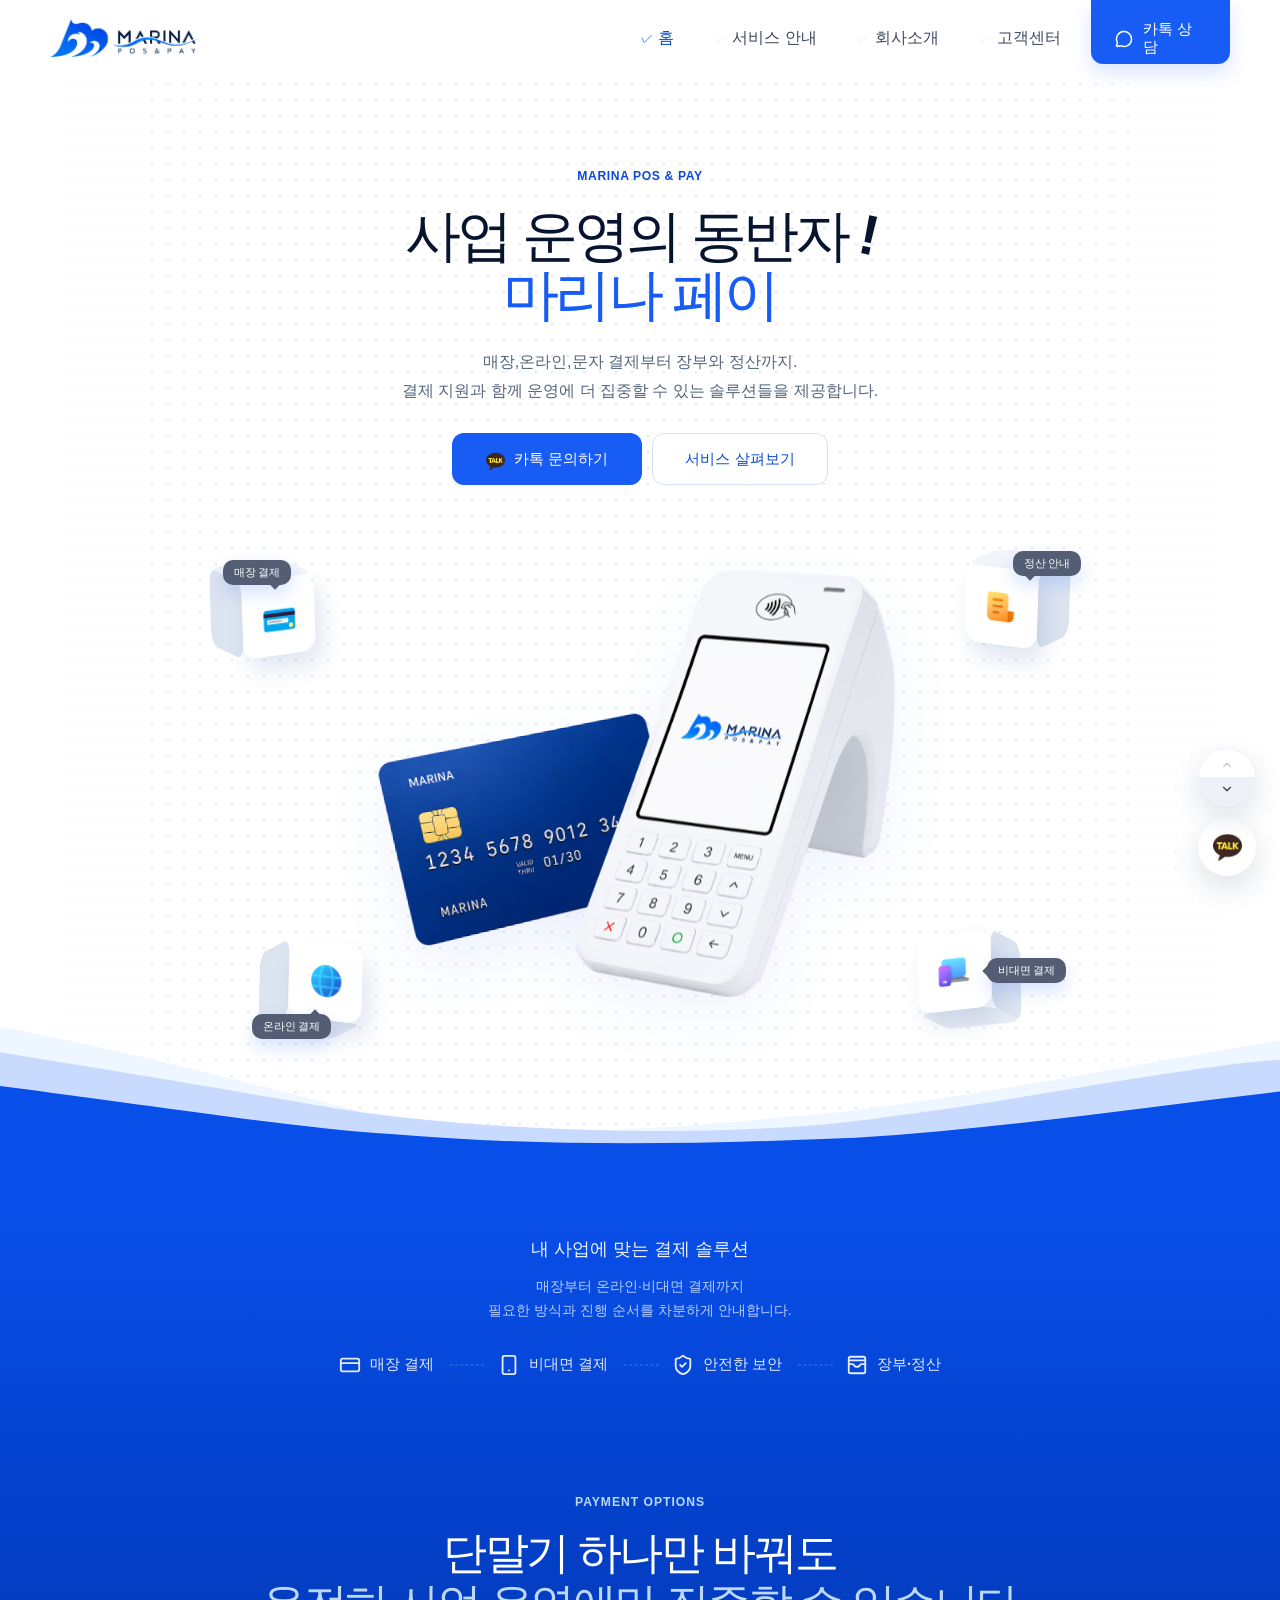
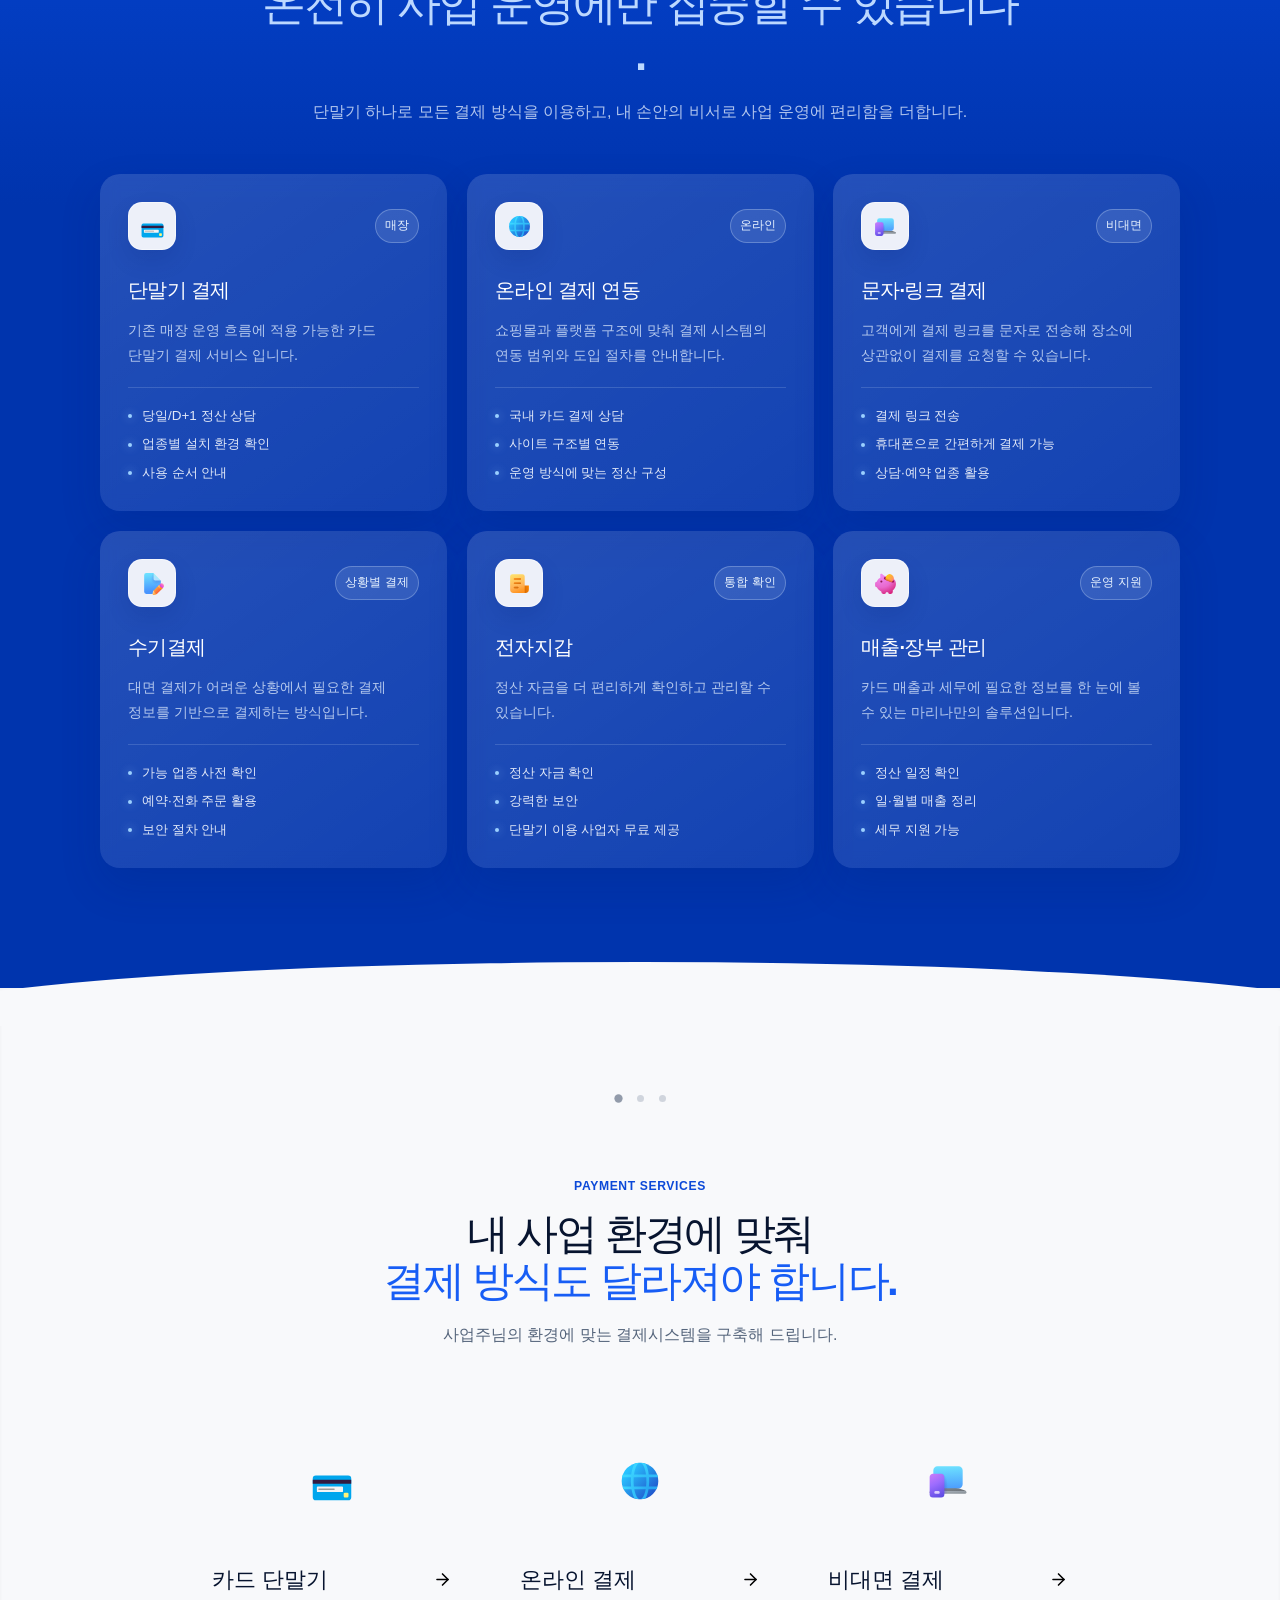
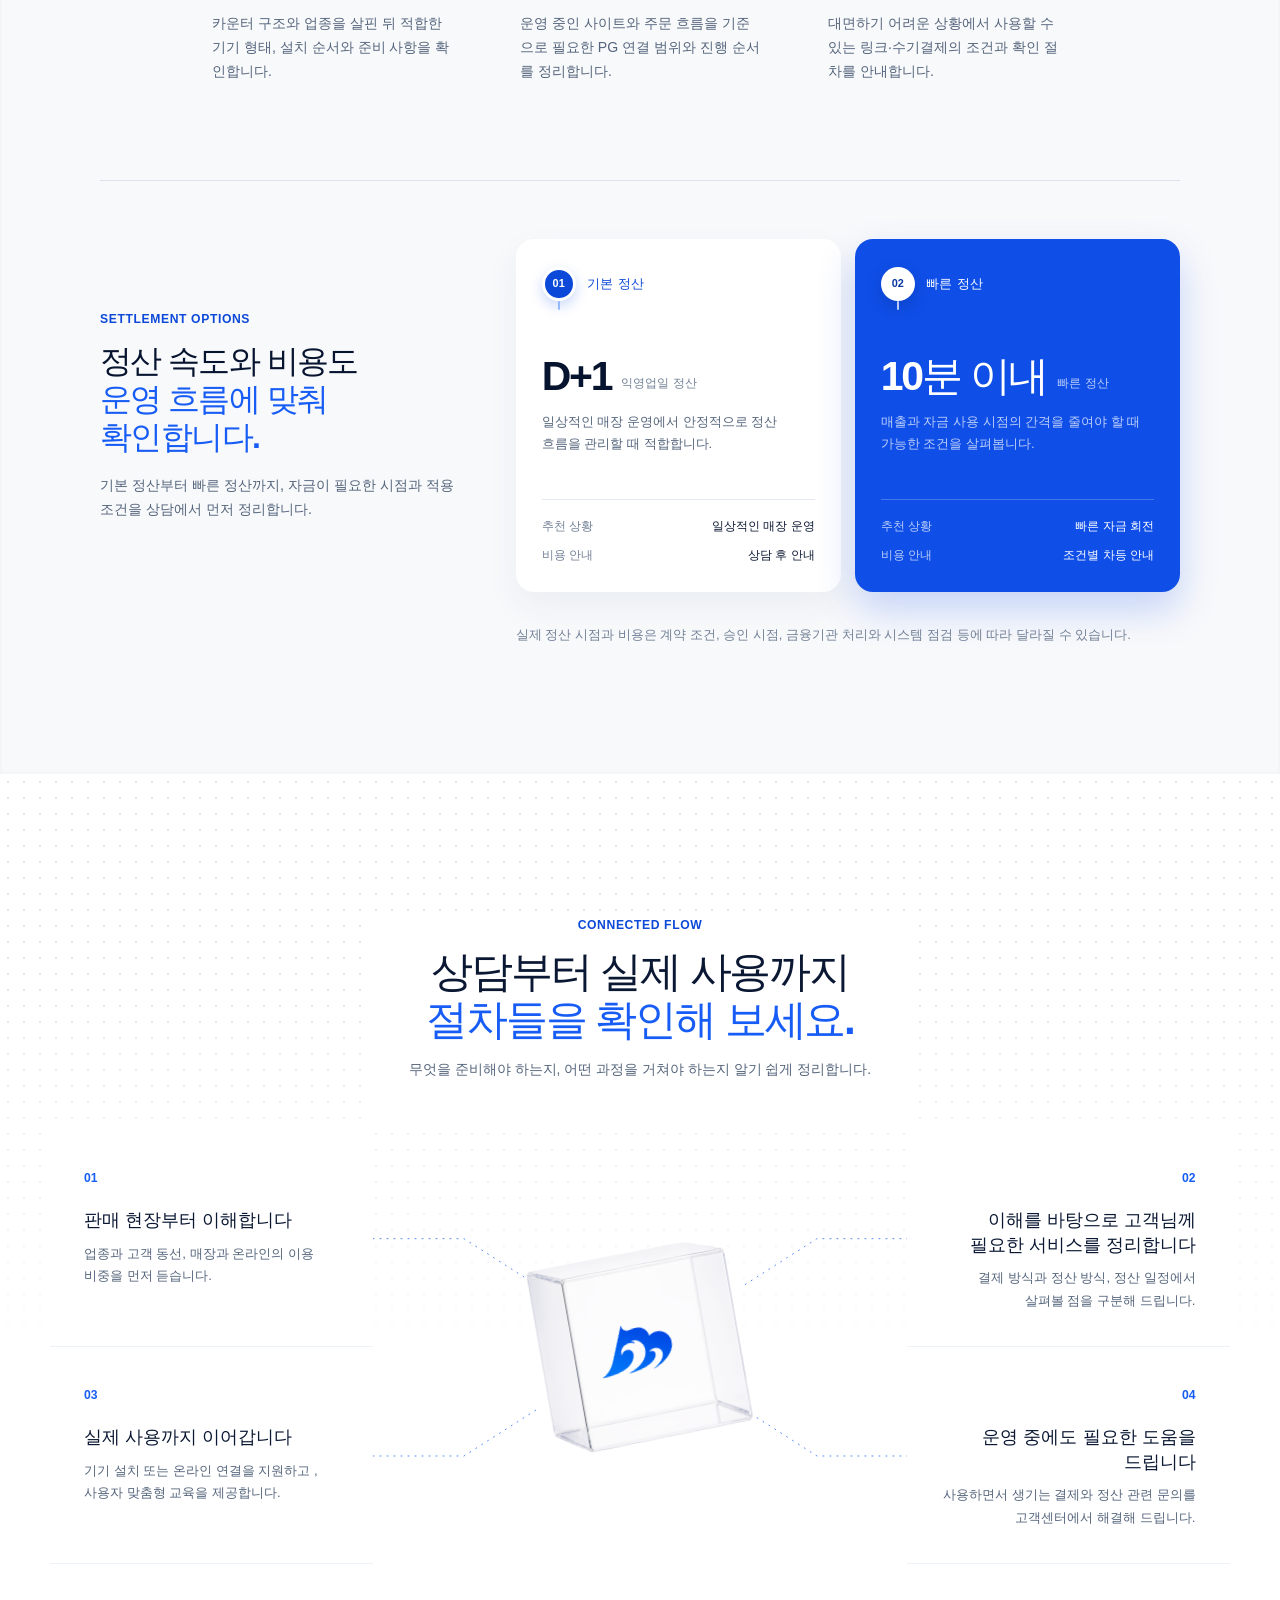
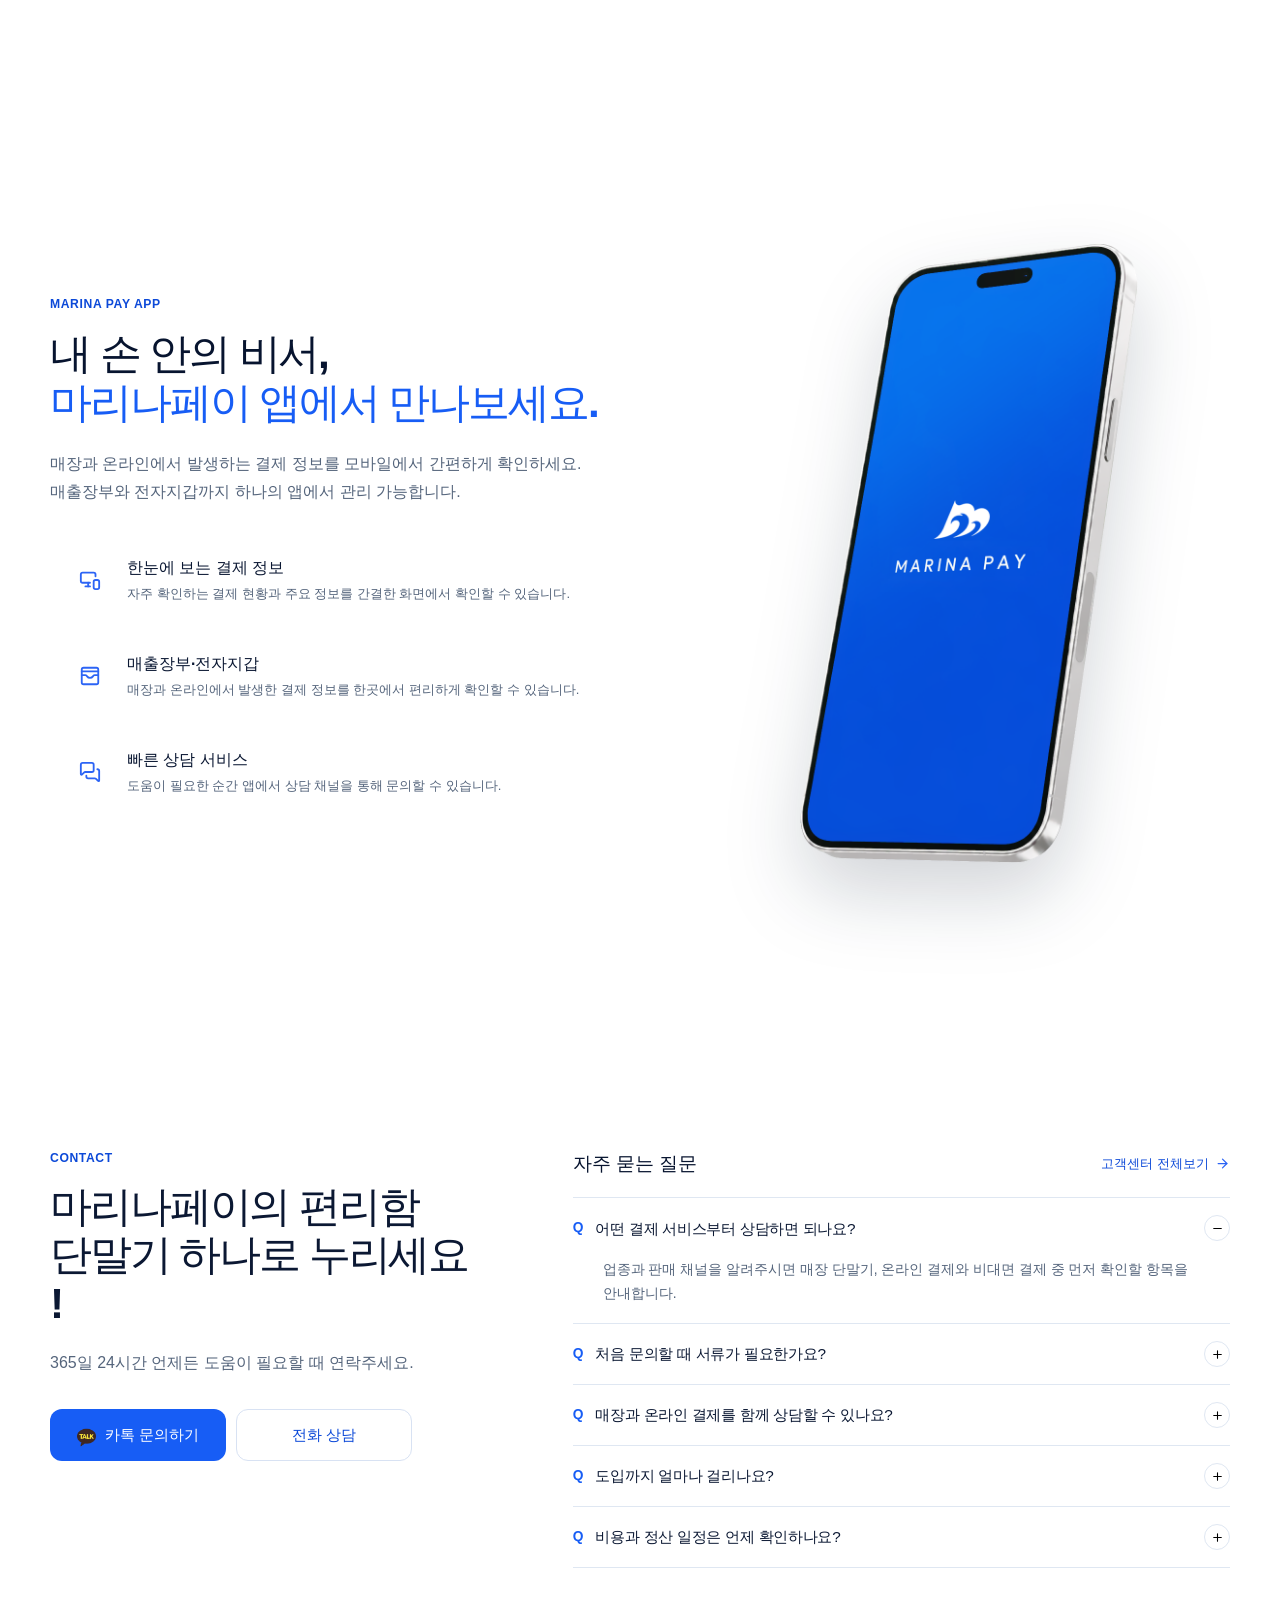
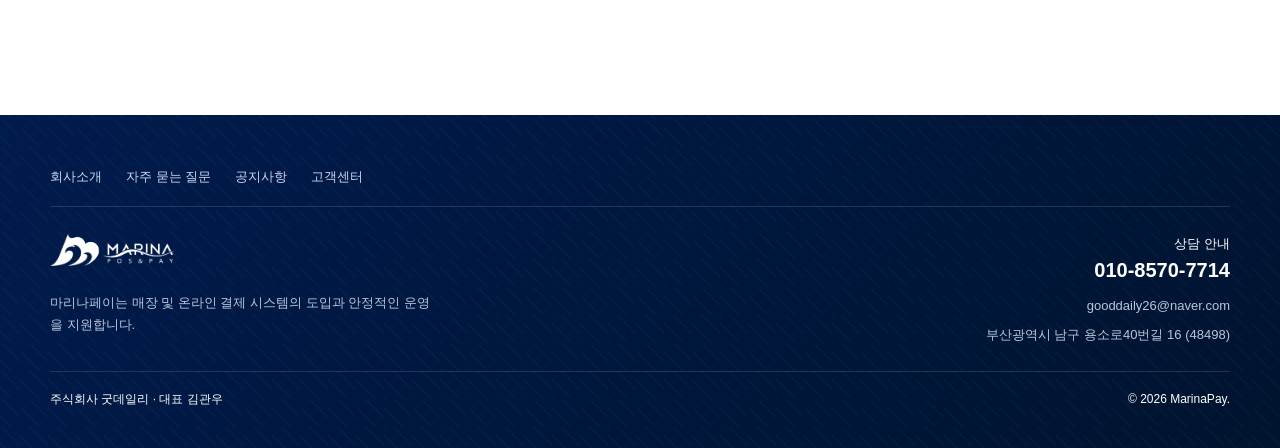
==== templates/index.html @ 28b85464 "마리나페이 사이트 초기 업로드" ====
<!doctype html>
<html lang="ko">
<head>
  <meta charset="UTF-8">
  <meta name="viewport" content="width=device-width, initial-scale=1">
  <title>마리나페이 | 매장·온라인 카드 단말기부터 사업운영 솔루션까지</title>
  <meta name="description" content="매장 단말기부터 온라인·비대면 결제까지, 마리나페이가 사업 형태에 필요한 솔루션을 함께 살펴드립니다.">
  <meta name="robots" content="index, follow, max-image-preview:large">
  <meta name="theme-color" content="#175df5">
  <link rel="canonical" href="https://www.marinapay.co.kr/">
  <link rel="icon" href="/static/images/brand/favicon.ico" sizes="any">
  <link rel="alternate icon" href="/static/images/brand/favicon.ico" sizes="any">
  <link rel="manifest" href="/site.webmanifest">
  <meta property="og:type" content="website">
  <meta property="og:locale" content="ko_KR">
  <meta property="og:site_name" content="마리나페이">
  <meta property="og:title" content="마리나페이 | 매장·온라인 카드 단말기부터 사업운영 솔루션까지">
  <meta property="og:description" content="매장 단말기부터 온라인·비대면 결제까지, 사업에 필요한 결제 환경을 준비하세요.">
  <meta property="og:url" content="https://www.marinapay.co.kr/">
  <meta property="og:image" content="https://www.marinapay.co.kr/static/images/common/og-marinapay.png">
  <meta property="og:image:alt" content="마리나페이 결제 서비스 안내">
  <meta name="twitter:card" content="summary_large_image">
  <meta name="twitter:title" content="마리나페이 | 매장·온라인 카드 단말기부터 사업운영 솔루션까지">
  <meta name="twitter:description" content="매장 단말기부터 온라인·비대면 결제까지, 사업에 필요한 결제 환경을 준비하세요.">
  <meta name="twitter:image" content="https://www.marinapay.co.kr/static/images/common/og-marinapay.png">
  <link rel="stylesheet" href="/static/css/fonts.css">
  <link rel="stylesheet" href="/static/css/style.css">
  <link rel="stylesheet" href="/static/css/animations.css">
  <script type="application/ld+json">
  {
    "@context": "https://schema.org",
    "@type": "Organization",
    "name": "주식회사 굿데일리",
    "alternateName": "MarinaPay",
    "url": "https://www.marinapay.co.kr/",
    "email": "gooddaily26@naver.com",
    "telephone": "010-8570-7714",
    "address": {
      "@type": "PostalAddress",
      "postalCode": "48498",
      "streetAddress": "용소로40번길 16",
      "addressLocality": "남구",
      "addressRegion": "부산광역시",
      "addressCountry": "KR"
    }
  }
  </script>
</head>
<body class="p-home">
  <a class="c-skip-link" href="#mainContent">본문 바로가기</a>
  <header class="c-site-header">
    <div class="l-container c-site-header__inner">
      <a class="c-brand" href="./index.html" aria-label="마리나페이 홈">
        <img class="c-brand__image" src="/static/images/brand/logo.png" alt="MarinaPay">
      </a>
      <button class="c-menu-toggle" type="button" aria-expanded="false" aria-controls="siteNavigation" aria-label="메뉴 열기" data-js="menu-toggle">
        <span class="c-menu-toggle__icon" aria-hidden="true"></span>
      </button>
      <nav class="c-site-nav" id="siteNavigation" aria-label="주요 메뉴" data-js="site-nav">
        <ul class="c-site-nav__list">
          <li><a class="c-site-nav__link" href="./index.html" aria-current="page">홈</a></li>
          <li><a class="c-site-nav__link" href="#services">서비스 안내</a></li>
          <li><a class="c-site-nav__link" href="./about.html">회사소개</a></li>
          <li><a class="c-site-nav__link" href="./support.html">고객센터</a></li>
        </ul>
        <a class="c-button c-button--primary" href="https://open.kakao.com/o/s7h54Yyi" target="_blank" rel="noopener noreferrer">카톡 상담</a>
      </nav>
    </div>
  </header>

  <main id="mainContent">
    <section class="p-home__hero" aria-labelledby="homeHeroTitle">
      <div class="l-container p-home__hero-shell">
        <div class="p-home__hero-copy c-reveal is-visible">
          <p class="p-home__eyebrow">MARINA POS &amp; PAY</p>
          <h1 id="homeHeroTitle">사업 운영의 동반자 <span class="p-home__hero-exclamation">!</span><br><strong class="p-home__hero-liquid-text" data-text="마리나 페이">마리나 페이</strong></h1>
          <p>매장,온라인,문자 결제부터 장부와 정산까지.<br>결제 지원과 함께 운영에 더 집중할 수 있는 솔루션들을 제공합니다. </p>
          <div class="p-home__hero-actions">
            <a class="c-button c-button--primary" href="https://open.kakao.com/o/s7h54Yyi" target="_blank" rel="noopener noreferrer"><img class="p-home__hero-kakao-icon" src="/static/images/common/kakaotalk.png" alt="">카톡 문의하기</a>
            <a class="c-button c-button--secondary" href="#services">서비스 살펴보기</a>
          </div>
        </div>
        <div class="p-home__hero-stage c-reveal is-visible">
          <ul class="p-home__hero-cards" aria-label="마리나페이 안내 범위">
            <li aria-label="매장 결제"><span class="p-home__hero-card-float"><span class="p-home__hero-cube"><img src="/static/images/home/card-payment.svg" alt=""></span><span class="p-home__hero-card-label">매장 결제</span></span></li>
            <li aria-label="온라인 결제"><span class="p-home__hero-card-float"><span class="p-home__hero-cube"><img src="/static/images/home/online-globe.svg" alt=""></span><span class="p-home__hero-card-label">온라인 결제</span></span></li>
            <li aria-label="비대면 결제"><span class="p-home__hero-card-float"><span class="p-home__hero-cube"><img src="/static/images/home/remote-payment.svg" alt=""></span><span class="p-home__hero-card-label">비대면 결제</span></span></li>
            <li aria-label="정산 안내"><span class="p-home__hero-card-float"><span class="p-home__hero-cube"><img src="/static/images/home/receipt.svg" alt=""></span><span class="p-home__hero-card-label">정산 안내</span></span></li>
          </ul>
          <figure class="p-home__hero-product" aria-hidden="true">
            <img class="p-home__hero-product-card" src="/static/images/home/card.png" alt="">
            <img class="p-home__hero-product-pos" src="/static/images/home/payment-terminal.png" alt="">
          </figure>
        </div>
      </div>
    </section>

    <section class="p-home__blue-flow" aria-label="마리나페이 결제 지원 영역">
      <div class="p-home__blue-wave" aria-hidden="true">
        <svg class="p-home__blue-wave-svg" viewBox="0 -32 1440 252" preserveAspectRatio="none">
          <path class="p-home__wave-light" d="M0,-26 C210,36 340,68 430,96 C610,141 770,118 930,96 C1100,74 1260,36 1440,4 L1440,220 L0,220 Z">
            <animate attributeName="d" dur="5.95s" repeatCount="indefinite" values="M0,-26 C210,36 340,68 430,96 C610,141 770,118 930,96 C1100,74 1260,36 1440,4 L1440,220 L0,220 Z;M0,-16 C217,28 353,81 443,104 C630,129 796,105 956,91 C1120,67 1280,28 1440,-4 L1440,220 L0,220 Z;M0,-26 C210,36 340,68 430,96 C610,141 770,118 930,96 C1100,74 1260,36 1440,4 L1440,220 L0,220 Z"></animate>
          </path>
          <path class="p-home__wave-glow" d="M0,8 C240,58 360,86 400,96 C560,126 810,138 990,106 C1160,82 1310,48 1440,16 L1440,220 L0,220 Z">
            <animate attributeName="d" dur="4.9s" repeatCount="indefinite" values="M0,8 C240,58 360,86 400,96 C560,126 810,138 990,106 C1160,82 1310,48 1440,16 L1440,220 L0,220 Z;M0,16 C214,55 302,73 400,91 C560,116 817,128 997,98 C1167,72 1323,32 1440,26 L1440,220 L0,220 Z;M0,8 C240,58 360,86 400,96 C560,126 810,138 990,106 C1160,82 1310,48 1440,16 L1440,220 L0,220 Z"></animate>
          </path>
          <path class="p-home__wave-main" d="M0,68 C170,78 320,106 430,114 C610,132 780,144 950,134 C1115,124 1275,98 1440,78 L1440,220 L0,220 Z">
            <animate attributeName="d" dur="4.2s" repeatCount="indefinite" values="M0,68 C170,78 320,106 430,114 C610,132 780,144 950,134 C1115,124 1275,98 1440,78 L1440,220 L0,220 Z;M0,58 C180,86 330,114 440,122 C623,140 793,134 963,126 C1128,114 1288,85 1440,65 L1440,220 L0,220 Z;M0,68 C170,78 320,106 430,114 C610,132 780,144 950,134 C1115,124 1275,98 1440,78 L1440,220 L0,220 Z"></animate>
          </path>
        </svg>
      </div>
      <div class="p-home__blue-bubbles" aria-hidden="true">
        <span></span><span></span><span></span><span></span><span></span>
        <span></span><span></span><span></span><span></span><span></span>
        <span></span><span></span><span></span><span></span><span></span>
      </div>
      <div class="p-home__blue-cursor-bubbles" aria-hidden="true" data-js="blue-cursor-bubbles"></div>
      <div class="l-container p-home__blue-flow-inner">
        <div class="p-home__hero-trust" aria-label="마리나페이 결제 지원 영역">
          <div class="p-home__hero-trust-copy">
            <strong>내 사업에 맞는 결제 솔루션</strong>
            <p>매장부터 온라인·비대면 결제까지<br>필요한 방식과 진행 순서를 차분하게 안내합니다.</p>
          </div>
          <ul>
            <li><img src="/static/images/home/credit-card.svg" alt=""><span>매장 결제</span></li>
            <li><img src="/static/images/home/smartphone.svg" alt=""><span>비대면 결제</span></li>
            <li><img src="/static/images/home/shield-check.svg" alt=""><span>안전한 보안</span></li>
            <li><img src="/static/images/home/wallet-cards.svg" alt=""><span>장부·정산</span></li>
          </ul>
        </div>
        <div class="p-home__blue-services" aria-labelledby="blueServicesTitle">
          <div class="p-home__blue-services-head c-reveal" data-js="reveal">
            <p class="p-home__blue-services-kicker">Payment options</p>
            <h2 id="blueServicesTitle">단말기 하나만 바꿔도<br><strong>온전히 사업 운영에만 집중할 수 있습니다.</strong></h2>
            <p>단말기 하나로 모든 결제 방식을 이용하고, 내 손안의 비서로 사업 운영에 편리함을 더합니다.</p>
          </div>
          <div class="p-home__blue-service-grid">
            <article class="p-home__blue-service-card c-reveal" data-js="reveal">
              <div class="p-home__blue-service-card-top">
                <span class="p-home__blue-service-icon"><img src="/static/images/home/card-payment.svg" alt=""></span>
                <span class="p-home__blue-service-tag">매장</span>
              </div>
              <h3>단말기 결제</h3>
              <p>기존 매장 운영 흐름에 적용 가능한 카드 단말기 결제 서비스 입니다.</p>
              <ul>
                <li>당일/D+1 정산 상담</li>
                <li>업종별 설치 환경 확인</li>
                <li>사용 순서 안내</li>
              </ul>
            </article>
            <article class="p-home__blue-service-card c-reveal" data-js="reveal">
              <div class="p-home__blue-service-card-top">
                <span class="p-home__blue-service-icon"><img src="/static/images/home/online-globe.svg" alt=""></span>
                <span class="p-home__blue-service-tag">온라인</span>
              </div>
              <h3>온라인 결제 연동</h3>
              <p>쇼핑몰과 플랫폼 구조에 맞춰 결제 시스템의 연동 범위와 도입 절차를 안내합니다.</p>
              <ul>
                <li>국내 카드 결제 상담</li>
                <li>사이트 구조별 연동</li>
                <li>운영 방식에 맞는 정산 구성</li>
              </ul>
            </article>
            <article class="p-home__blue-service-card c-reveal" data-js="reveal">
              <div class="p-home__blue-service-card-top">
                <span class="p-home__blue-service-icon"><img src="/static/images/home/remote-payment.svg" alt=""></span>
                <span class="p-home__blue-service-tag">비대면</span>
              </div>
              <h3>문자·링크 결제</h3>
              <p>고객에게 결제 링크를 문자로 전송해 장소에 상관없이 결제를 요청할 수 있습니다.</p>
              <ul>
                <li>결제 링크 전송</li>
                <li>휴대폰으로 간편하게 결제 가능</li>
                <li>상담·예약 업종 활용</li>
              </ul>
            </article>
            <article class="p-home__blue-service-card c-reveal" data-js="reveal">
              <div class="p-home__blue-service-card-top">
                <span class="p-home__blue-service-icon"><img src="/static/images/home/document-edit.svg" alt=""></span>
                <span class="p-home__blue-service-tag">상황별 결제</span>
              </div>
              <h3>수기결제</h3>
              <p>대면 결제가 어려운 상황에서 필요한 결제 정보를 기반으로 결제하는 방식입니다.</p>
              <ul>
                <li>가능 업종 사전 확인</li>
                <li>예약·전화 주문 활용</li>
                <li>보안 절차 안내</li>
              </ul>
            </article>
            <article class="p-home__blue-service-card c-reveal" data-js="reveal">
              <div class="p-home__blue-service-card-top">
                <span class="p-home__blue-service-icon"><img src="/static/images/home/receipt.svg" alt=""></span>
                <span class="p-home__blue-service-tag">통합 확인</span>
              </div>
              <h3>전자지갑</h3>
              <p>정산 자금을 더 편리하게 확인하고 관리할 수 있습니다.</p>
              <ul>
                <li>정산 자금 확인</li>
                <li>강력한 보안</li>
                <li>단말기 이용 사업자 무료 제공</li>
              </ul>
            </article>
            <article class="p-home__blue-service-card c-reveal" data-js="reveal">
              <div class="p-home__blue-service-card-top">
                <span class="p-home__blue-service-icon"><img src="/static/images/home/savings.svg" alt=""></span>
                <span class="p-home__blue-service-tag">운영 지원</span>
              </div>
              <h3>매출·장부 관리</h3>
              <p>카드 매출과 세무에 필요한 정보를 한 눈에 볼 수 있는 마리나만의 솔루션입니다.</p>
              <ul>
                <li>정산 일정 확인</li>
                <li>일·월별 매출 정리</li>
                <li>세무 지원 가능</li>
              </ul>
            </article>
          </div>
        </div>
      </div>
    </section>

    <section class="p-home__services" id="services" aria-labelledby="servicesTitle">
      <div class="l-container">
        <div class="p-home__service-pager c-reveal" data-js="reveal" data-service-pager role="group" aria-label="서비스 안내 문구 선택">
          <button class="is-active" type="button" aria-label="첫 번째 안내" aria-pressed="true" data-service-slide="0"></button>
          <button type="button" aria-label="두 번째 안내" aria-pressed="false" data-service-slide="1"></button>
          <button type="button" aria-label="세 번째 안내" aria-pressed="false" data-service-slide="2"></button>
        </div>
        <div class="p-home__section-head c-reveal" data-js="reveal" data-service-copy>
          <p class="p-home__eyebrow" data-service-eyebrow>Payment services</p>
          <h2 id="servicesTitle">내 사업 환경에 맞춰<br><strong>결제 방식도 달라져야 합니다.</strong></h2>
          <p data-service-description>사업주님의 환경에 맞는 결제시스템을 구축해 드립니다.</p>
        </div>
        <div class="p-home__service-grid">
          <article class="p-home__service-card c-reveal" data-js="reveal">
            <div class="p-home__service-art p-home__service-art--terminal"><img src="/static/images/home/card-payment.svg" alt=""></div>
            <div class="p-home__service-title"><h3>카드 단말기</h3><img src="/static/images/common/arrow-right.svg" alt=""></div>
            <p>카운터 구조와 업종을 살핀 뒤 적합한 기기 형태, 설치 순서와 준비 사항을 확인합니다.</p>
          </article>
          <article class="p-home__service-card c-reveal" data-js="reveal">
            <div class="p-home__service-art p-home__service-art--online"><img src="/static/images/home/online-globe.svg" alt=""></div>
            <div class="p-home__service-title"><h3>온라인 결제</h3><img src="/static/images/common/arrow-right.svg" alt=""></div>
            <p>운영 중인 사이트와 주문 흐름을 기준으로 필요한 PG 연결 범위와 진행 순서를 정리합니다.</p>
          </article>
          <article class="p-home__service-card c-reveal" data-js="reveal">
            <div class="p-home__service-art p-home__service-art--remote"><img src="/static/images/home/remote-payment.svg" alt=""></div>
            <div class="p-home__service-title"><h3>비대면 결제</h3><img src="/static/images/common/arrow-right.svg" alt=""></div>
            <p>대면하기 어려운 상황에서 사용할 수 있는 링크·수기결제의 조건과 확인 절차를 안내합니다.</p>
          </article>
        </div>
        <div class="p-home__settlement-guide c-reveal" data-js="reveal" aria-labelledby="settlementGuideTitle">
          <div class="p-home__settlement-copy">
            <p class="p-home__eyebrow">Settlement options</p>
            <h3 id="settlementGuideTitle">정산 속도와 비용도<br><strong>운영 흐름에 맞춰 확인합니다.</strong></h3>
            <p>기본 정산부터 빠른 정산까지, 자금이 필요한 시점과 적용 조건을 상담에서 먼저 정리합니다.</p>
          </div>
          <div class="p-home__settlement-options">
            <article class="p-home__settlement-option">
              <div class="p-home__settlement-option-label">
                <b>01</b>
                <span>기본 정산</span>
              </div>
              <div class="p-home__settlement-speed">
                <strong>D+1</strong>
                <small>익영업일 정산</small>
              </div>
              <p>일상적인 매장 운영에서 안정적으로 정산 흐름을 관리할 때 적합합니다.</p>
              <dl>
                <div><dt>추천 상황</dt><dd>일상적인 매장 운영</dd></div>
                <div><dt>비용 안내</dt><dd>상담 후 안내</dd></div>
              </dl>
            </article>
            <article class="p-home__settlement-option p-home__settlement-option--accent">
              <div class="p-home__settlement-option-label">
                <b>02</b>
                <span>빠른 정산</span>
              </div>
              <div class="p-home__settlement-speed">
                <strong>10분 이내</strong>
                <small>빠른 정산</small>
              </div>
              <p>매출과 자금 사용 시점의 간격을 줄여야 할 때 가능한 조건을 살펴봅니다.</p>
              <dl>
                <div><dt>추천 상황</dt><dd>빠른 자금 회전</dd></div>
                <div><dt>비용 안내</dt><dd>조건별 차등 안내</dd></div>
              </dl>
            </article>
          </div>
          <p class="p-home__settlement-note">실제 정산 시점과 비용은 계약 조건, 승인 시점, 금융기관 처리와 시스템 점검 등에 따라 달라질 수 있습니다.</p>
        </div>
      </div>
    </section>

    <section class="p-home__mosaic-section" aria-labelledby="flowTitle">
      <div class="l-container p-home__mosaic">
        <div class="p-home__mosaic-title c-reveal" data-js="reveal">
          <p class="p-home__eyebrow">Connected flow</p>
          <h2 id="flowTitle">상담부터 실제 사용까지<br><strong>절차들을 확인해 보세요.</strong></h2>
          <p>무엇을 준비해야 하는지, 어떤 과정을 거쳐야 하는지 알기 쉽게 정리합니다.</p>
        </div>
        <article class="p-home__mosaic-copy p-home__mosaic-copy--top-left c-reveal" data-js="reveal">
          <span>01</span><h3>판매 현장부터 이해합니다</h3>
          <p>업종과 고객 동선, 매장과 온라인의 이용 비중을 먼저 듣습니다.</p>
        </article>
        <article class="p-home__mosaic-copy p-home__mosaic-copy--top-right c-reveal" data-js="reveal">
          <span> 02</span><h3>이해를 바탕으로 고객님께 필요한 서비스를 정리합니다</h3>
          <p>결제 방식과 정산 방식, 정산 일정에서 살펴볼 점을 구분해 드립니다.</p>
        </article>
        <div class="p-home__mosaic-visual c-reveal" data-js="reveal" aria-hidden="true">
          <svg class="p-home__mosaic-connectors" viewBox="0 0 100 100" preserveAspectRatio="none">
            <path d="M0 25 H17 L31 36"></path>
            <path d="M100 25 H83 L69 36"></path>
            <path d="M0 75 H17 L31 64"></path>
            <path d="M100 75 H83 L69 64"></path>
          </svg>
          <img class="p-home__mosaic-cube" src="/static/images/brand/symbol-crystal-cube.png" alt="">
          <img class="p-home__mosaic-symbol" src="/static/images/brand/symbol.png" alt="">
        </div>
        <article class="p-home__mosaic-copy p-home__mosaic-copy--bottom-left c-reveal" data-js="reveal">
          <span>03</span><h3>실제 사용까지 이어갑니다</h3>
          <p>기기 설치 또는 온라인 연결을 지원하고 , 사용자 맞춤형 교육을 제공합니다.</p>
        </article>
        <article class="p-home__mosaic-copy p-home__mosaic-copy--bottom-right c-reveal" data-js="reveal">
          <span>04</span><h3>운영 중에도 필요한 도움을 드립니다</h3>
          <p>사용하면서 생기는 결제와 정산 관련 문의를 고객센터에서 해결해 드립니다.</p>
        </article>
      </div>
    </section>

    <section class="p-home__app" id="app" aria-labelledby="appTitle">
      <div class="l-container p-home__app-inner">
        <div class="p-home__app-copy c-reveal" data-js="reveal">
          <p class="p-home__eyebrow">Marina Pay app</p>
          <h2 id="appTitle">내 손 안의 비서,<br><strong>마리나페이 앱에서 만나보세요.</strong></h2>
          <p class="p-home__app-lead">매장과 온라인에서 발생하는 결제 정보를 모바일에서 간편하게 확인하세요. <br> 매출장부와 전자지갑까지 하나의 앱에서 관리 가능합니다.</p>
          <ul class="p-home__app-points" aria-label="마리나페이 앱 주요 기능">
            <li><span class="c-icon-box"><img src="/static/images/home/monitor-smartphone.svg" alt=""></span><div><strong>한눈에 보는 결제 정보</strong><p>자주 확인하는 결제 현황과 주요 정보를 간결한 화면에서 확인할 수 있습니다.</p></div></li>
            <li><span class="c-icon-box"><img src="/static/images/home/wallet-cards.svg" alt=""></span><div><strong>매출장부·전자지갑</strong><p>매장과 온라인에서 발생한 결제 정보를 한곳에서 편리하게 확인할 수 있습니다.</p></div></li>
            <li><span class="c-icon-box"><img src="/static/images/home/messages-square.svg" alt=""></span><div><strong>빠른 상담 서비스</strong><p>도움이 필요한 순간 앱에서 상담 채널을 통해 문의할 수 있습니다.</p></div></li>
          </ul>
        </div>
        <figure class="p-home__app-visual c-reveal" data-js="reveal">
          <img src="/static/images/home/phone-marinapay.png" alt="은은한 그라데이션 화면에 MARINA PAY 문구가 표시된 실버 스마트폰">
        </figure>
      </div>
    </section>

    <section class="p-home__closing" aria-labelledby="closingTitle">
      <div class="l-container p-home__closing-inner">
        <div class="p-home__closing-copy c-reveal" data-js="reveal">
          <p class="p-home__eyebrow">CONTACT</p>
          <h2 id="closingTitle">마리나페이의 편리함<br>단말기 하나로 누리세요!</h2>
          <p>365일 24시간 언제든 도움이 필요할 때 연락주세요.</p>
          <div class="p-home__closing-actions">
            <a class="c-button c-button--primary" href="https://open.kakao.com/o/s7h54Yyi" target="_blank" rel="noopener noreferrer"><img class="c-button__kakao-icon" src="/static/images/common/kakaotalk.png" alt="">카톡 문의하기</a>
            <a class="c-button c-button--secondary" href="tel:010-8570-7714">전화 상담</a>
          </div>
        </div>
        <div class="p-home__closing-faq c-reveal" data-js="reveal" aria-labelledby="closingFaqTitle">
          <div class="p-home__closing-faq-head">
            <h3 id="closingFaqTitle">자주 묻는 질문</h3>
            <a href="./support.html#faq">고객센터 전체보기 <img src="/static/images/common/arrow-right.svg" alt=""></a>
          </div>
          <ul class="c-faq-list">
            <li class="c-faq-item">
              <h4><button class="c-faq-question" type="button" aria-expanded="true" aria-controls="homeClosingFaq1" data-js="faq-button"><span class="c-faq-question__mark">Q</span><span class="c-faq-question__text">어떤 결제 서비스부터 상담하면 되나요?</span><span class="c-faq-question__icon" aria-hidden="true"></span></button></h4>
              <div class="c-faq-answer" id="homeClosingFaq1"><p>업종과 판매 채널을 알려주시면 매장 단말기, 온라인 결제와 비대면 결제 중 먼저 확인할 항목을 안내합니다.</p></div>
            </li>
            <li class="c-faq-item">
              <h4><button class="c-faq-question" type="button" aria-expanded="false" aria-controls="homeClosingFaq2" data-js="faq-button"><span class="c-faq-question__mark">Q</span><span class="c-faq-question__text">처음 문의할 때 서류가 필요한가요?</span><span class="c-faq-question__icon" aria-hidden="true"></span></button></h4>
              <div class="c-faq-answer" id="homeClosingFaq2" hidden><p>첫 상담은 업종과 판매 방식만 알려주셔도 됩니다. 필요한 서류는 서비스와 진행 단계가 정해진 뒤 안내합니다.</p></div>
            </li>
            <li class="c-faq-item">
              <h4><button class="c-faq-question" type="button" aria-expanded="false" aria-controls="homeClosingFaq3" data-js="faq-button"><span class="c-faq-question__mark">Q</span><span class="c-faq-question__text">매장과 온라인 결제를 함께 상담할 수 있나요?</span><span class="c-faq-question__icon" aria-hidden="true"></span></button></h4>
              <div class="c-faq-answer" id="homeClosingFaq3" hidden><p>두 판매 채널을 함께 운영한다면 한 번의 상담에서 각각 필요한 범위와 진행 순서를 확인할 수 있습니다.</p></div>
            </li>
            <li class="c-faq-item">
              <h4><button class="c-faq-question" type="button" aria-expanded="false" aria-controls="homeClosingFaq4" data-js="faq-button"><span class="c-faq-question__mark">Q</span><span class="c-faq-question__text">도입까지 얼마나 걸리나요?</span><span class="c-faq-question__icon" aria-hidden="true"></span></button></h4>
              <div class="c-faq-answer" id="homeClosingFaq4" hidden><p>서류 준비와 심사, 단말기 설치 또는 온라인 연동 범위에 따라 달라집니다. 상담 후 예상 일정을 안내합니다.</p></div>
            </li>
            <li class="c-faq-item">
              <h4><button class="c-faq-question" type="button" aria-expanded="false" aria-controls="homeClosingFaq5" data-js="faq-button"><span class="c-faq-question__mark">Q</span><span class="c-faq-question__text">비용과 정산 일정은 언제 확인하나요?</span><span class="c-faq-question__icon" aria-hidden="true"></span></button></h4>
              <div class="c-faq-answer" id="homeClosingFaq5" hidden><p>업종과 이용 조건을 확인한 뒤 적용 가능한 비용 항목과 정산 일정을 계약 전에 안내합니다.</p></div>
            </li>
          </ul>
        </div>
      </div>
    </section>
  </main>

  <footer class="c-site-footer">
    <div class="l-container c-site-footer__top">
      <nav class="c-site-footer__nav" aria-label="푸터 주요 링크"><ul class="c-site-footer__links"><li><a href="./about.html">회사소개</a></li><li><a href="./support.html#faq">자주 묻는 질문</a></li><li><a href="./support.html#notice">공지사항</a></li><li><a href="./support.html">고객센터</a></li></ul></nav>
      <div class="c-site-footer__brand"><a class="c-brand" href="./index.html" aria-label="마리나페이 홈"><img class="c-brand__image" src="/static/images/brand/logo.png" alt="MarinaPay"></a><p class="c-site-footer__summary">마리나페이는 매장 및 온라인 결제 시스템의 도입과 안정적인 운영을 지원합니다.</p></div>
      <div class="c-site-footer__contact-block"><h2 class="c-site-footer__heading">상담 안내</h2><address class="c-site-footer__contact"><strong><a href="tel:01085707714">010-8570-7714</a></strong><a href="mailto:gooddaily26@naver.com">gooddaily26@naver.com</a><span>부산광역시 남구 용소로40번길 16 (48498)</span></address></div>
    </div>
    <div class="l-container c-site-footer__bottom"><p>주식회사 굿데일리 · 대표 김관우</p><p>© <span data-js="year">2026</span> MarinaPay.</p></div>
  </footer>
  <script type="module" src="/static/js/common.js"></script>
</body>
</html>
---- static/css/fonts.css ----
@font-face {
  font-family:'Paperlogy';
  src:local('Paperlogy 3 Light'),local('Paperlogy-Light');
  font-weight:300;
  font-style:normal;
  font-display:swap
}
@font-face {
  font-family:'Paperlogy';
  src:local('Paperlogy 4 Regular'),local('Paperlogy-Regular');
  font-weight:400;
  font-style:normal;
  font-display:swap
}
@font-face {
  font-family:'Paperlogy';
  src:local('Paperlogy 5 Medium'),local('Paperlogy-Medium');
  font-weight:500;
  font-style:normal;
  font-display:swap
}
@font-face {
  font-family:'Paperlogy';
  src:local('Paperlogy 6 SemiBold'),local('Paperlogy-SemiBold');
  font-weight:600;
  font-style:normal;
  font-display:swap
}
@font-face {
  font-family:'Pretendard';
  src:local('Pretendard Light');
  font-weight:300;
  font-style:normal;
  font-display:swap
}
@font-face {
  font-family:'Pretendard';
  src:local('Pretendard Regular');
  font-weight:400;
  font-style:normal;
  font-display:swap
}
@font-face {
  font-family:'Pretendard';
  src:local('Pretendard Medium');
  font-weight:500;
  font-style:normal;
  font-display:swap
}
@font-face {
  font-family:'Pretendard';
  src:local('Pretendard SemiBold');
  font-weight:600;
  font-style:normal;
  font-display:swap
}
:root {
  --font-body:'Pretendard',-apple-system,BlinkMacSystemFont,'Segoe UI',sans-serif;
  --font-display:'Paperlogy','Pretendard',-apple-system,BlinkMacSystemFont,'Segoe UI',sans-serif
}
---- static/css/style.css ----
:root {
  color-scheme:light;
  --color-brand-50:#f1f6ff;
  --color-brand-100:#e1ebff;
  --color-brand-200:#c4d8ff;
  --color-brand-300:#94b9ff;
  --color-brand-400:#5790ff;
  --color-brand-500:#175df5;
  --color-brand-600:#0c49d8;
  --color-brand-700:#09379f;
  --color-brand-800:#0b2d76;
  --color-brand-900:#0d285f;
  --color-ink-950:#07142f;
  --color-ink-900:#0b1833;
  --color-ink-800:#1a2b48;
  --color-ink-700:#34445f;
  --color-ink-600:#55657c;
  --color-ink-500:#718096;
  --color-ink-400:#95a2b5;
  --color-surface:#ffffff;
  --color-surface-soft:#f8faff;
  --color-surface-muted:#f1f5fb;
  --color-page:#fff;
  --color-line:#dfe7f2;
  --color-line-soft:#edf2f8;
  --color-positive:#15936f;
  --color-warning:#b7791f;
  --space-1:0.25rem;
  --space-2:0.5rem;
  --space-3:0.75rem;
  --space-4:1rem;
  --space-5:1.25rem;
  --space-6:1.5rem;
  --space-7:1.75rem;
  --space-8:2rem;
  --space-10:2.5rem;
  --space-12:3rem;
  --space-14:3.5rem;
  --space-16:4rem;
  --space-20:5rem;
  --space-24:6rem;
  --space-28:7rem;
  --space-32:8rem;
  --radius-sm:0.75rem;
  --radius-md:1rem;
  --radius-lg:1.5rem;
  --radius-xl:2rem;
  --radius-pill:999px;
  --shadow-float:0 18px 54px rgba(22,58,116,0.09);
  --shadow-nav:0 10px 30px rgba(22,58,116,0.06);
  --container:1180px;
  --transition-fast:160ms ease;
  --transition-base:240ms ease
}
:root {
  --gradient-brand:linear-gradient(135deg,#0f4fe8 0%,#2b73ff 58%,#64a4ff 100%);
  --gradient-soft:linear-gradient(180deg,#f7faff 0%,#eef4ff 100%);
  --header-height:76px
}
*,*::before,*::after {
  box-sizing:border-box
}
html {
  scroll-behavior:smooth;
  text-size-adjust:100%
}
body,h1,h2,h3,h4,p,ul,ol,dl,dd,figure,blockquote {
  margin:0
}
ul,ol {
  padding:0;
  list-style:none
}
body {
  min-width:320px;
  min-height:100vh;
  background:#fff;
  color:var(--color-ink-900);
  font-family:var(--font-body);
  font-size:1rem;
  font-weight:400;
  line-height:1.65;
  -webkit-font-smoothing:antialiased;
  text-rendering:optimizeLegibility;
  font-synthesis:none
}
strong,b {
  font-weight:600
}
img,picture,svg,canvas {
  display:block;
  max-width:100%
}
button,input,textarea,select {
  font:inherit
}
button,a {
  -webkit-tap-highlight-color:transparent
}
button {
  border:0;
  background:none
}
a {
  color:inherit;
  text-decoration:none
}
address {
  font-style:normal
}
[hidden] {
  display:none
}
::selection {
  background:var(--color-brand-200);
  color:var(--color-ink-950)
}
:focus-visible {
  outline:3px solid rgba(23,93,245,0.32);
  outline-offset:3px
}
.l-container {
  width:min(calc(100% - 40px),var(--container));
  margin-inline:auto
}
.l-section {
  padding-block:var(--space-24)
}
.l-section--footer-gap {
  padding-bottom:calc(var(--space-24) * 2)
}
.l-section--compact {
  padding-block:var(--space-16)
}
.l-section--white {
  background:var(--color-surface)
}
.l-section--soft {
  background:#fff
}
.l-grid {
  display:grid;
  gap:var(--space-6)
}
.l-grid--2 {
  grid-template-columns:repeat(2,minmax(0,1fr))
}
.l-grid--3 {
  grid-template-columns:repeat(3,minmax(0,1fr))
}
.l-grid--4 {
  grid-template-columns:repeat(4,minmax(0,1fr))
}
.l-stack > * + * {
  margin-top:var(--space-5)
}
.l-stack--small > * + * {
  margin-top:var(--space-3)
}
.l-cluster {
  display:flex;
  flex-wrap:wrap;
  align-items:center;
  gap:var(--space-3)
}
.l-split {
  display:flex;
  align-items:center;
  justify-content:space-between;
  gap:var(--space-6)
}
@media (max-width:960px) {
  .l-section {
    padding-block:var(--space-20)
  }
  .l-section--footer-gap {
    padding-bottom:calc(var(--space-20) * 2)
  }
  .l-grid--3,.l-grid--4 {
    grid-template-columns:repeat(2,minmax(0,1fr))
  }
}
@media (max-width:720px) {
  .l-container {
    width:min(calc(100% - 40px),var(--container))
  }
  .l-section,.l-section--compact {
    padding-block:var(--space-16)
  }
  .l-section--footer-gap {
    padding-bottom:calc(var(--space-16) * 2)
  }
  .l-grid--2,.l-grid--3,.l-grid--4 {
    grid-template-columns:1fr
  }
  .l-split {
    align-items:flex-start;
    flex-direction:column
  }
}
.c-skip-link {
  position:fixed;
  top:12px;
  left:12px;
  z-index:1000;
  transform:translateY(-160%);
  padding:10px 16px;
  border-radius:var(--radius-sm);
  background:var(--color-ink-950);
  color:#fff;
  font-weight:600;
  transition:transform var(--transition-fast)
}
.c-skip-link:focus {
  transform:translateY(0)
}
.c-site-header {
  position:sticky;
  top:0;
  z-index:100;
  height:var(--header-height);
  background:#fff
}
.c-site-header__inner {
  display:flex;
  align-items:center;
  justify-content:space-between;
  min-height:100%;
  gap:var(--space-6)
}
.c-brand {
  display:inline-flex;
  align-items:center;
  gap:10px;
  min-width:max-content
}
.c-brand__image {
  width:148px;
  height:auto
}
.c-brand__mark {
  width:34px;
  height:34px
}
.c-brand__wordmark {
  display:flex;
  align-items:baseline;
  gap:4px;
  color:var(--color-ink-950);
  font-family:var(--font-display);
  font-size:1.02rem;
  letter-spacing:-0.02em
}
.c-brand__wordmark strong {
  font-weight:600
}
.c-brand__wordmark em {
  color:var(--color-brand-500);
  font-style:normal;
  font-weight:500
}
.c-site-nav {
  display:flex;
  align-self:stretch;
  align-items:center;
  gap:20px;
  border:0;
  background:#fff;
  color:#3f4961;
  font-family:var(--font-display);
  font-size:16px;
  font-weight:500
}
.c-site-nav > .c-button--primary {
  align-self:flex-start;
  min-height:64px;
  padding-top:12px;
  border-radius:0 0 12px 12px;
  box-shadow:0 9px 20px rgba(23,93,245,.16)
}
.c-site-nav > .c-button--primary::before {
  width:18px;
  height:18px;
  flex:0 0 19px;
  background:#fff;
  content:'';
  -webkit-mask:url('../images/support/message-circle.svg') center/contain no-repeat;
  mask:url('../images/support/message-circle.svg') center/contain no-repeat;
  transform:translateY(1px)
}
.c-site-nav__list {
  display:flex;
  align-items:center;
  gap:20px
}
.c-site-nav__link {
  position:relative;
  display:inline-flex;
  align-items:center;
  gap:5px;
  padding:10px;
  color:#3f4961;
  font-family:var(--font-display);
  font-size:16px;
  font-weight:500;
  white-space:nowrap;
  transition:color var(--transition-fast)
}
.c-site-nav__link::before {
  display:inline-grid;
  width:13px;
  height:13px;
  flex:0 0 13px;
  color:#8e98aa;
  content:'✓';
  font-family:Arial,sans-serif;
  font-size:12px;
  font-weight:700;
  line-height:1;
  opacity:.2;
  place-items:center;
  transition:
    color var(--transition-fast),
    opacity var(--transition-fast)
}
.c-site-nav__link:hover,.c-site-nav__link[aria-current='page'] {
  color:var(--color-brand-600)
}
.c-site-nav__link:hover::before,
.c-site-nav__link[aria-current='page']::before {
  color:var(--color-brand-500);
  opacity:1;
}
.c-menu-toggle {
  display:none;
  width:44px;
  height:44px;
  align-items:center;
  justify-content:center;
  color:var(--color-ink-900);
  cursor:pointer
}
.c-menu-toggle__icon {
  display:block;
  width:20px;
  height:20px;
  background:url('../images/common/menu.svg') center / contain no-repeat
}
.c-menu-toggle[aria-expanded='true'] .c-menu-toggle__icon {
  background-image:url('../images/common/x.svg')
}
.c-button {
  display:inline-flex;
  min-height:52px;
  align-items:center;
  justify-content:center;
  gap:9px;
  padding:0 24px;
  border:0;
  border-radius:12px;
  font-family:var(--font-display);
  font-size:0.95rem;
  font-weight:500;
  line-height:1.2;
  cursor:pointer;
  transition:
    opacity .18s ease,
    border-color .18s ease,
    box-shadow .18s ease,
    background .18s ease,
    color .18s ease,
    filter .18s ease
}
.c-button:hover {
  filter:brightness(.97)
}
.c-button--primary {
  background:var(--color-brand-500);
  color:#fff
}
.c-button--primary:hover {
  background:var(--color-brand-600);
  box-shadow:0 8px 20px rgba(23,93,245,.18)
}
.c-button--secondary {
  border:1px solid #d8e2f3;
  background:#fff;
  color:var(--color-brand-600)
}
.c-button--secondary:hover {
  border-color:var(--color-brand-300);
  background:var(--color-brand-50);
  box-shadow:0 8px 20px rgba(23,93,245,.08)
}
.p-home__hero-actions .c-button--primary,
.c-cta-panel .c-button--primary {
  min-width:190px
}
.p-home__hero-actions .c-button--secondary,
.p-home__closing-actions .c-button,
.c-cta-panel .c-button--secondary {
  min-width:176px
}
.c-button--ghost {
  min-height:42px;
  padding-inline:16px;
  background:var(--color-brand-50);
  color:var(--color-brand-600)
}
.c-button__icon {
  width:17px;
  height:17px;
  flex:0 0 auto
}
.c-button__kakao-icon {
  width:19px;
  height:19px;
  flex:0 0 19px;
  object-fit:contain;
  transform:translateY(2px)
}
.c-inline-icon {
  display:inline-block;
  width:16px;
  height:16px;
  flex:0 0 auto;
  filter:brightness(0) saturate(100%) invert(31%) sepia(98%) saturate(3190%) hue-rotate(218deg) brightness(98%) contrast(96%);
  vertical-align:-.18em
}
.c-eyebrow {
  display:inline-flex;
  align-items:center;
  gap:8px;
  color:var(--color-brand-600);
  font-size:0.82rem;
  font-weight:600;
  letter-spacing:0.08em;
  line-height:1.3;
  text-transform:uppercase
}
.c-eyebrow::before {
  width:7px;
  height:7px;
  border-radius:50%;
  background:var(--color-brand-500);
  box-shadow:0 0 0 5px var(--color-brand-100);
  content:''
}
.c-section-head {
  max-width:720px;
  margin-bottom:var(--space-12)
}
.c-section-head--center {
  margin-inline:auto;
  text-align:center
}
.c-section-head--center .c-eyebrow {
  justify-content:center
}
.c-section-title {
  margin-top:var(--space-4);
  color:var(--color-ink-950);
  font-family:var(--font-display);
  font-size:clamp(1.55rem,2.8vw,2.1rem);
  font-weight:600;
  letter-spacing:-0.045em;
  line-height:1.15;
  word-break:keep-all
}
.c-section-title strong {
  color:var(--color-brand-500);
  font-weight:600
}
.c-section-copy {
  margin-top:var(--space-5);
  color:var(--color-ink-600);
  font-size:1.03rem;
  line-height:1.78;
  word-break:keep-all
}
.c-card {
    border-radius: var(--radius-lg);
    background: #f8f9fd;
}
.c-card--soft {
  border-color:var(--color-line-soft);
  background:var(--color-surface-soft)
}
.c-icon-box {
  display:inline-flex;
  width:48px;
  height:48px;
  align-items:center;
  justify-content:center;
  border-radius:15px;
  background:var(--color-brand-50);
  color:var(--color-brand-600)
}
.c-icon-box img {
  width:24px;
  height:24px;
  filter:brightness(0) saturate(100%) invert(31%) sepia(98%) saturate(3190%) hue-rotate(218deg) brightness(98%) contrast(96%)
}
.c-chip {
  display:inline-flex;
  min-height:34px;
  align-items:center;
  gap:7px;
  padding:7px 12px;
  border:1px solid var(--color-line);
  border-radius:var(--radius-pill);
  background:rgba(255,255,255,0.86);
  color:var(--color-ink-700);
  font-size:0.84rem;
  font-weight:500
}
.c-chip__dot {
  width:7px;
  height:7px;
  border-radius:50%;
  background:var(--color-positive)
}
.c-breadcrumb {
  display:flex;
  flex-wrap:wrap;
  align-items:center;
  gap:8px;
  color:var(--color-ink-500);
  font-size:0.84rem
}
.c-breadcrumb li:not(:last-child)::after {
  margin-left:8px;
  color:var(--color-ink-400);
  content:'/'
}
.c-breadcrumb a:hover {
  color:var(--color-brand-600)
}
.c-page-hero {
  position:relative;
  overflow:hidden;
  padding-block:var(--space-20) var(--space-24);
  background:#f8f9fb;
  box-shadow:
    inset 0 2px 4px rgba(7,20,47,.025),
    inset 0 -2px 4px rgba(7,20,47,.025)
}
.c-page-hero::before,.c-page-hero::after {
  position:absolute;
  display:none;
  border-radius:50%;
  content:'';
  pointer-events:none
}
.c-page-hero::before {
  top:-260px;
  right:-160px;
  width:620px;
  height:620px;
  border:96px solid rgba(23,93,245,0.07)
}
.c-page-hero::after {
  bottom:-260px;
  left:-190px;
  width:480px;
  height:480px;
  background:rgba(196,216,255,0.34)
}
.c-page-hero__inner {
  position:relative;
  z-index:1
}
.c-page-hero__title {
  max-width:820px;
  margin-top:var(--space-7);
  color:var(--color-ink-950);
  font-family:var(--font-display);
  font-size:clamp(1.85rem,3.5vw,2.65rem);
  font-weight:600;
  letter-spacing:-.065em;
  line-height:1.05;
  word-break:keep-all
}
.c-page-hero__title strong {
  color:var(--color-brand-500);
  font-weight:600
}
.c-page-hero__copy {
  max-width:660px;
  margin-top:var(--space-6);
  color:var(--color-ink-600);
  font-size:1.08rem;
  line-height:1.8;
  word-break:keep-all
}
.c-step-list {
  counter-reset:steps
}
.c-step-card {
  position:relative;
  min-height:230px;
  padding:var(--space-8);
  overflow:hidden
}
.c-step-card::after {
  position:absolute;
  right:20px;
  bottom:-16px;
  color:var(--color-brand-50);
  font-family:var(--font-display);
  font-size:6.4rem;
  font-weight:600;
  line-height:1;
  counter-increment:steps;
  content:'0' counter(steps)
}
.c-step-card > * {
  position:relative;
  z-index:1
}
.c-step-card h3 {
  margin-top:var(--space-6);
  font-family:var(--font-display);
  font-size:1.25rem;
  font-weight:600;
  letter-spacing:-0.025em
}
.c-step-card p {
  margin-top:var(--space-3);
  color:var(--color-ink-600);
  font-size:0.95rem;
  line-height:1.75
}
.c-data-table-wrap {
  width:100%;
  overflow-x:auto;
  border:0;
  border-radius:0;
  background:transparent
}
.c-data-table {
  width:100%;
  min-width:720px;
  border-collapse:separate;
  border-spacing:0 10px;
  color:var(--color-ink-700);
  font-size:0.94rem
}
.c-data-table caption {
  position:absolute;
  width:1px;
  height:1px;
  margin:-1px;
  overflow:hidden;
  clip:rect(0 0 0 0);
  white-space:nowrap
}
.c-data-table th,.c-data-table td {
  padding:19px 22px;
  border-top:1px solid #e8edf5;
  border-bottom:1px solid #e8edf5;
  background:#fff;
  text-align:left;
  vertical-align:middle;
  transition:
    background-color .2s ease,
    border-color .2s ease,
    transform .2s ease
}
.c-data-table thead th {
  padding:0 22px 7px;
  border:0;
  background:transparent;
  color:var(--color-ink-500);
  font-size:.72rem;
  font-weight:600;
  letter-spacing:.08em;
  text-transform:uppercase;
  white-space:nowrap
}
.c-data-table tbody th {
  border-left:1px solid #e8edf5;
  border-radius:15px 0 0 15px;
  color:var(--color-ink-900);
  font-weight:600;
  white-space:nowrap
}
.c-data-table tbody th::before {
  display:inline-block;
  width:8px;
  height:8px;
  margin-right:11px;
  border-radius:50%;
  background:var(--color-brand-500);
  box-shadow:0 0 0 5px var(--color-brand-50);
  content:'';
  vertical-align:1px
}
.c-data-table tbody td:last-child {
  border-right:1px solid #e8edf5;
  border-radius:0 15px 15px 0
}
.c-data-table tbody tr:hover th,
.c-data-table tbody tr:hover td {
  border-color:#cfddf5;
  background:#fbfdff;
  transform:translateY(-2px)
}
.c-faq-list {
  border-top:1px solid var(--color-line)
}
.c-faq-item {
  border-bottom:1px solid var(--color-line)
}
.c-faq-question {
  display:grid;
  width:100%;
  grid-template-columns:auto 1fr auto;
  align-items:center;
  gap:var(--space-4);
  padding:24px 2px;
  color:var(--color-ink-900);
  text-align:left;
  cursor:pointer
}
.c-faq-question__mark {
  color:var(--color-brand-500);
  font-family:var(--font-display);
  font-size:1rem;
  font-weight:600
}
.c-faq-question__text {
  font-family:var(--font-display);
  font-size:1.08rem;
  font-weight:500;
  letter-spacing:-0.018em
}
.c-faq-question__icon {
  width:30px;
  height:30px;
  border:1px solid var(--color-line);
  border-radius:50%;
  background:url('../images/common/plus.svg') center / 13px 13px no-repeat
}
.c-faq-question[aria-expanded='true'] .c-faq-question__icon {
  background-image:url('../images/common/minus.svg')
}
.c-faq-answer {
  display:grid;
  grid-template-rows:0fr;
  overflow:hidden;
  padding:0 44px 0 43px;
  color:var(--color-ink-600);
  line-height:1.8;
  transition:
    grid-template-rows .4s ease-in-out,
    padding-bottom .4s ease-in-out
}
.c-faq-answer > * {
  min-height:0;
  overflow:hidden
}
.c-faq-answer.is-open {
  grid-template-rows:1fr;
  padding-bottom:24px
}
@media (prefers-reduced-motion:reduce) {
  .c-faq-answer {
    transition:none
  }
}
.c-cta-panel {
  position:relative;
  overflow:hidden;
  padding:clamp(38px,6vw,72px);
  border-radius:var(--radius-xl);
  background:var(--color-ink-950);
  color:#fff
}
.c-cta-panel::before {
  position:absolute;
  top:-230px;
  right:-150px;
  width:500px;
  height:500px;
  border:90px solid rgba(87,144,255,0.16);
  border-radius:50%;
  content:''
}
.c-cta-panel__content {
  position:relative;
  z-index:1;
  display:flex;
  align-items:flex-end;
  justify-content:space-between;
  gap:var(--space-10)
}
.c-cta-panel h2 {
  max-width:700px;
  font-family:var(--font-display);
  font-size:clamp(1.85rem,3.5vw,2.65rem);
  font-weight:600;
  letter-spacing:-0.05em;
  line-height:1.15;
  word-break:keep-all
}
.c-cta-panel p {
  max-width:640px;
  margin-top:var(--space-5);
  color:#b9c6dc;
  line-height:1.75
}
.c-cta-panel .c-button--secondary {
  border-color:#d8e2f3;
  background:#fff;
  color:var(--color-brand-600)
}
.c-site-footer {
  position:relative;
  overflow:hidden;
  border-top:0;
  background:linear-gradient(135deg,#001b4d 0%,#00142f 100%);
  color:#d8e3f5
}
.c-site-footer::before {
  position:absolute;
  inset:-80px;
  background-image:repeating-linear-gradient(
    45deg,
    rgba(255,255,255,.085) 0 1.5px,
    transparent 1.5px 13px
  );
  background-size:28px 28px;
  content:'';
  opacity:.34;
  pointer-events:none;
  transform:translate3d(-40px,0,0)
}
.c-site-footer > * {
  position:relative;
  z-index:1
}
.c-site-footer__top {
  position:relative;
  display:grid;
  grid-template:
    'links links' auto
    'brand contact' auto
    / minmax(0,1fr) 340px;
  column-gap:48px;
  width:min(var(--container),calc(100% - 60px));
  padding-block:34px 0
}
.c-site-footer__top::after {
  position:absolute;
  right:0;
  bottom:0;
  left:0;
  height:1px;
  background:rgba(255,255,255,.13);
  content:''
}
.c-site-footer__nav {
  grid-area:links;
  display:flex;
  min-height:58px;
  align-items:center;
  border-bottom:1px solid rgba(255,255,255,.14)
}
.c-site-footer__brand {
  grid-area:brand;
  padding:26px 0
}
.c-site-footer__contact-block {
  grid-area:contact;
  justify-self:end;
  width:340px;
  padding:26px 0;
  text-align:right
}
.c-site-footer .c-brand {
  width:max-content;
  margin-bottom:24px
}
.c-site-footer .c-brand__image {
  width:auto;
  max-width:125px;
  height:35px;
  object-fit:contain;
  filter:brightness(0) invert(1)
}
.c-site-footer__summary {
  max-width:390px;
  color:#b8c6dd;
  font-size:13px;
  font-weight:300;
  line-height:1.75
}
.c-site-footer__heading {
  flex:0 0 auto;
  margin:0;
  color:#fff;
  font-size:13px;
  font-weight:600
}
.c-site-footer__links {
  display:flex;
  flex-wrap:wrap;
  align-items:center;
  gap:10px 24px;
  color:#c9d7ee;
  font-size:13px;
  font-weight:400
}
.c-site-footer__links a:hover {
  color:#fff
}
.c-site-footer__contact {
  display:grid;
  gap:8px;
  color:#b8c6dd;
  font-size:13px;
  font-style:normal;
  font-weight:300;
  line-height:1.65
}
.c-site-footer__contact strong {
  color:#fff;
  font-family:var(--font-display);
  font-size:20px;
  font-weight:600
}
.c-site-footer__bottom {
  display:flex;
  align-items:center;
  justify-content:space-between;
  gap:24px;
  width:min(var(--container),calc(100% - 60px));
  padding-block:18px 38px;
  border-top:0;
  color:#fff;
  font-size:12px;
  font-weight:200
}
.c-floating-actions {
  position:fixed;
  right:24px;
  bottom:24px;
  z-index:90;
  display:flex;
  align-items:flex-end;
  flex-direction:column;
  gap:12px
}
.c-floating-action {
  width:58px;
  height:58px;
  display:grid;
  border:0;
  border-radius:999px;
  background:#fff;
  box-shadow:0 12px 30px rgba(18,44,88,.14);
  cursor:pointer;
  place-items:center
}
.c-floating-scroll {
  position:relative;
  width:58px;
  height:58px;
  overflow:hidden;
  border:1px solid rgba(23,93,245,.08);
  border-radius:50%;
  background:#fff;
  box-shadow:0 12px 30px rgba(18,44,88,.14)
}
.c-floating-scroll__button {
  position:absolute;
  left:0;
  display:grid;
  width:100%;
  height:50%;
  padding:0;
  border:0;
  background:#fff;
  color:var(--color-ink-800);
  cursor:pointer;
  place-items:center;
  transition:
    background-color .18s ease,
    opacity .18s ease
}
.c-floating-scroll__button--top {
  top:0;
  background:#fff;
}
.c-floating-scroll__button--bottom {
  bottom:0;
  background:#edf1f7;
}
.c-floating-scroll__button img {
  width:14px;
  height:14px;
  opacity:.78
}
.c-floating-scroll__button--top img {
  margin-top:4px;
  transform:rotate(-90deg)
}
.c-floating-scroll__button--bottom img {
  margin-bottom:4px;
  transform:rotate(90deg)
}
.c-floating-scroll__button:hover:not(:disabled) {
  background:#eaf1ff
}
.c-floating-scroll__button:disabled {
  cursor:default;
  opacity:.28
}
.c-floating-action--support img {
  width:29px;
  height:29px
}
@media (max-width:960px) {
  .c-site-nav {
    position:fixed;
    top:var(--header-height);
    right:14px;
    left:14px;
    display:flex;
    max-height:0;
    align-items:stretch;
    flex-direction:column;
    gap:var(--space-4);
    padding:0 var(--space-5);
    overflow:hidden;
    border:0;
    border-radius:var(--radius-lg);
    background:#fff;
    box-shadow:var(--shadow-nav);
    opacity:0;
    pointer-events:none;
    transform:translateY(-10px);
    transform-origin:50% 0;
    visibility:hidden;
    transition:
      max-height .48s cubic-bezier(.22,1,.36,1),
      padding .48s cubic-bezier(.22,1,.36,1),
      opacity .24s ease,
      transform .48s cubic-bezier(.22,1,.36,1),
      visibility 0s linear .48s
  }
  .c-site-nav > .c-button--primary {
    align-self:stretch;
    min-height:52px;
    padding-top:0;
    border-radius:12px;
    box-shadow:none
  }
  .c-site-nav.is-open {
    max-height:420px;
    padding:var(--space-5);
    opacity:1;
    pointer-events:auto;
    transform:none;
    visibility:visible;
    transition-delay:0s
  }
  .c-site-nav__list {
    align-items:stretch;
    flex-direction:column;
    gap:2px
  }
  .c-site-nav__link {
    display:flex;
    align-items:center;
    gap:5px;
    padding:12px 10px
  }
  .c-menu-toggle {
    display:inline-flex
  }
  .c-site-footer__top {
    grid-template:
      'links links' auto
      'brand contact' auto
      / minmax(0,1fr) minmax(260px,340px)
  }
  .c-cta-panel__content {
    align-items:flex-start;
    flex-direction:column
  }
}
@media (max-width:720px) {
  :root {
    --header-height:68px
  }
  html,
  body {
    width:100%;
    max-width:100%;
    overflow-x:hidden
  }
  .c-site-header {
    position:fixed;
    top:0;
    right:0;
    left:0;
    width:100%;
    max-width:100%
  }
  .c-site-header + main {
    padding-top:var(--header-height)
  }
  .c-floating-actions {
    right:14px;
    right:calc(14px + env(safe-area-inset-right,0px));
    bottom:14px;
    bottom:calc(14px + env(safe-area-inset-bottom,0px));
    left:auto;
    width:52px;
    max-width:52px;
    gap:9px;
    transform:none
  }
  .c-floating-scroll {
    width:52px;
    height:52px
  }
  .c-floating-action--support {
    width:52px;
    height:52px
  }
  .c-site-footer__top {
    grid-template:
      'links' auto
      'brand' auto
      'contact' auto
      / minmax(0,1fr);
    width:min(var(--container),calc(100% - 40px));
    padding-top:24px
  }
  .c-site-footer__nav {
    min-height:auto;
    align-items:flex-start;
    padding:18px 0
  }
  .c-site-footer__brand {
    padding:26px 0 20px
  }
  .c-site-footer__contact-block {
    justify-self:stretch;
    width:auto;
    padding:20px 0 26px;
    text-align:left
  }
  .c-site-footer__links {
    gap:9px 16px
  }
  .c-site-footer__bottom {
    align-items:flex-start;
    flex-direction:column;
    gap:7px;
    width:min(var(--container),calc(100% - 40px));
    padding-block:16px 28px
  }
  .c-brand__mark {
    width:31px;
    height:31px
  }
  .c-section-head {
    margin-bottom:var(--space-8)
  }
  .c-section-title {
    font-size:clamp(1.48rem,6.8vw,1.85rem)
  }
  .c-section-copy {
    font-size:0.98rem
  }
  .c-page-hero {
    padding-block:var(--space-14) var(--space-16)
  }
  .c-page-hero__title {
    font-size:clamp(1.7rem,7.2vw,2.1rem)
  }
  .c-page-hero__copy {
    font-size:1rem
  }
  .p-about .c-page-hero,
  .p-support .c-page-hero {
    display:none
  }
  .c-step-card {
    min-height:200px;
    padding:var(--space-6)
  }
  .c-faq-question {
    grid-template-columns:auto 1fr auto;
    gap:var(--space-3);
    padding-block:20px
  }
  .c-faq-question__text {
    font-size:1rem
  }
  .c-faq-answer {
    padding:0 0 0 31px
  }
  .c-faq-answer.is-open {
    padding-bottom:20px
  }
  .c-cta-panel {
    border-radius:var(--radius-lg)
  }
  .c-site-footer__top {
    grid-template-columns:1fr
  }
  .c-site-footer__bottom {
    align-items:flex-start;
    flex-direction:column
  }
}
@media (max-width:720px) {
  .c-brand__image {
    width:132px
  }
}
.u-visually-hidden {
  position:absolute;
  width:1px;
  height:1px;
  padding:0;
  margin:-1px;
  overflow:hidden;
  clip:rect(0 0 0 0);
  white-space:nowrap;
  border:0
}
.p-home {
  width:100%;
  max-width:100%;
  overflow-x:hidden;
  background:#fff
}
.p-home__hero,.p-home__mosaic-section {
  background-color:#fff
}
.p-home__hero {
  padding-block:clamp(72px,8vw,118px) 44px
}
.p-home__hero-shell {
  display:grid;
  grid-template-columns:minmax(0,.88fr) minmax(420px,1.12fr);
  gap:clamp(54px,8vw,112px);
  align-items:center
}
.p-home__hero-copy {
  max-width:570px;
  padding-left:clamp(0px,2vw,28px)
}
.p-home__eyebrow {
  color:var(--color-brand-600);
  font-size:.76rem;
  font-weight:600;
  letter-spacing:.05em;
  text-transform:uppercase
}
.p-home__hero h1 {
  margin-top:20px;
  color:var(--color-ink-950);
  font-family:var(--font-display);
  font-size:clamp(2.2rem,4.4vw,3.55rem);
  font-weight:600;
  letter-spacing:-.065em;
  line-height:1.05;
  word-break:keep-all
}
.p-home__hero h1 strong {
  color:var(--color-brand-500)
}
.p-home__hero-exclamation {
    display: inline-block;
    font-weight: 700;
    transform: translateY(-.02em) rotate(12deg);
    transform-origin: 50% 50%;
}
.p-home__hero h1 .p-home__hero-liquid-text {
  position:relative;
  display:inline-block;
  width:max-content;
  max-width:100%;
  color:#5f8ff8
}
.p-home__hero-liquid-text::after {
  position:absolute;
  inset:0;
  color:var(--color-brand-500);
  content:attr(data-text);
  pointer-events:none;
  white-space:nowrap
}
.p-home__hero-copy > p:not(.p-home__eyebrow) {
  max-width:510px;
  margin-top:24px;
  color:var(--color-ink-600);
  line-height:1.8;
  word-break:keep-all
}
.p-home__hero-actions {
  display:flex;
  flex-wrap:wrap;
  gap:10px;
  margin-top:28px
}
.p-home__hero-visual {
  position:relative;
  aspect-ratio:1.12 / 1;
  margin:0
}
.p-home__hero-visual::after {
  position:absolute;
  right:6%;
  bottom:1%;
  left:6%;
  height:25%;
  border-radius:50%;
  background:var(--color-brand-100);
  filter:blur(28px);
  content:"";
  opacity:.72
}
.p-home__hero-visual img {
  position:relative;
  z-index:1;
  width:100%;
  height:100%;
  border-radius:42% 42% 22% 22% / 34% 34% 18% 18%;
  object-fit:cover;
  object-position:center;
  box-shadow:0 28px 70px rgba(22,58,116,.1)
}
.p-home__partners {
  grid-column:1 / -1;
  display:grid;
  grid-template-columns:150px 1fr;
  gap:28px;
  align-items:center;
  margin-top:28px;
  padding-block:24px
}
.p-home__partners p {
  color:var(--color-ink-600);
  font-size:.75rem;
  line-height:1.45
}
.p-home__partners ul {
  display:grid;
  grid-template-columns:repeat(5,minmax(0,1fr));
  gap:20px
}
.p-home__partners li {
  color:var(--color-ink-400);
  font-family:var(--font-display);
  font-size:.88rem;
  font-weight:500;
  text-align:center
}
.p-home__services {
  padding:100px 0 clamp(82px,10vw,132px);
  background:#f8f9fb;
  box-shadow:
    inset 0 2px 4px rgba(7,20,47,.025),
    inset 0 -2px 4px rgba(7,20,47,.025)
}
.p-home__service-pager {
  display:flex;
  margin:0 auto 66px;
  align-items:center;
  justify-content:center;
}
.p-home__service-pager button {
  display:grid;
  width:22px;
  height:22px;
  padding:0;
  cursor:pointer;
  place-items:center
}
.p-home__service-pager button::before {
  width:7px;
  height:7px;
  border-radius:50%;
  background:#d0d5dd;
  content:'';
  transition:
    background .22s ease,
    transform .22s ease
}
.p-home__service-pager button:hover::before,
.p-home__service-pager button.is-active::before {
  background:#929baa;
  transform:scale(1.18)
}
.p-home__section-head {
  display:flex;
  min-height:196px;
  max-width:700px;
  margin:0 auto 52px;
  align-items:center;
  flex-direction:column;
  text-align:center
}
.p-home__section-head h2 {
  margin-top:14px;
  color:var(--color-ink-950);
  font-family:var(--font-display);
  font-size:clamp(1.85rem,3.5vw,2.65rem);
  font-weight:600;
  letter-spacing:-.055em;
  line-height:1.13;
  word-break:keep-all
}
.p-home__section-head h2 strong {
  color:var(--color-brand-500)
}
.p-home__section-head > p:last-child {
  margin-top:17px;
  color:var(--color-ink-600)
}
.p-home__service-grid {
  display:grid;
  grid-template-columns:repeat(3,minmax(0,1fr));
  gap:24px;
  max-width:900px;
  margin-inline:auto
}
.p-home__service-card {
  min-width:0
}
.p-home__service-art {
  display:grid;
  width:min(100%,114px);
  aspect-ratio:1;
  margin-inline:auto;
  place-items:center;
  border-radius:13px;
}
.p-home__service-art > img {
  width:44px;
  height:44px
}
.p-home__service-title {
  display:flex;
  align-items:center;
  justify-content:space-between;
  gap:20px;
  padding:24px 22px 0
}
.p-home__service-title h3 {
  color:var(--color-ink-950);
  font-family:var(--font-display);
  font-size:1.35rem;
  font-weight:600
}
.p-home__service-title > img {
  width:19px;
  height:19px
}
.p-home__service-card > p {
  padding:15px 22px 0;
  color:var(--color-ink-600);
  font-size:.88rem;
  line-height:1.7
}
.p-home__mosaic-section {
  position:relative;
  padding-block:clamp(90px,11vw,150px)
}
.p-home__mosaic-section::before {
  position:absolute;
  inset:0;
  background-image:radial-gradient(circle,#dfe7f2 1px,transparent 1.15px);
  background-size:16px 16px;
  content:'';
  -webkit-mask-image:linear-gradient(180deg,#000 0,#000 20%,transparent 72%);
  mask-image:linear-gradient(180deg,#000 0,#000 20%,transparent 72%);
  pointer-events:none
}
.p-home__mosaic {
  position:relative;
  z-index:1;
  display:grid;
  grid-template-columns:minmax(0,.82fr) minmax(330px,1.36fr) minmax(0,.82fr);
  grid-template-areas:". title ." "top-left visual top-right" "bottom-left visual bottom-right";
  gap:0;
  align-items:stretch
}
.p-home__mosaic-copy {
  min-height:205px;
  padding:34px;
  border-bottom:1px solid var(--color-line-soft);
  background:rgba(255,255,255,.9)
}
.p-home__mosaic-copy span {
  color:var(--color-brand-500);
  font-family:var(--font-display);
  font-size:.76rem;
  font-weight:600
}
.p-home__mosaic-copy h3 {
  margin-top:18px;
  font-family:var(--font-display);
  font-size:1.13rem;
  line-height:1.35;
  word-break:keep-all
}
.p-home__mosaic-copy p {
  margin-top:10px;
  color:var(--color-ink-600);
  font-size:.83rem;
  line-height:1.7;
  word-break:keep-all
}
.p-home__mosaic-copy--top-left {
  grid-area:top-left
}
.p-home__mosaic-copy--top-right {
  grid-area:top-right;
  text-align:right
}
.p-home__mosaic-copy--bottom-left {
  grid-area:bottom-left
}
.p-home__mosaic-copy--bottom-right {
  grid-area:bottom-right;
  text-align:right
}
.p-home__mosaic-visual {
  position:relative;
  grid-area:visual;
  display:grid;
  min-height:410px;
  place-items:center;
  overflow:hidden
}
.p-home__mosaic-connectors {
  position:absolute;
  inset:0;
  z-index:0;
  width:100%;
  height:100%;
  overflow:visible;
  pointer-events:none
}
.p-home__mosaic-connectors path {
  fill:none;
  stroke:rgba(23,93,245,.72);
  stroke-width:1;
  stroke-dasharray:1 6;
  stroke-linecap:round;
  stroke-linejoin:miter;
  vector-effect:non-scaling-stroke
}
.p-home__mosaic-visual img {
  position:relative;
  grid-area:1 / 1;
  height:auto
}
.p-home__mosaic-cube {
  z-index:1;
  width:min(54%,200px);
  transform:rotate(-10deg);
}
.p-home__mosaic-symbol {
  z-index:2;
  width:min(22%,80px);
  mix-blend-mode:multiply;
  transform:translate(-8%,calc(-22% + 12px)) perspective(600px) rotateY(3deg) rotate(-10deg)
}
.p-home__mosaic-title {
  grid-area:title;
  padding:0 28px 48px;
  background:#fff;
  text-align:center
}
.p-home__mosaic-title h2 {
  margin-top:13px;
  font-family:var(--font-display);
  font-size:clamp(1.85rem,3.5vw,2.65rem);
  font-weight:600;
  letter-spacing:-.05em;
  line-height:1.15
}
.p-home__mosaic-title h2 strong {
  color:var(--color-brand-500)
}
.p-home__mosaic-title > p:last-child {
  margin-top:14px;
  color:var(--color-ink-600);
  font-size:.86rem
}
.p-home__app {
  padding-block:clamp(84px,10vw,138px);
  overflow:hidden;
  background:#fff
}
.p-home__app-inner {
  position:relative;
  display:grid;
  min-height:640px;
  grid-template-columns:minmax(0,1.08fr) minmax(360px,.92fr);
  gap:clamp(23px,3.5vw,47px);
  align-items:center;
  padding-block:0
}
.p-home__app-copy {
  position:relative;
  z-index:2;
  max-width:620px
}
.p-home__app-copy h2 {
  margin-top:16px;
  color:var(--color-ink-950);
  font-family:var(--font-display);
  font-size:clamp(1.85rem,3.5vw,2.65rem);
  font-weight:600;
  letter-spacing:-.05em;
  line-height:1.15;
  word-break:keep-all
}
.p-home__app-copy h2 strong {
  color:var(--color-brand-500)
}
.p-home__app-lead {
  margin-top:22px;
  color:var(--color-ink-600);
  line-height:1.8;
  word-break:keep-all
}
.p-home__app-points {
  display:grid;
  gap:14px;
  margin-top:32px
}
.p-home__app-points li {
  display:grid;
  grid-template-columns:auto 1fr;
  gap:15px;
  align-items:center;
  padding:15px 17px;
  border:1px solid rgba(255,255,255,.82);
  border-radius:18px;
  background:rgba(255,255,255,.66);
  backdrop-filter:blur(16px);
  -webkit-backdrop-filter:blur(16px)
}
.p-home__app-points .c-icon-box {
  width:44px;
  height:44px;
  border-radius:14px;
  background:#fff
}
.p-home__app-points .c-icon-box img {
  width:22px;
  height:22px
}
.p-home__app-points strong {
  color:var(--color-ink-900);
  font-family:var(--font-display);
  font-size:.98rem
}
.p-home__app-points p {
  margin-top:3px;
  color:var(--color-ink-600);
  font-size:.82rem;
  line-height:1.55;
  word-break:keep-all
}
.p-home__app-visual {
  position:relative;
  z-index:1;
  display:grid;
  min-height:590px;
  margin:0;
  place-items:center
}
.p-home__app-visual img {
  position:relative;
  z-index:1;
  width:min(34vw,420px);
  max-height:620px;
  object-fit:contain;
  filter:drop-shadow(0 34px 38px rgba(7,20,47,.18))
}
.p-home__closing {
  padding-block:clamp(72px,8vw,110px);
  background:#fff
}
.p-home__closing-inner {
  display:grid;
  grid-template-columns:minmax(0,.78fr) minmax(0,1.22fr);
  gap:clamp(54px,8vw,104px);
  align-items:start;
  padding:44px 0
}
.p-home__closing h2 {
  margin-top:15px;
  font-family:var(--font-display);
  font-size:clamp(1.85rem,3.5vw,2.65rem);
  font-weight:600;
  letter-spacing:-.05em;
  line-height:1.15
}
.p-home__closing-actions {
  display:flex;
  flex-wrap:wrap;
  gap:10px;
  margin-top:32px
}
.p-home__closing-copy > p:not(.p-home__eyebrow) {
  max-width:520px;
  margin-top:20px;
  color:var(--color-ink-600);
  line-height:1.75;
  word-break:keep-all
}
.p-home__closing-faq-head {
  display:flex;
  align-items:center;
  justify-content:space-between;
  gap:20px;
  margin-bottom:18px
}
.p-home__closing-faq-head h3 {
  color:var(--color-ink-950);
  font-family:var(--font-display);
  font-size:1.2rem;
  font-weight:600
}
.p-home__closing-faq-head a {
  display:inline-flex;
  align-items:center;
  gap:6px;
  color:var(--color-brand-600);
  font-size:.82rem;
  font-weight:600
}
.p-home__closing-faq-head img {
  width:15px;
  height:15px;
  filter:brightness(0) saturate(100%) invert(31%) sepia(98%) saturate(3190%) hue-rotate(218deg) brightness(98%) contrast(96%)
}
.p-home__closing-faq .c-faq-question {
  gap:12px;
  padding:17px 0
}
.p-home__closing-faq .c-faq-question__mark {
  font-size:.86rem
}
.p-home__closing-faq .c-faq-question__text {
  font-size:.96rem
}
.p-home__closing-faq .c-faq-question__icon {
  width:26px;
  height:26px
}
.p-home__closing-faq .c-faq-answer {
  padding:0 38px 0 30px;
  font-size:.86rem;
  line-height:1.7
}
.p-home__settlement-guide {
  display:grid;
  grid-template-columns:minmax(240px,.72fr) minmax(0,1.28fr);
  gap:32px 42px;
  max-width:1080px;
  margin:96px auto 0;
  padding:58px 0 0;
  border-top:1px solid #dce3ee;
}
.p-home__settlement-copy {
  align-self:center
}
.p-home__settlement-copy h3 {
  margin-top:14px;
  color:var(--color-ink-950);
  font-family:var(--font-display);
  font-size:clamp(1.55rem,2.5vw,2rem);
  font-weight:600;
  letter-spacing:-.05em;
  line-height:1.18;
  word-break:keep-all
}
.p-home__settlement-copy h3 strong {
  color:var(--color-brand-500)
}
.p-home__settlement-copy > p:last-child {
  margin-top:16px;
  color:var(--color-ink-600);
  font-size:.9rem;
  line-height:1.7;
  word-break:keep-all
}
.p-home__settlement-options {
  display:grid;
  grid-template-columns:repeat(2,minmax(0,1fr));
  gap:14px
}
.p-home__settlement-option {
  min-width:0;
  padding:26px;
  border-radius:18px;
  background:#fff;
  box-shadow:0 14px 34px rgba(25,51,96,.06);
  font-family:var(--font-display)
}
.p-home__settlement-option--accent {
  border-color:#0f4fe8;
  background:#0f4fe8;
  box-shadow:0 18px 38px rgba(15,79,232,.22)
}
.p-home__settlement-option-label {
  display:inline-flex;
  min-height:38px;
  align-items:center;
  gap:11px;
  color:var(--color-brand-600);
  font-size:.8rem;
  font-weight:600;
  letter-spacing:.04em
}
.p-home__settlement-option-label b {
  position:relative;
  display:grid;
  width:34px;
  height:34px;
  border:3px solid #fff;
  border-radius:50%;
  background:var(--color-brand-600);
  box-shadow:0 5px 13px rgba(15,79,232,.22);
  color:#fff;
  font-size:.68rem;
  font-weight:700;
  letter-spacing:0;
  line-height:1;
  place-items:center
}
.p-home__settlement-option-label b::after {
  position:absolute;
  top:31px;
  left:50%;
  width:2px;
  height:9px;
  border-radius:2px;
  background:var(--color-brand-300);
  content:'';
  transform:translateX(-50%)
}
.p-home__settlement-speed {
  display:flex;
  min-height:74px;
  margin-top:20px;
  align-items:flex-end;
  gap:10px
}
.p-home__settlement-speed strong {
  color:var(--color-ink-950);
  font-family:var(--font-display);
  font-size:clamp(2rem,3.2vw,2.65rem);
  font-weight:700;
  letter-spacing:-.055em;
  line-height:1
}
.p-home__settlement-speed small {
  padding-bottom:4px;
  color:var(--color-ink-500);
  font-size:.76rem;
  font-weight:600;
  white-space:nowrap
}
.p-home__settlement-option > p {
  min-height:70px;
  margin-top:14px;
  color:var(--color-ink-600);
  font-size:.82rem;
  line-height:1.65;
  word-break:keep-all
}
.p-home__settlement-option dl {
  display:grid;
  gap:9px;
  margin-top:18px;
  padding-top:16px;
  border-top:1px solid rgba(113,137,178,.18)
}
.p-home__settlement-option dl div {
  display:flex;
  align-items:center;
  justify-content:space-between;
  gap:14px;
  font-size:.78rem
}
.p-home__settlement-option dt {
  color:var(--color-ink-500)
}
.p-home__settlement-option dd {
  color:var(--color-ink-900);
  font-weight:600;
  text-align:right
}
.p-home__settlement-option--accent .p-home__settlement-option-label,
.p-home__settlement-option--accent .p-home__settlement-speed strong {
  color:#fff
}
.p-home__settlement-option--accent .p-home__settlement-option-label b {
  border-color:rgba(255,255,255,.45);
  background:#fff;
  box-shadow:0 6px 16px rgba(0,24,90,.24);
  color:var(--color-brand-700)
}
.p-home__settlement-option--accent .p-home__settlement-option-label b::after {
  background:rgba(255,255,255,.7)
}
.p-home__settlement-option--accent .p-home__settlement-speed small,
.p-home__settlement-option--accent > p,
.p-home__settlement-option--accent dt {
  color:rgba(255,255,255,.72)
}
.p-home__settlement-option--accent dd {
  color:#fff
}
.p-home__settlement-option--accent dl {
  border-top-color:rgba(255,255,255,.22)
}
.p-home__settlement-note {
  grid-column:2;
  color:var(--color-ink-500);
  font-size:.82rem;
  line-height:1.65
}
.p-home__closing-faq .c-faq-answer.is-open {
  padding-bottom:18px
}
@media (max-width:960px) {
  .p-home__hero-shell {
    grid-template-columns:1fr
  }
  .p-home__hero-copy {
    max-width:700px;
    padding-left:0;
    text-align:center;
    margin-inline:auto
  }
  .p-home__hero-copy > p:not(.p-home__eyebrow) {
    margin-inline:auto
  }
  .p-home__hero-actions {
    justify-content:center
  }
  .p-home__hero-visual {
    width:min(100%,650px);
    margin-inline:auto
  }
  .p-home__service-grid {
    grid-template-columns:1fr;
    max-width:360px;
    margin-inline:auto;
    gap:44px
  }
  .p-home__settlement-guide {
    grid-template-columns:1fr;
    max-width:760px
  }
  .p-home__settlement-note {
    grid-column:auto
  }
  .p-home__mosaic {
    grid-template-columns:repeat(2,minmax(0,1fr));
    grid-template-areas:"title title" "visual visual" "top-left top-right" "bottom-left bottom-right"
  }
  .p-home__mosaic-copy--top-right,.p-home__mosaic-copy--bottom-right {
    text-align:left
  }
  .p-home__mosaic-connectors {
    display:none
  }
  .p-home__app-inner {
    grid-template-columns:1fr;
    padding:0
  }
  .p-home__app-copy {
    max-width:700px
  }
  .p-home__app-visual {
    min-height:570px
  }
  .p-home__app-visual img {
    width:min(58vw,410px)
  }
  .p-home__closing-inner {
    grid-template-columns:1fr;
    gap:58px
  }
}
@media (max-width:720px) {
  .p-home__hero {
    padding-block:58px 30px
  }
  .p-home__hero-copy,.p-home__section-head,.p-home__mosaic-title,.p-home__closing-inner > div {
    min-width:0
  }
  .p-home__hero h1 {
    font-size:clamp(1.95rem,8vw,2.45rem);
    word-break:normal
  }
  .p-home__hero h1 strong {
    display:block
  }
  .p-home__section-head h2,.p-home__mosaic-title h2 {
    font-size:clamp(1.7rem,7.6vw,2.1rem);
    word-break:normal
  }
  .p-home__closing-inner h2 {
    font-size:clamp(1.7rem,7.6vw,2.1rem);
    word-break:normal
  }
  .p-home__hero-actions {
    align-items:stretch;
    flex-direction:column
  }
  .p-home__partners {
    grid-template-columns:1fr;
    text-align:center
  }
  .p-home__partners p br {
    display:none
  }
  .p-home__partners ul {
    grid-template-columns:repeat(2,minmax(0,1fr));
    gap:14px
  }
  .p-home__service-pager {
    margin-bottom:26px
  }
  .p-home__services {
    padding:64px 0 56px
  }
  .p-home__section-head {
    min-height:0;
    margin-bottom:30px
  }
  .p-home__service-grid {
    max-width:440px;
    gap:12px
  }
  .p-home__service-card {
    display:grid;
    grid-template:
      'art title' auto
      'art copy' auto
      / 64px minmax(0,1fr);
    gap:5px 16px;
    align-items:center;
    padding:16px;
    border:1px solid var(--color-line-soft);
    border-radius:17px;
    background:#fff
  }
  .p-home__service-art {
    grid-area:art;
    width:64px;
    margin:0;
    border-radius:11px
  }
  .p-home__service-art > img {
    width:32px;
    height:32px
  }
  .p-home__service-title {
    grid-area:title;
    gap:10px;
    padding:0
  }
  .p-home__service-title h3 {
    font-size:1.05rem
  }
  .p-home__service-title > img {
    width:16px;
    height:16px
  }
  .p-home__service-card > p {
    grid-area:copy;
    padding:0;
    font-size:.8rem;
    line-height:1.52
  }
  .p-home__settlement-guide {
    grid-template-columns:1fr;
    gap:24px;
    margin-top:56px;
    padding:40px 0 0
  }
  .p-home__settlement-options {
    grid-template-columns:1fr;
    gap:10px
  }
  .p-home__settlement-option {
    padding:20px
  }
  .p-home__settlement-speed {
    min-height:62px
  }
  .p-home__settlement-option > p {
    min-height:0
  }
  .p-home__settlement-note {
    grid-column:auto
  }
  .p-home__mosaic {
    grid-template-columns:1fr;
    grid-template-areas:"title" "visual" "top-left" "top-right" "bottom-left" "bottom-right"
  }
  .p-home__mosaic-copy {
    min-height:auto;
    padding:28px 20px
  }
  .p-home__mosaic-copy--top-right {
    border-bottom:0
  }
  .p-home__mosaic-copy--bottom-left {
    border-top:1px solid var(--color-line-soft)
  }
  .p-home__mosaic-visual {
    min-height:340px
  }
  .p-home__mosaic-title {
    padding:0 12px 38px
  }
  .p-home__app {
    padding-block:68px
  }
  .p-home__app-inner {
    width:min(calc(100% - 40px),var(--container));
    gap:34px;
    padding:0
  }
  .p-home__app-copy h2 {
    font-size:clamp(1.7rem,7.6vw,2.1rem);
    word-break:normal
  }
  .p-home__app-lead {
    font-size:.94rem;
    word-break:normal
  }
  .p-home__app-points li {
    align-items:start;
    padding:14px
  }
  .p-home__app-points p {
    word-break:normal
  }
  .p-home__app-visual {
    min-height:470px
  }
  .p-home__app-visual img {
    width:min(78vw,350px);
    max-height:490px
  }
  .p-home__closing-inner {
    align-items:flex-start;
    gap:48px;
    padding:20px 0
  }
  .p-home__closing-actions {
    align-items:stretch;
    flex-direction:column
  }
  .p-home__closing-actions .c-button {
    width:100%
  }
  .p-home__closing-faq-head {
    align-items:flex-start;
    flex-direction:column;
    gap:8px
  }
  .p-home__closing-faq .c-faq-question__text {
    font-size:.9rem
  }
  .p-home__closing-faq .c-faq-answer {
    padding-left:0
  }
}
.p-about__intro {
  display:grid;
  gap:clamp(42px,6vw,74px)
}
.p-about__intro-heading {
  max-width:760px;
  margin-inline:0;
  text-align:left
}
.p-about__intro-heading .c-eyebrow {
  justify-content:flex-start
}
.p-about .c-section-head--center {
  margin-inline:0;
  text-align:left
}
.p-about .c-section-head--center .c-eyebrow {
  justify-content:flex-start
}
.p-about__intro-heading > p:last-child {
  margin-top:var(--space-5);
  color:var(--color-ink-600);
  font-size:1.02rem;
  line-height:1.8;
  word-break:keep-all
}
.p-about__intro-grid {
  display:grid;
  grid-template-columns:repeat(3,minmax(0,1fr));
  border-block:1px solid var(--color-line)
}
.p-about__intro-point {
  min-height:260px;
  padding:clamp(26px,4vw,42px);
  border-right:1px solid var(--color-line)
}
.p-about__intro-point:last-child {
  border-right:0
}
.p-about__intro-point span {
  display:inline-grid;
  width:34px;
  height:34px;
  border-radius:50%;
  background:var(--color-brand-50);
  color:var(--color-brand-600);
  font-family:var(--font-display);
  font-size:.76rem;
  font-weight:700;
  place-items:center
}
.p-about__intro-point h3 {
  margin-top:clamp(34px,5vw,58px);
  color:var(--color-ink-950);
  font-family:var(--font-display);
  font-size:1.24rem;
  font-weight:600;
  letter-spacing:-.03em
}
.p-about__intro-point p {
  margin-top:var(--space-4);
  color:var(--color-ink-600);
  font-size:.92rem;
  line-height:1.75;
  word-break:keep-all
}
.p-about__value-card {
  min-height:310px;
  padding:var(--space-8)
}
.p-about__value-number {
  color:var(--color-brand-500);
  font-family:var(--font-display);
  font-size:0.86rem;
  font-weight:600;
  letter-spacing:0.12em
}
.p-about__value-card h3 {
  margin-top:var(--space-12);
  font-family:var(--font-display);
  font-size:1.4rem;
  font-weight:600;
  letter-spacing:-0.03em
}
.p-about__value-card p {
  margin-top:var(--space-4);
  color:var(--color-ink-600);
  line-height:1.8
}
.p-about__flow {
  display:grid;
  grid-template-columns:repeat(4,minmax(0,1fr));
  gap:0;
  border:1px solid var(--color-line);
  border-radius:var(--radius-xl);
  overflow:hidden;
  background:var(--color-surface)
}
.p-about__flow-item {
  position:relative;
  min-height:270px;
  padding:var(--space-7);
  border-right:1px solid var(--color-line)
}
.p-about__flow-item:last-child {
  border-right:0
}
.p-about__flow-item::after {
  position:absolute;
  top:50%;
  right:-13px;
  z-index:2;
  display:grid;
  width:26px;
  height:26px;
  place-items:center;
  border:1px solid var(--color-line);
  border-radius:50%;
  background:#fff;
  background:#fff url('../images/common/chevron-right.svg') center / 14px 14px no-repeat;
  content:'';
  transform:translateY(-50%)
}
.p-about__flow-item:last-child::after {
  display:none
}
.p-about__flow-label {
  color:var(--color-brand-600);
  font-size:0.8rem;
  font-weight:600;
  letter-spacing:0.08em
}
.p-about__flow-item h3 {
  margin-top:var(--space-8);
  font-family:var(--font-display);
  font-size:1.25rem;
  font-weight:600;
  letter-spacing:-0.025em
}
.p-about__flow-item p {
  margin-top:var(--space-3);
  color:var(--color-ink-600);
  font-size:0.92rem;
  line-height:1.75
}
.p-about__info-grid {
  display:grid;
  grid-template-columns:minmax(0,0.8fr) minmax(0,1.2fr);
  gap:var(--space-10);
  align-items:start
}
.p-about__info-card {
  padding:var(--space-8)
}
.p-about__info-card .c-section-title {
  font-size:clamp(1.55rem,2.6vw,2rem);
  line-height:1.2
}
.p-about__info-card h3 {
  font-family:var(--font-display);
  font-size:1.25rem;
  font-weight:600
}
.p-about__info-list {
  display:grid;
  gap:var(--space-5);
  margin-top:var(--space-6)
}
.p-about__info-list div {
  display:grid;
  grid-template-columns:110px 1fr;
  gap:var(--space-5);
  padding-bottom:var(--space-4);
  border-bottom:1px solid var(--color-line-soft)
}
.p-about__info-list div:last-child {
  padding-bottom:0;
  border-bottom:0
}
.p-about__info-list dt {
  color:var(--color-ink-500);
  font-size:0.88rem
}
.p-about__info-list dd {
  min-width:0;
  color:var(--color-ink-900);
  font-weight:500;
  overflow-wrap:anywhere
}
.p-about__promise {
  display:flex;
  min-height:100%;
  align-items:flex-start;
  flex-direction:column;
  padding:var(--space-10);
  background:var(--color-ink-950);
  color:#fff
}
.p-about__promise .c-eyebrow {
  color:#9bbcff
}
.p-about__promise .c-eyebrow::before {
  background:#75a5ff;
  box-shadow:0 0 0 5px rgba(117,165,255,0.14)
}
.p-about__promise h3 {
  margin-top:var(--space-6);
  font-family:var(--font-display);
  font-size:clamp(1.55rem,2.6vw,2rem);
  font-weight:600;
  letter-spacing:-0.045em;
  line-height:1.25;
  word-break:keep-all
}
.p-about__promise p {
  margin-top:var(--space-5);
  color:#bac7dc;
  line-height:1.8
}
.p-about__promise .c-button {
  margin-top:auto;
  align-self:flex-start
}
@media (max-width:960px) {
  .p-about__info-grid {
    grid-template-columns:1fr
  }
  .p-about__flow {
    grid-template-columns:repeat(2,minmax(0,1fr))
  }
  .p-about__flow-item:nth-child(2) {
    border-right:0
  }
  .p-about__flow-item:nth-child(-n + 2) {
    border-bottom:1px solid var(--color-line)
  }
  .p-about__flow-item:nth-child(2)::after,.p-about__flow-item:nth-child(4)::after {
    display:none
  }
}
@media (max-width:720px) {
  .p-about .l-section,
  .p-support .l-section {
    padding-block:var(--space-16)
  }
  .p-about .l-section--footer-gap,
  .p-support .l-section--footer-gap {
    padding-bottom:calc(var(--space-16) * 2)
  }
  .p-about .c-section-head,
  .p-support .c-section-head {
    max-width:none;
    margin-bottom:var(--space-8)
  }
  .p-about__intro {
    gap:var(--space-8)
  }
  .p-about__intro-grid {
    grid-template-columns:1fr;
    gap:12px;
    border-block:0
  }
  .p-about__intro-point {
    min-height:auto;
    padding:22px;
    border:1px solid var(--color-line-soft);
    border-radius:16px;
    background:#fff
  }
  .p-about__intro-point:last-child {
    border:1px solid var(--color-line-soft)
  }
  .p-about__intro-point h3 {
    margin-top:var(--space-5)
  }
  .p-about__value-card {
    min-height:0;
    padding:22px
  }
  .p-about__value-card h3 {
    margin-top:var(--space-6)
  }
  .p-about__flow {
    grid-template-columns:1fr
  }
  .p-about__flow-item {
    min-height:auto;
    padding:22px;
    border-right:0;
    border-bottom:1px solid var(--color-line)
  }
  .p-about__flow-item:last-child {
    border-bottom:0
  }
  .p-about__flow-item::after {
    display:none
  }
  .p-about__flow-item h3 {
    margin-top:var(--space-5)
  }
  .p-about__info-grid {
    gap:16px
  }
  .p-about__info-card,.p-about__promise {
    padding:22px
  }
  .p-about__info-list div {
    grid-template-columns:82px minmax(0,1fr);
    gap:12px
  }
}
.p-support__contact-section {
  padding:96px 0 112px;
  background:#fff
}
.p-support__contact-shell {
  display:grid;
  grid-template-columns:minmax(220px,.58fr) minmax(0,1.42fr);
  gap:clamp(48px,7vw,94px);
  align-items:start
}
.p-support__contact-head {
  padding-top:10px
}
.p-support__contact-head h2 {
  margin-top:16px;
  color:var(--color-ink-950);
  font-family:var(--font-display);
  font-size:clamp(1.55rem,2.8vw,2.1rem);
  font-weight:600;
  letter-spacing:-.055em;
  line-height:1.14;
  word-break:keep-all
}
.p-support__contact-head h2 strong {
  color:var(--color-brand-500);
  font-weight:600
}
.p-support__contact-head > p:last-child {
  max-width:330px;
  margin-top:20px;
  color:var(--color-ink-600);
  font-size:.94rem;
  line-height:1.75;
  word-break:keep-all
}
.p-support__contact-grid {
  grid-template-columns:repeat(2,minmax(0,1fr));
  gap:16px;
  margin:0
}
.p-support__contact-card {
  position:relative;
  display:flex;
  min-height:280px;
  overflow:hidden;
  flex-direction:column;
  padding:26px;
  border-radius:24px;
  box-shadow:0 18px 44px rgba(22,58,116,.07);
  font-family:var(--font-display)
}
.p-support__contact-card--kakao {
  border-color:#0f4fe8;
  background:#0f4fe8;
  box-shadow:0 22px 48px rgba(15,79,232,.2);
  color:#fff
}
.p-support__contact-card-top {
  display:flex;
  align-items:center;
  justify-content:space-between;
  gap:16px
}
.p-support__contact-card .c-icon-box {
  width:52px;
  height:52px;
  border-radius:16px;
  background:#eaf1ff
}
.p-support__contact-card--kakao .c-icon-box {
  border:1px solid rgba(255,255,255,.22);
  background:rgba(255,255,255,.14)
}
.p-support__contact-card--kakao .c-icon-box img {
  width:29px;
  height:29px;
  filter:none
}
.p-support__contact-tag {
  display:inline-flex;
  min-height:30px;
  align-items:center;
  padding:6px 10px;
  border:1px solid #d9e3f2;
  border-radius:999px;
  background:#fff;
  color:var(--color-ink-600);
  font-size:.72rem;
  font-weight:600
}
.p-support__contact-card--kakao .p-support__contact-tag {
  border-color:rgba(255,255,255,.24);
  background:rgba(255,255,255,.12);
  color:rgba(255,255,255,.86)
}
.p-support__contact-card-copy {
  margin-top:24px
}
.p-support__contact-card-copy > span {
  color:var(--color-brand-600);
  font-size:.78rem;
  font-weight:600;
  letter-spacing:.04em
}
.p-support__contact-card-copy h3 {
  margin-top:10px;
  color:var(--color-ink-950);
  font-size:1.35rem;
  font-weight:600;
  letter-spacing:-.045em;
  line-height:1.28;
  word-break:keep-all
}
.p-support__contact-card-copy p {
  margin-top:14px;
  color:var(--color-ink-600);
  font-family:var(--font-body);
  font-size:.86rem;
  line-height:1.7;
  word-break:keep-all
}
.p-support__contact-card--kakao .p-support__contact-card-copy > span,
.p-support__contact-card--kakao .p-support__contact-card-copy h3 {
  color:#fff
}
.p-support__contact-card--kakao .p-support__contact-card-copy p {
  color:rgba(255,255,255,.72)
}
.p-support__contact-card a {
  display:flex;
  min-height:48px;
  margin-top:auto;
  align-items:center;
  justify-content:space-between;
  gap:16px;
  padding:12px 15px;
  border:1px solid #d7e1ef;
  border-radius:14px;
  background:#fff;
  color:var(--color-brand-700);
  font-size:.86rem;
  font-weight:600;
  transition:transform var(--transition-fast),box-shadow var(--transition-fast)
}
.p-support__contact-card a:hover {
  transform:translateY(-2px);
  box-shadow:0 10px 22px rgba(22,58,116,.1)
}
.p-support__contact-card--kakao a {
  border-color:#fff;
  background:#fff;
  color:var(--color-brand-700)
}
@media (max-width:960px) {
  .p-support__contact-shell {
    grid-template-columns:1fr;
    gap:42px
  }
  .p-support__contact-head {
    max-width:620px;
    padding-top:0
  }
  .p-support__contact-head > p:last-child {
    max-width:520px
  }
}
.p-support__faq-layout {
  display:grid;
  grid-template-columns:230px minmax(0,1fr);
  gap:clamp(36px,6vw,80px);
  align-items:start
}
.p-support__filter {
  position:sticky;
  top:calc(var(--header-height) + 28px);
  display:grid;
  gap:8px
}
.p-support__filter-button {
  width:100%;
  padding:12px 15px;
  border-radius:var(--radius-sm);
  color:var(--color-ink-600);
  font-size:0.92rem;
  font-weight:500;
  text-align:left;
  cursor:pointer;
  transition:background var(--transition-fast),color var(--transition-fast),border-color var(--transition-fast)
}
.p-support__filter-button:hover {
  background:var(--color-surface-muted);
  color:var(--color-ink-900)
}
.p-support__filter-button[aria-pressed='true'] {
  border-color:var(--color-brand-100);
  background:var(--color-brand-50);
  color:var(--color-brand-700);
  font-weight:600
}
.p-support__hours-table tbody th {
  width:180px
}
.p-support__table-status {
  display:inline-flex;
  min-height:30px;
  align-items:center;
  padding:6px 11px;
  border-radius:999px;
  background:#eef4ff;
  color:var(--color-brand-700);
  font-size:.78rem;
  font-weight:600;
  white-space:nowrap
}
.p-support__notice-list {
  display:grid;
  gap:0;
  border-top:1px solid var(--color-line)
}
.p-support__notice-item {
  display:grid;
  grid-template-columns:92px minmax(0,1fr) 120px;
  align-items:center;
  gap:var(--space-6);
  padding:22px 4px;
  border-bottom:1px solid var(--color-line)
}
.p-support__notice-badge {
  display:inline-flex;
  width:max-content;
  min-width:58px;
  justify-content:center;
  padding:6px 10px;
  border-radius:var(--radius-pill);
  background:var(--color-brand-50);
  color:var(--color-brand-700);
  font-size:0.76rem;
  font-weight:600
}
.p-support__notice-item h3 {
  font-family:var(--font-display);
  font-size:1rem;
  font-weight:500
}
.p-support__notice-item p {
  margin-top:5px;
  color:var(--color-ink-500);
  font-size:0.86rem
}
.p-support__notice-date {
  color:var(--color-ink-500);
  font-size:0.84rem;
  text-align:right
}
.p-support__empty-message {
  padding:var(--space-8);
  border:1px dashed var(--color-line);
  border-radius:var(--radius-lg);
  color:var(--color-ink-500);
  text-align:center
}
@media (max-width:900px) {
  .p-support__faq-layout {
    grid-template-columns:1fr
  }
  .p-support__filter {
    position:static;
    display:flex;
    overflow-x:auto;
    padding-bottom:5px
  }
  .p-support__filter-button {
    width:auto;
    min-width:max-content;
    text-align:center
  }
}
@media (max-width:720px) {
  .p-support__contact-section {
    padding:64px 0 76px
  }
  .p-support__contact-shell {
    gap:34px
  }
  .p-support__contact-grid {
    grid-template-columns:1fr;
    gap:14px
  }
  .p-support__contact-card {
    min-height:260px;
    padding:22px
  }
  .p-support__contact-card-copy {
    margin-top:22px
  }
  .p-support__faq-layout {
    gap:24px
  }
  .p-support__filter {
    gap:6px;
    margin-inline:-2px;
    padding-inline:2px
  }
  .p-support .c-cta-panel .l-cluster {
    width:100%;
    align-items:stretch;
    flex-direction:column
  }
  .p-support .c-cta-panel .c-button {
    width:100%
  }
  .c-data-table {
    min-width:0;
    border-spacing:0
  }
  .c-data-table thead {
    position:absolute;
    width:1px;
    height:1px;
    overflow:hidden;
    clip:rect(0 0 0 0)
  }
  .c-data-table tbody {
    display:grid;
    gap:12px
  }
  .c-data-table tbody tr {
    display:grid;
    grid-template-columns:1fr 1fr;
    padding:18px;
    border:1px solid #e8edf5;
    border-radius:15px;
    background:#fff
  }
  .c-data-table tbody th,
  .c-data-table tbody td,
  .c-data-table tbody td:last-child {
    padding:7px 0;
    border:0;
    border-radius:0;
    background:transparent
  }
  .c-data-table tbody th {
    grid-column:1 / -1;
    padding-top:0;
    padding-bottom:13px
  }
  .c-data-table tbody td:last-child {
    text-align:right
  }
  .c-data-table tbody tr:hover th,
  .c-data-table tbody tr:hover td {
    border-color:transparent;
    background:transparent;
    transform:none
  }
  .p-support__notice-item {
    grid-template-columns:64px minmax(0,1fr);
    gap:var(--space-3);
    padding-block:18px
  }
  .p-support__notice-date {
    grid-column:2;
    text-align:left
  }
}
.p-home__hero {
  position:relative;
  padding-block:clamp(68px,7vw,90px) clamp(82px,10vw,100px);
  background-color:#fff;
  overflow:hidden
}
.p-home__hero::before {
  position:absolute;
  inset:0;
  background-image:radial-gradient(circle,#dfe7f2 1px,transparent 1.15px);
  background-size:16px 16px;
  content:'';
  -webkit-mask-image:linear-gradient(90deg,transparent 0,#000 18%,#000 82%,transparent 100%);
  mask-image:linear-gradient(90deg,transparent 0,#000 18%,#000 82%,transparent 100%);
  pointer-events:none
}
.p-home__hero-shell {
  position:relative;
  z-index:1;
  display:block
}
.p-home__hero-copy {
  max-width:940px;
  margin-inline:auto;
  padding-left:0;
  text-align:center
}
.p-home__hero h1 {
  max-width:940px;
  margin-inline:auto
}
.p-home__hero-copy>p:not(.p-home__eyebrow) {
  max-width:690px;
  margin-inline:auto
}
.p-home__hero-actions {
  justify-content:center
}
.p-home__hero-kakao-icon {
  width:19px;
  height:19px;
  flex:0 0 auto;
  object-fit:contain;
  transform:translateY(2px)
}
.p-home__hero-stage {
  position:relative;
  min-height:630px;
}
.p-home__hero-cards {
  position:absolute;
  inset:0;
  z-index:3;
  margin:0
}
.p-home__hero-cards li {
  --cube-depth:79px;
  --cube-radius:15px;
  position:absolute;
  display:flex;
  width:79px;
  aspect-ratio:1;
  flex-direction:column;
  align-items:center;
  justify-content:center;
  padding:0;
  border-radius:0;
  background:transparent;
  box-shadow:none;
  perspective:680px;
  text-align:center
}
.p-home__hero-cards li:nth-child(1) {
  top:92px;
  left:16%
}
.p-home__hero-cards li:nth-child(2) {
  bottom:94px;
  left:20%
}
.p-home__hero-cards li:nth-child(3) {
  right:20%;
  bottom:104px
}
.p-home__hero-cards li:nth-child(4) {
  top:82px;
  right:16%
}
.p-home__hero-cards img {
  width:38.4px;
  height:38.4px
}
.p-home__hero-card-float {
  position:relative;
  display:flex;
  width:100%;
  height:100%;
  align-items:center;
  justify-content:center
}
.p-home__hero-cube {
  position:relative;
  z-index:1;
  display:grid;
  width:100%;
  height:100%;
  border-radius:var(--cube-radius);
  background:#fff;
  box-shadow:8px 14px 24px rgba(24,64,144,.13);
  place-items:center;
  transform:
    rotateX(var(--cube-rotate-x))
    rotateY(var(--cube-rotate-y))
    rotateZ(var(--cube-rotate-z));
  transform-style:preserve-3d;
  transition:transform .45s cubic-bezier(.22,1,.36,1)
}
.p-home__hero-cube::before,
.p-home__hero-cube::after {
  position:absolute;
  border-radius:var(--cube-radius);
  content:'';
  pointer-events:none
}
.p-home__hero-cube::before {
  top:0;
  left:0;
  width:100%;
  height:var(--cube-depth);
  background:#f2f5fa;
  transform:rotateX(-90deg);
  transform-origin:top
}
.p-home__hero-cards li:nth-child(2) .p-home__hero-cube::before,
.p-home__hero-cards li:nth-child(3) .p-home__hero-cube::before {
  top:auto;
  bottom:0;
  background:#e7ecf4;
  transform:rotateX(90deg);
  transform-origin:bottom
}
.p-home__hero-cube::after {
  top:0;
  width:var(--cube-depth);
  height:100%;
  background:#dce4f0;
  transform-style:preserve-3d
}
.p-home__hero-cards li:nth-child(1) {
  --cube-rotate-x:-12deg;
  --cube-rotate-y:24deg;
  --cube-rotate-z:-2deg;
  --cube-float-lift:-7.5px;
  --cube-float-settle:3px;
  --cube-float-mid:-3px;
  --cube-float-duration:7.8s;
  --cube-float-delay:1.1s
}
.p-home__hero-cards li:nth-child(2) {
  --cube-rotate-x:12deg;
  --cube-rotate-y:22deg;
  --cube-rotate-z:1.5deg;
  --cube-float-lift:-6px;
  --cube-float-settle:3.75px;
  --cube-float-mid:-1.5px;
  --cube-float-duration:9.1s;
  --cube-float-delay:1.8s
}
.p-home__hero-cards li:nth-child(3) {
  --cube-rotate-x:12deg;
  --cube-rotate-y:-22deg;
  --cube-rotate-z:-1.5deg;
  --cube-float-lift:-9px;
  --cube-float-settle:2.25px;
  --cube-float-mid:-3.75px;
  --cube-float-duration:8.4s;
  --cube-float-delay:1.4s
}
.p-home__hero-cards li:nth-child(4) {
  --cube-rotate-x:-12deg;
  --cube-rotate-y:-24deg;
  --cube-rotate-z:2deg;
  --cube-float-lift:-6.75px;
  --cube-float-settle:4.5px;
  --cube-float-mid:-2.25px;
  --cube-float-duration:9.6s;
  --cube-float-delay:2.2s
}
.p-home__hero-cards li:nth-child(1) .p-home__hero-cube::after,
.p-home__hero-cards li:nth-child(2) .p-home__hero-cube::after {
  left:0;
  transform:rotateY(90deg);
  transform-origin:left
}
.p-home__hero-cards li:nth-child(3) .p-home__hero-cube::after,
.p-home__hero-cards li:nth-child(4) .p-home__hero-cube::after {
  right:0;
  transform:rotateY(-90deg);
  transform-origin:right
}
.p-home__hero-cube img {
  position:relative;
  z-index:1;
  transform:translateZ(2px)
}
.p-home__hero-cards li:nth-child(1) .p-home__hero-cube img {
  transform:translate3d(0,-3px,2px)
}
.p-home__hero-card-label {
  position:absolute;
  z-index:2;
  padding:7px 11px;
  border-radius:10px;
  background:#535d74;
  box-shadow:0 8px 18px rgba(23,93,245,.18);
  color:#fff;
  font-family:var(--font-display);
  font-size:.7rem;
  font-weight:600;
  letter-spacing:-.02em;
  line-height:1;
  white-space:nowrap
}
.p-home__hero-card-label::after {
  position:absolute;
  width:8px;
  height:8px;
  background:#535d74;
  content:'';
  transform:rotate(45deg)
}
.p-home__hero-cards li:nth-child(1) .p-home__hero-card-label {
  top:-17px;
  left:-16px
}
.p-home__hero-cards li:nth-child(1) .p-home__hero-card-label::after {
  right:12px;
  bottom:-3px
}
.p-home__hero-cards li:nth-child(2) .p-home__hero-card-label {
  right:34px;
  bottom:-18px
}
.p-home__hero-cards li:nth-child(2) .p-home__hero-card-label::after {
  top:-3px;
  right:12px
}
.p-home__hero-cards li:nth-child(3) .p-home__hero-card-label {
  top:26px;
  left:72px
}
.p-home__hero-cards li:nth-child(3) .p-home__hero-card-label::after {
  top:9px;
  left:-3px
}
.p-home__hero-cards li:nth-child(4) .p-home__hero-card-label {
  top:-16px;
  right:-40px
}
.p-home__hero-cards li:nth-child(4) .p-home__hero-card-label::after {
  bottom:-3px;
  left:13px
}
.p-home__hero-product {
  position:absolute;
  top:50%;
  left:50%;
  z-index:2;
  width:min(43.7vw,470px);
  height:461px;
  margin:0;
  transform:translate(-50%,-50%)
}
.p-home__hero-product img {
  position:absolute;
  display:block
}
.p-home__hero-product-card {
  top:34%;
  left:-4%;
  z-index:1;
  width:62%;
  height:auto;
  transform:rotate(-7deg);
  filter:drop-shadow(0 24px 30px rgba(23,93,245,.08))
}
.p-home__hero-product-pos {
  top:0;
  right:-20px;
  z-index:2;
  width:68%;
  height:auto;
  aspect-ratio:804 / 1076;
  filter:drop-shadow(0 24px 30px rgba(23,93,245,.06))
}
.p-home__hero-trust {
  padding-top:30px;
  text-align:center
}
.p-home__hero-trust-copy strong {
  color:#9aa6b6;
  font-family:var(--font-display);
  font-size:.76rem;
  font-weight:600
}
.p-home__hero-trust-copy p {
  margin-top:5px;
  color:#b1bac7;
  font-size:.68rem;
  line-height:1.65
}
.p-home__hero-trust ul {
  display:flex;
  max-width:980px;
  margin:30px auto 0;
  justify-content:space-between;
  gap:28px
}
.p-home__hero-trust li {
  display:flex;
  gap:9px;
  align-items:center;
  color:#a3adbb;
  font-family:var(--font-display);
  font-size:.92rem;
  font-weight:600;
  white-space:nowrap
}
.p-home__hero-trust img {
  width:22px;
  height:22px;
  opacity:1;
  filter:brightness(0) saturate(100%) invert(73%) sepia(11%) saturate(480%) hue-rotate(176deg) brightness(93%) contrast(88%)
}
@media(max-width:960px) {
  .p-home__hero-stage {
    min-height:600px
  }
  .p-home__hero-cards li:nth-child(1) {
    left:12%
  }
  .p-home__hero-cards li:nth-child(2) {
    left:18%
  }
  .p-home__hero-cards li:nth-child(3) {
    right:18%
  }
  .p-home__hero-cards li:nth-child(4) {
    right:12%
  }
  .p-home__hero-trust ul {
    flex-wrap:wrap;
    justify-content:center
  }
  .p-home__hero-product {
    width:min(48.6vw,421px);
    height:421px
  }
}
@media(max-width:720px) {
  .p-home__hero::before,
  .p-home__mosaic-section::before {
    display:none
  }
  .p-home__hero {
    padding-block:48px 44px
  }
  .p-home__hero-copy {
    text-align:left
  }
  .p-home__hero h1 {
    margin-inline:0
  }
  .p-home__hero-copy>p:not(.p-home__eyebrow) {
    margin-inline:0
  }
  .p-home__hero-actions {
    justify-content:flex-start
  }
  .p-home__hero-stage {
    min-height:440px;
    margin-top:10px
  }
  .p-home__hero-cards {
    inset:0;
    display:block;
    width:auto;
    margin:0
  }
  .p-home__hero-cards li {
    --cube-depth:61px;
    --cube-radius:12px;
    position:absolute;
    width:61px;
    padding:0;
    border-radius:0
  }
  .p-home__hero-cards li:nth-child(1) {
    top:84px;
    left:18px
  }
  .p-home__hero-cards li:nth-child(2) {
    --cube-rotate-x:-12deg;
    --cube-rotate-y:-24deg;
    --cube-rotate-z:2deg;
    top:158px;
    right:18px;
    bottom:auto;
    left:auto
  }
  .p-home__hero-cards li:nth-child(3) {
    --cube-rotate-x:12deg;
    --cube-rotate-y:22deg;
    --cube-rotate-z:1.5deg;
    right:auto;
    bottom:154px;
    left:18px
  }
  .p-home__hero-cards li:nth-child(4) {
    --cube-rotate-x:12deg;
    --cube-rotate-y:-22deg;
    --cube-rotate-z:-1.5deg;
    top:auto;
    right:18px;
    bottom:80px
  }
  .p-home__hero-cards li:nth-child(2) .p-home__hero-cube::before {
    top:0;
    bottom:auto;
    background:#f2f5fa;
    transform:rotateX(-90deg);
    transform-origin:top
  }
  .p-home__hero-cards li:nth-child(4) .p-home__hero-cube::before {
    top:auto;
    bottom:0;
    background:#e7ecf4;
    transform:rotateX(90deg);
    transform-origin:bottom
  }
  .p-home__hero-cards li:nth-child(2) .p-home__hero-cube::after {
    right:0;
    left:auto;
    transform:rotateY(-90deg);
    transform-origin:right
  }
  .p-home__hero-cards li:nth-child(3) .p-home__hero-cube::after {
    right:auto;
    left:0;
    transform:rotateY(90deg);
    transform-origin:left
  }
  .p-home__hero-cards img {
    width:33.6px;
    height:33.6px
  }
  .p-home__hero-card-label {
    display:none
  }
  .p-home__hero-cards li:nth-child(1) .p-home__hero-card-label {
    top:-13px;
    left:48px
  }
  .p-home__hero-cards li:nth-child(1) .p-home__hero-card-label::after {
    right:auto;
    bottom:-3px;
    left:10px
  }
  .p-home__hero-cards li:nth-child(2) .p-home__hero-card-label {
    top:-13px;
    right:48px;
    bottom:auto
  }
  .p-home__hero-cards li:nth-child(2) .p-home__hero-card-label::after {
    top:auto;
    right:10px;
    bottom:-3px
  }
  .p-home__hero-cards li:nth-child(3) .p-home__hero-card-label {
    top:auto;
    bottom:-13px;
    left:48px
  }
  .p-home__hero-cards li:nth-child(3) .p-home__hero-card-label::after {
    top:-3px;
    left:10px
  }
  .p-home__hero-cards li:nth-child(4) .p-home__hero-card-label {
    top:auto;
    right:48px;
    bottom:-13px
  }
  .p-home__hero-cards li:nth-child(4) .p-home__hero-card-label::after {
    top:-3px;
    bottom:auto;
    left:auto;
    right:10px
  }
  .p-home__hero-product {
    top:50%;
    bottom:auto;
    width:min(71.3vw,296px);
    height:340px;
    transform:translate(-50%,-50%)
  }
  .p-home__hero-trust ul {
    display:grid;
    grid-template-columns:repeat(2,max-content);
    gap:14px 24px
  }
  .p-home__hero-trust {
    padding-top:18px
  }
}

.p-home__blue-flow {
  position:relative;
  z-index:2;
  min-height:360px;
  margin-top:-52px;
  padding:36px 0 120px;
  overflow:visible;
  background:linear-gradient(180deg,#084ee8 0,#084ee8 56px,#0034ad 45%,#0034ad 72%,#0034ad 100%);
  color:#fff;
  isolation:isolate
}
.p-home__blue-flow::after {
  position:absolute;
  right:-10%;
  bottom:-38px;
  left:-10%;
  z-index:5;
  height:64px;
  border-radius:50% 50% 0 0 / 100% 100% 0 0;
  background:#f8f9fb;
  content:'';
  pointer-events:none
}
.p-home__blue-flow-inner {
  position:relative;
  z-index:3
}
.p-home__blue-wave {
  position:absolute;
  top:-146px;
  right:0;
  left:0;
  z-index:2;
  width:100%;
  height:190px;
  overflow:visible;
  pointer-events:none
}
.p-home__blue-wave::after {
  position:absolute;
  right:0;
  bottom:-1px;
  left:0;
  height:12px;
  background:#084ee8;
  box-shadow:0 4px 0 #084ee8;
  content:'';
  transform:translateZ(0)
}
.p-home__blue-wave-svg {
  display:block;
  width:100%;
  max-width:none;
  height:calc(100% + 2px);
  overflow:hidden
}
.p-home__wave-light {
  fill:#eef6ff
}
.p-home__wave-glow {
  fill:#c6d8ff;
  opacity:.9
}
.p-home__wave-main {
  fill:#084ee8
}
.p-home__blue-bubbles,
.p-home__blue-cursor-bubbles {
  position:absolute;
  inset:0;
  overflow:hidden;
  pointer-events:none
}
.p-home__blue-bubbles {
  z-index:1
}
.p-home__blue-cursor-bubbles {
  z-index:2
}
.p-home__blue-bubbles span {
  position:absolute;
  bottom:-34px;
  left:var(--bubble-left);
  width:var(--bubble-size);
  height:var(--bubble-size);
  border:1px solid rgba(219,237,255,.72);
  border-radius:50%;
  background:radial-gradient(circle at 34% 30%,rgba(255,255,255,.92),rgba(179,218,255,.28) 38%,transparent 72%);
  opacity:0
}
.p-home__blue-bubbles span:nth-child(1) {
  --bubble-left:7%;
  --bubble-size:10px;
  --bubble-duration:9s;
  --bubble-delay:-1s;
  --bubble-drift:24px;
  --bubble-rise:-58vh
}
.p-home__blue-bubbles span:nth-child(2) {
  --bubble-left:16%;
  --bubble-size:16px;
  --bubble-duration:12s;
  --bubble-delay:-4s;
  --bubble-drift:-16px;
  --bubble-rise:-52vh
}
.p-home__blue-bubbles span:nth-child(3) {
  --bubble-left:24%;
  --bubble-size:8px;
  --bubble-duration:8s;
  --bubble-delay:-2s;
  --bubble-drift:12px;
  --bubble-rise:-46vh
}
.p-home__blue-bubbles span:nth-child(4) {
  --bubble-left:34%;
  --bubble-size:18px;
  --bubble-duration:13s;
  --bubble-delay:-6s;
  --bubble-drift:28px;
  --bubble-rise:-56vh
}
.p-home__blue-bubbles span:nth-child(5) {
  --bubble-left:45%;
  --bubble-size:11px;
  --bubble-duration:9.5s;
  --bubble-delay:-3s;
  --bubble-drift:-20px;
  --bubble-rise:-48vh
}
.p-home__blue-bubbles span:nth-child(6) {
  --bubble-left:56%;
  --bubble-size:20px;
  --bubble-duration:14s;
  --bubble-delay:-8s;
  --bubble-drift:18px;
  --bubble-rise:-60vh
}
.p-home__blue-bubbles span:nth-child(7) {
  --bubble-left:64%;
  --bubble-size:9px;
  --bubble-duration:8.8s;
  --bubble-delay:-5s;
  --bubble-drift:-12px;
  --bubble-rise:-44vh
}
.p-home__blue-bubbles span:nth-child(8) {
  --bubble-left:73%;
  --bubble-size:15px;
  --bubble-duration:11.2s;
  --bubble-delay:-7s;
  --bubble-drift:22px;
  --bubble-rise:-54vh
}
.p-home__blue-bubbles span:nth-child(9) {
  --bubble-left:82%;
  --bubble-size:12px;
  --bubble-duration:9.7s;
  --bubble-delay:-2.5s;
  --bubble-drift:-26px;
  --bubble-rise:-50vh
}
.p-home__blue-bubbles span:nth-child(10) {
  --bubble-left:91%;
  --bubble-size:18px;
  --bubble-duration:13.6s;
  --bubble-delay:-9s;
  --bubble-drift:16px;
  --bubble-rise:-58vh
}
.p-home__blue-bubbles span:nth-child(11) {
  --bubble-left:38%;
  --bubble-size:7px;
  --bubble-duration:7.6s;
  --bubble-delay:-1.5s;
  --bubble-drift:-10px;
  --bubble-rise:-40vh
}
.p-home__blue-bubbles span:nth-child(12) {
  --bubble-left:68%;
  --bubble-size:7px;
  --bubble-duration:8.2s;
  --bubble-delay:-4.5s;
  --bubble-drift:10px;
  --bubble-rise:-42vh
}
.p-home__blue-bubbles span:nth-child(13) {
  --bubble-left:29%;
  --bubble-size:24px;
  --bubble-duration:13.4s;
  --bubble-delay:-5.5s;
  --bubble-drift:-18px;
  --bubble-rise:-57vh
}
.p-home__blue-bubbles span:nth-child(14) {
  --bubble-left:78%;
  --bubble-size:26px;
  --bubble-duration:14.2s;
  --bubble-delay:-10s;
  --bubble-drift:20px;
  --bubble-rise:-61vh
}
.p-home__blue-bubbles span:nth-child(15) {
  --bubble-left:49%;
  --bubble-size:22px;
  --bubble-duration:12.8s;
  --bubble-delay:-6.8s;
  --bubble-drift:-22px;
  --bubble-rise:-55vh
}
.p-home__blue-cursor-bubbles span {
  position:absolute;
  top:var(--cursor-y);
  left:var(--cursor-x);
  width:var(--cursor-size);
  height:var(--cursor-size);
  border:1px solid rgba(232,244,255,.78);
  border-radius:50%;
  background:radial-gradient(circle at 34% 30%,rgba(255,255,255,.95),rgba(181,220,255,.3) 40%,transparent 72%);
  box-shadow:0 0 12px rgba(185,220,255,.2);
  opacity:0;
  transform:translate3d(-50%,-50%,0) scale(.5);
  will-change:transform,opacity
}
.p-home__blue-flow .p-home__hero-trust {
  padding-top:36px
}
.p-home__blue-flow .p-home__hero-trust-copy strong {
  color:rgba(255,255,255,.92);
  font-size:clamp(.98rem,1.4vw,1.12rem)
}
.p-home__blue-flow .p-home__hero-trust-copy p {
  margin-top:9px;
  color:rgba(226,238,255,.8);
  font-size:clamp(.78rem,1.1vw,.9rem);
  line-height:1.72
}
.p-home__blue-flow .p-home__hero-trust ul {
  justify-content:center;
  gap:clamp(36px,5vw,72px)
}
.p-home__blue-flow .p-home__hero-trust li {
  position:relative;
  color:rgba(255,255,255,.88)
}
.p-home__blue-flow .p-home__hero-trust li:not(:last-child)::after {
  position:absolute;
  top:50%;
  left:calc(100% + 16px);
  width:clamp(12px,2.7vw,40px);
  border-top:1px dashed rgba(219,236,255,.28);
  content:'';
  transform:translateY(-50%)
}
.p-home__blue-flow .p-home__hero-trust img {
  opacity:.9;
  filter:brightness(0) invert(1)
}
.p-home__blue-services {
  margin-top:clamp(82px,9vw,124px)
}
.p-home__blue-services-head {
  max-width:760px;
  margin:0 auto 48px;
  text-align:center
}
.p-home__blue-services-kicker {
  color:#b9d8ff;
  font-family:var(--font-display);
  font-size:.76rem;
  font-weight:600;
  letter-spacing:.08em;
  text-transform:uppercase
}
.p-home__blue-services-head h2 {
  margin-top:15px;
  color:#fff;
  font-family:var(--font-display);
  font-size:clamp(1.9rem,3.5vw,2.75rem);
  font-weight:600;
  letter-spacing:-.055em;
  line-height:1.16;
  word-break:keep-all
}
.p-home__blue-services-head h2 strong {
  color:#bcd8ff
}
.p-home__blue-services-head>p:last-child {
  margin-top:18px;
  color:rgba(231,241,255,.76);
  line-height:1.75;
  word-break:keep-all
}
.p-home__blue-service-grid {
  display:grid;
  grid-template-columns:repeat(3,minmax(0,1fr));
  gap:20px;
  max-width:1080px;
  margin-inline:auto
}
.p-home__blue-service-card {
  min-width:0;
  padding:28px;
  border-radius:20px;
  background:linear-gradient(145deg,rgba(255,255,255,.14),rgba(255,255,255,.075));
  box-shadow:0 18px 40px rgba(0,30,108,.16);
  backdrop-filter:blur(8px);
  -webkit-backdrop-filter:blur(8px);
  font-family:var(--font-display)
}
.p-home__blue-service-card-top {
  display:flex;
  align-items:center;
  justify-content:space-between;
  gap:16px
}
.p-home__blue-service-icon {
  display:grid;
  width:48px;
  height:48px;
  border:1px solid rgba(255,255,255,.44);
  border-radius:14px;
  background:rgba(255,255,255,.92);
  box-shadow:0 10px 22px rgba(0,28,105,.14);
  place-items:center
}
.p-home__blue-service-icon img {
  width:25px;
  height:25px
}
.p-home__blue-service-tag {
  padding:6px 9px;
  border:1px solid rgba(220,237,255,.28);
  border-radius:999px;
  background:rgba(222,238,255,.12);
  color:#eaf4ff;
  font-family:var(--font-display);
  font-size:calc(.68rem + 1px);
  font-weight:400;
  white-space:nowrap
}
.p-home__blue-service-card h3 {
  margin-top:24px;
  color:#fff;
  font-family:var(--font-display);
  font-size:1.25rem;
  font-weight:600;
  letter-spacing:-.035em
}
.p-home__blue-service-card>p {
  min-height:48px;
  margin-top:11px;
  color:rgba(229,240,255,.76);
  font-size:calc(.84rem + 1px);
  line-height:1.7;
  word-break:keep-all
}
.p-home__blue-service-card ul {
  display:grid;
  gap:8px;
  margin-top:20px;
  padding-top:18px;
  border-top:1px solid rgba(222,238,255,.16)
}
.p-home__blue-service-card li {
  position:relative;
  padding-left:14px;
  color:rgba(246,250,255,.9);
  font-size:calc(.78rem + 1px);
  line-height:1.5
}
.p-home__blue-service-card li::before {
  position:absolute;
  top:.62em;
  left:0;
  width:4px;
  height:4px;
  border-radius:50%;
  background:#9bd0ff;
  box-shadow:0 0 8px rgba(155,208,255,.75);
  content:''
}

@media(max-width:960px) {
  .p-home__blue-wave {
    top:-96px;
    height:124px
  }
  .p-home__blue-flow {
    min-height:340px;
    padding-bottom:120px
  }
  .p-home__blue-service-grid {
    grid-template-columns:repeat(2,minmax(0,1fr));
    max-width:760px
  }
}

@media(max-width:720px) {
  .p-home__blue-wave {
    top:-80px;
    height:116px;
    overflow:hidden
  }
  .p-home__blue-wave::after {
    bottom:-1px;
    height:12px
  }
  .p-home__blue-wave-svg {
    width:190%;
    transform:translateX(-24%)
  }
  .p-home__blue-flow {
    min-height:320px;
    padding:28px 0 120px
  }
  .p-home__blue-flow::after {
    bottom:-28px;
    height:44px
  }
  .p-home__blue-flow .p-home__hero-trust {
    padding-top:18px
  }
  .p-home__blue-flow .p-home__hero-trust ul {
    width:min(100%,340px);
    grid-template-columns:repeat(2,minmax(0,1fr));
    gap:14px 12px;
    margin-top:24px
  }
  .p-home__blue-flow .p-home__hero-trust li {
    display:grid;
    width:100%;
    grid-template-columns:20px minmax(0,1fr);
    align-items:center;
    gap:8px;
    justify-self:stretch;
    font-size:.8rem;
    text-align:left;
    white-space:nowrap
  }
  .p-home__blue-flow .p-home__hero-trust img {
    width:20px;
    height:20px
  }
  .p-home__blue-flow .p-home__hero-trust li:not(:last-child)::after {
    display:none
  }
  .p-home__blue-services {
    margin-top:72px
  }
  .p-home__blue-services-head {
    margin-bottom:34px
  }
  .p-home__blue-service-grid {
    grid-template-columns:1fr;
    max-width:420px;
    gap:14px
  }
  .p-home__blue-service-card {
    padding:24px;
    border-radius:17px
  }
  .p-home__blue-service-card>p {
    min-height:0
  }
}
---- static/css/animations.css ----
.c-reveal {
  opacity:0;
  transform:translateY(24px);
  transition:
    opacity .72s cubic-bezier(.22,1,.36,1),
    transform .72s cubic-bezier(.22,1,.36,1)
}

.c-reveal.is-visible {
  opacity:1;
  transform:none
}

.c-letter-title.is-letter-animated .c-letter-title__char {
  display:inline-block;
  white-space:pre;
  opacity:0;
  transform:translate3d(0,-22px,0) rotate(var(--char-rotate,0deg)) scale(.96);
  filter:blur(1.5px);
  will-change:transform,opacity,filter
}

.c-letter-title.is-letter-animated.is-letter-visible .c-letter-title__char {
  opacity:1;
  transform:translate3d(0,0,0) rotate(0deg) scale(1);
  filter:blur(0);
  transition:
    opacity .15s ease,
    transform .29s cubic-bezier(.18,.88,.28,1.16),
    filter .18s ease;
  transition-delay:calc(var(--char-index,0) * .027s)
}

.p-home__service-card:nth-child(2) {
  transition-delay:.09s
}

.p-home__service-card:nth-child(3) {
  transition-delay:.18s
}

.p-about__intro-point:nth-child(2) {
  transition-delay:.1s
}

.p-about__intro-point:nth-child(3) {
  transition-delay:.2s
}

.p-home__hero-copy > * {
  animation:hero-copy-rise .76s cubic-bezier(.22,1,.36,1) both
}

.p-home__hero-copy > h1 {
  animation-delay:.08s
}

.p-home__hero-copy > p:not(.p-home__eyebrow) {
  animation-delay:.16s
}

.p-home__hero-actions {
  animation-delay:.24s
}

.p-home__hero-liquid-text::after {
  animation:hero-liquid-rise 2.38s linear .48s both;
  will-change:clip-path
}

.p-home__hero-stage.is-visible .p-home__hero-product-pos {
  animation:hero-device-arrive .95s cubic-bezier(.16,1,.3,1) .18s both
}

.p-home__hero-stage.is-visible .p-home__hero-product-card {
  animation:hero-card-arrive .95s cubic-bezier(.16,1,.3,1) .28s both
}

.p-home__hero-stage.is-visible .p-home__hero-cards li {
  animation:cube-arrive .68s cubic-bezier(.16,1,.3,1) both
}

.p-home__hero-stage.is-visible .p-home__hero-cards li:nth-child(1) {
  animation-delay:.35s
}

.p-home__hero-stage.is-visible .p-home__hero-cards li:nth-child(2) {
  animation-delay:.46s
}

.p-home__hero-stage.is-visible .p-home__hero-cards li:nth-child(3) {
  animation-delay:.57s
}

.p-home__hero-stage.is-visible .p-home__hero-cards li:nth-child(4) {
  animation-delay:.68s
}

.p-home__hero-stage.is-visible .p-home__hero-card-float {
  animation:hero-cube-float var(--cube-float-duration,8s) ease-in-out var(--cube-float-delay,1.2s) infinite;
  will-change:transform
}

.p-home__hero-trust-copy,
.p-home__hero-trust li {
  animation:trust-rise .62s cubic-bezier(.22,1,.36,1) both
}

.p-home__hero-trust-copy {
  animation-delay:.72s
}

.p-home__hero-trust li:nth-child(1) {
  animation-delay:.78s
}

.p-home__hero-trust li:nth-child(2) {
  animation-delay:.85s
}

.p-home__hero-trust li:nth-child(3) {
  animation-delay:.92s
}

.p-home__hero-trust li:nth-child(4) {
  animation-delay:.99s
}

.p-home__hero-trust li:nth-child(5) {
  animation-delay:1.06s
}

.p-home__service-card .p-home__service-art,
.p-home__service-card .p-home__service-title img,
.p-home__app-visual img {
  transition:transform .45s cubic-bezier(.22,1,.36,1)
}

.p-home__section-head.is-switching > * {
  animation:service-copy-switch .52s cubic-bezier(.22,1,.36,1) both
}

.p-home__section-head.is-switching h2 {
  animation-delay:.04s
}

.p-home__section-head.is-switching > p:last-child {
  animation-delay:.08s
}

.p-home__service-card:hover .p-home__service-art {
  transform:translateY(-6px)
}

.p-home__service-card:hover .p-home__service-title img {
  transform:translateX(5px)
}

.p-home__mosaic-copy {
  transform-origin:50% 0
}

.p-home__mosaic-copy.is-visible {
  animation:mosaic-panel-open .72s cubic-bezier(.22,1,.36,1) both
}

.p-home__mosaic-copy--top-right.is-visible {
  animation-delay:.08s
}

.p-home__mosaic-copy--bottom-left.is-visible {
  animation-delay:.12s
}

.p-home__mosaic-copy--bottom-right.is-visible {
  animation-delay:.2s
}

.p-home__app-copy .p-home__eyebrow,
.p-home__app-copy h2,
.p-home__app-copy .p-home__app-lead {
  opacity:0;
  transform:translateY(16px)
}

.p-home__app-copy.is-visible .p-home__eyebrow,
.p-home__app-copy.is-visible h2,
.p-home__app-copy.is-visible .p-home__app-lead {
  animation:app-copy-rise .62s cubic-bezier(.22,1,.36,1) both
}

.p-home__app-copy.is-visible h2 {
  animation-delay:.08s
}

.p-home__app-copy.is-visible .p-home__app-lead {
  animation-delay:.16s
}

.p-home__app-points li {
  opacity:0;
  transform:perspective(760px) rotateX(-22deg) translateY(-13px);
  transform-origin:50% 0
}

.p-home__app-copy.is-visible .p-home__app-points li {
  animation:paper-unfold .66s cubic-bezier(.16,1,.3,1) both
}

.p-home__app-copy.is-visible .p-home__app-points li:nth-child(1) {
  animation-delay:.28s
}

.p-home__app-copy.is-visible .p-home__app-points li:nth-child(2) {
  animation-delay:.4s
}

.p-home__app-copy.is-visible .p-home__app-points li:nth-child(3) {
  animation-delay:.52s
}

.p-home__app-visual.is-visible img {
  animation:phone-rise .9s cubic-bezier(.16,1,.3,1) .12s both
}

.p-home__blue-bubbles span {
  animation:bubble-rise var(--bubble-duration) ease-in var(--bubble-delay) infinite
}

.p-home__blue-cursor-bubbles span {
  animation:cursor-bubble-pop .58s cubic-bezier(.18,.88,.28,1) forwards
}

.p-home__blue-service-card:nth-child(1) {
  --blue-card-index:0
}

.p-home__blue-service-card:nth-child(2) {
  --blue-card-index:1
}

.p-home__blue-service-card:nth-child(3) {
  --blue-card-index:2
}

.p-home__blue-service-card:nth-child(4) {
  --blue-card-index:3
}

.p-home__blue-service-card:nth-child(5) {
  --blue-card-index:4
}

.p-home__blue-service-card:nth-child(6) {
  --blue-card-index:5
}

.p-home__blue-service-card.c-reveal.is-visible {
  transform-origin:50% 70%;
  animation:blue-service-card-fan-in .82s cubic-bezier(.16,1,.3,1) both;
  animation-delay:calc(var(--blue-card-index,0) * 96ms)
}

@keyframes hero-copy-rise {
  from {
    opacity:0;
    transform:translateY(18px)
  }
  to {
    opacity:1;
    transform:none
  }
}

@keyframes hero-liquid-rise {
  0% {
    clip-path:polygon(0 100%,10% 100%,20% 100%,30% 100%,40% 100%,50% 100%,60% 100%,70% 100%,80% 100%,90% 100%,100% 100%,100% 100%,0 100%)
  }
  6% {
    clip-path:polygon(0 70%,10% 66%,20% 75%,30% 88%,40% 96%,50% 99%,60% 100%,70% 100%,80% 100%,90% 100%,100% 100%,100% 100%,0 100%)
  }
  13% {
    clip-path:polygon(0 38%,10% 44%,20% 51%,30% 63%,40% 78%,50% 90%,60% 97%,70% 100%,80% 100%,90% 99%,100% 100%,100% 100%,0 100%)
  }
  21% {
    clip-path:polygon(0 55%,10% 48%,20% 43%,30% 50%,40% 58%,50% 67%,60% 75%,70% 84%,80% 90%,90% 94%,100% 91%,100% 100%,0 100%)
  }
  31% {
    clip-path:polygon(0 35%,10% 42%,20% 50%,30% 56%,40% 62%,50% 66%,60% 59%,70% 48%,80% 42%,90% 47%,100% 52%,100% 100%,0 100%)
  }
  43% {
    clip-path:polygon(0 18%,10% 14%,20% 22%,30% 30%,40% 38%,50% 43%,60% 47%,70% 50%,80% 55%,90% 60%,100% 57%,100% 100%,0 100%)
  }
  57% {
    clip-path:polygon(0 34%,10% 30%,20% 24%,30% 18%,40% 22%,50% 29%,60% 35%,70% 32%,80% 24%,90% 18%,100% 21%,100% 100%,0 100%)
  }
  72% {
    clip-path:polygon(0 5%,10% 9%,20% 14%,30% 12%,40% 17%,50% 23%,60% 28%,70% 25%,80% 20%,90% 24%,100% 30%,100% 100%,0 100%)
  }
  87% {
    clip-path:polygon(0 12%,10% 8%,20% 5%,30% 7%,40% 10%,50% 8%,60% 5%,70% 7%,80% 10%,90% 6%,100% 3%,100% 100%,0 100%)
  }
  100% {
    clip-path:polygon(0 0,10% 0,20% 0,30% 0,40% 0,50% 0,60% 0,70% 0,80% 0,90% 0,100% 0,100% 100%,0 100%)
  }
}

@keyframes blue-service-card-fan-in {
  0% {
    opacity:0;
    transform:translate3d(34px,28px,0) rotate(8deg) scale(.84);
    filter:blur(6px)
  }
  62% {
    opacity:1;
    transform:translate3d(-4px,-6px,0) rotate(-1.4deg) scale(1.025);
    filter:blur(0)
  }
  100% {
    opacity:1;
    transform:translate3d(0,0,0) rotate(0) scale(1);
    filter:blur(0)
  }
}

@keyframes hero-device-arrive {
  from {
    opacity:0;
    transform:translateY(34px)
  }
  to {
    opacity:1;
    transform:none
  }
}

@keyframes hero-card-arrive {
  from {
    opacity:0;
    transform:translateY(34px) rotate(-7deg) scale(.94)
  }
  to {
    opacity:1;
    transform:rotate(-7deg)
  }
}

@keyframes cube-arrive {
  from {
    opacity:0;
    transform:translateY(24px) scale(.9)
  }
  to {
    opacity:1;
    transform:none
  }
}

@keyframes hero-cube-float {
  0%,
  100% {
    transform:translateY(0)
  }
  31% {
    transform:translateY(var(--cube-float-lift,-5px))
  }
  67% {
    transform:translateY(var(--cube-float-settle,2px))
  }
  84% {
    transform:translateY(var(--cube-float-mid,-2px))
  }
}

@keyframes trust-rise {
  from {
    opacity:0;
    transform:translateY(10px)
  }
  to {
    opacity:1;
    transform:none
  }
}

@keyframes service-copy-switch {
  from {
    opacity:0;
    transform:translateY(12px)
  }
  to {
    opacity:1;
    transform:none
  }
}

@keyframes mosaic-panel-open {
  from {
    opacity:0;
    transform:perspective(760px) rotateX(-10deg) translateY(18px)
  }
  to {
    opacity:1;
    transform:none
  }
}

@keyframes app-copy-rise {
  to {
    opacity:1;
    transform:none
  }
}

@keyframes paper-unfold {
  to {
    opacity:1;
    transform:none
  }
}

@keyframes phone-rise {
  from {
    opacity:0;
    transform:translateY(38px) rotate(2deg) scale(.96)
  }
  to {
    opacity:1;
    transform:none
  }
}

@keyframes bubble-rise {
  0% {
    opacity:0;
    transform:translate3d(0,0,0) scale(.62)
  }
  16% {
    opacity:.5
  }
  62% {
    opacity:.32
  }
  82%,
  100% {
    opacity:0;
    transform:translate3d(var(--bubble-drift),var(--bubble-rise),0) scale(1.18)
  }
}

@keyframes cursor-bubble-pop {
  0% {
    opacity:0;
    transform:translate3d(-50%,-50%,0) scale(.45)
  }
  10% {
    opacity:.82
  }
  100% {
    opacity:0;
    transform:translate3d(calc(-50% + var(--cursor-drift)),calc(-50% - 22px),0) scale(1.12)
  }
}

@media (prefers-reduced-motion:reduce) {
  html {
    scroll-behavior:auto
  }

  html body *,
  html body *::before,
  html body *::after {
    scroll-behavior:auto;
    transition-duration:.01ms;
    animation-duration:.01ms;
    animation-delay:0s;
    animation-iteration-count:1
  }

  .c-reveal,
  .c-letter-title.is-letter-animated .c-letter-title__char,
  .p-home__app-copy .p-home__eyebrow,
  .p-home__app-copy h2,
  .p-home__app-copy .p-home__app-lead,
  .p-home__app-points li {
    opacity:1;
    transform:none;
    filter:none
  }

  .p-home__blue-bubbles span,
  .p-home__blue-cursor-bubbles span {
    display:none
  }

}
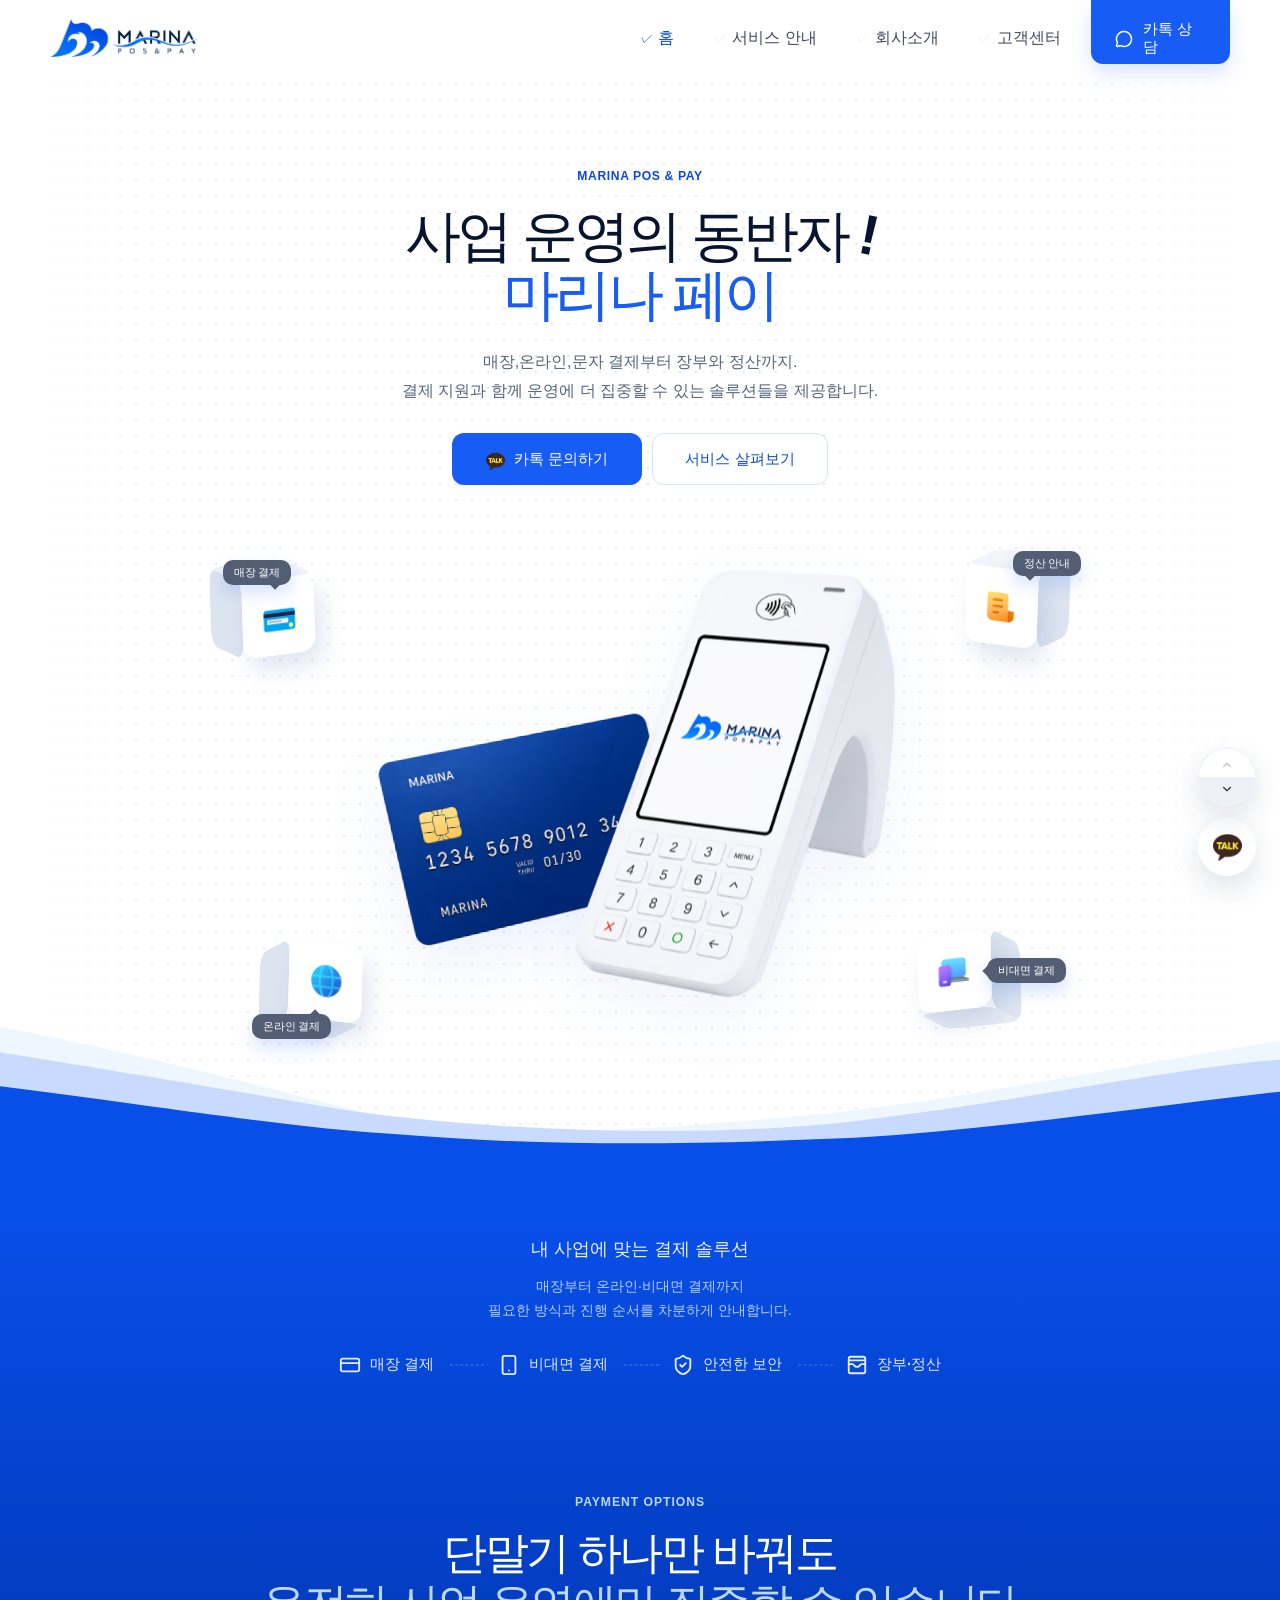
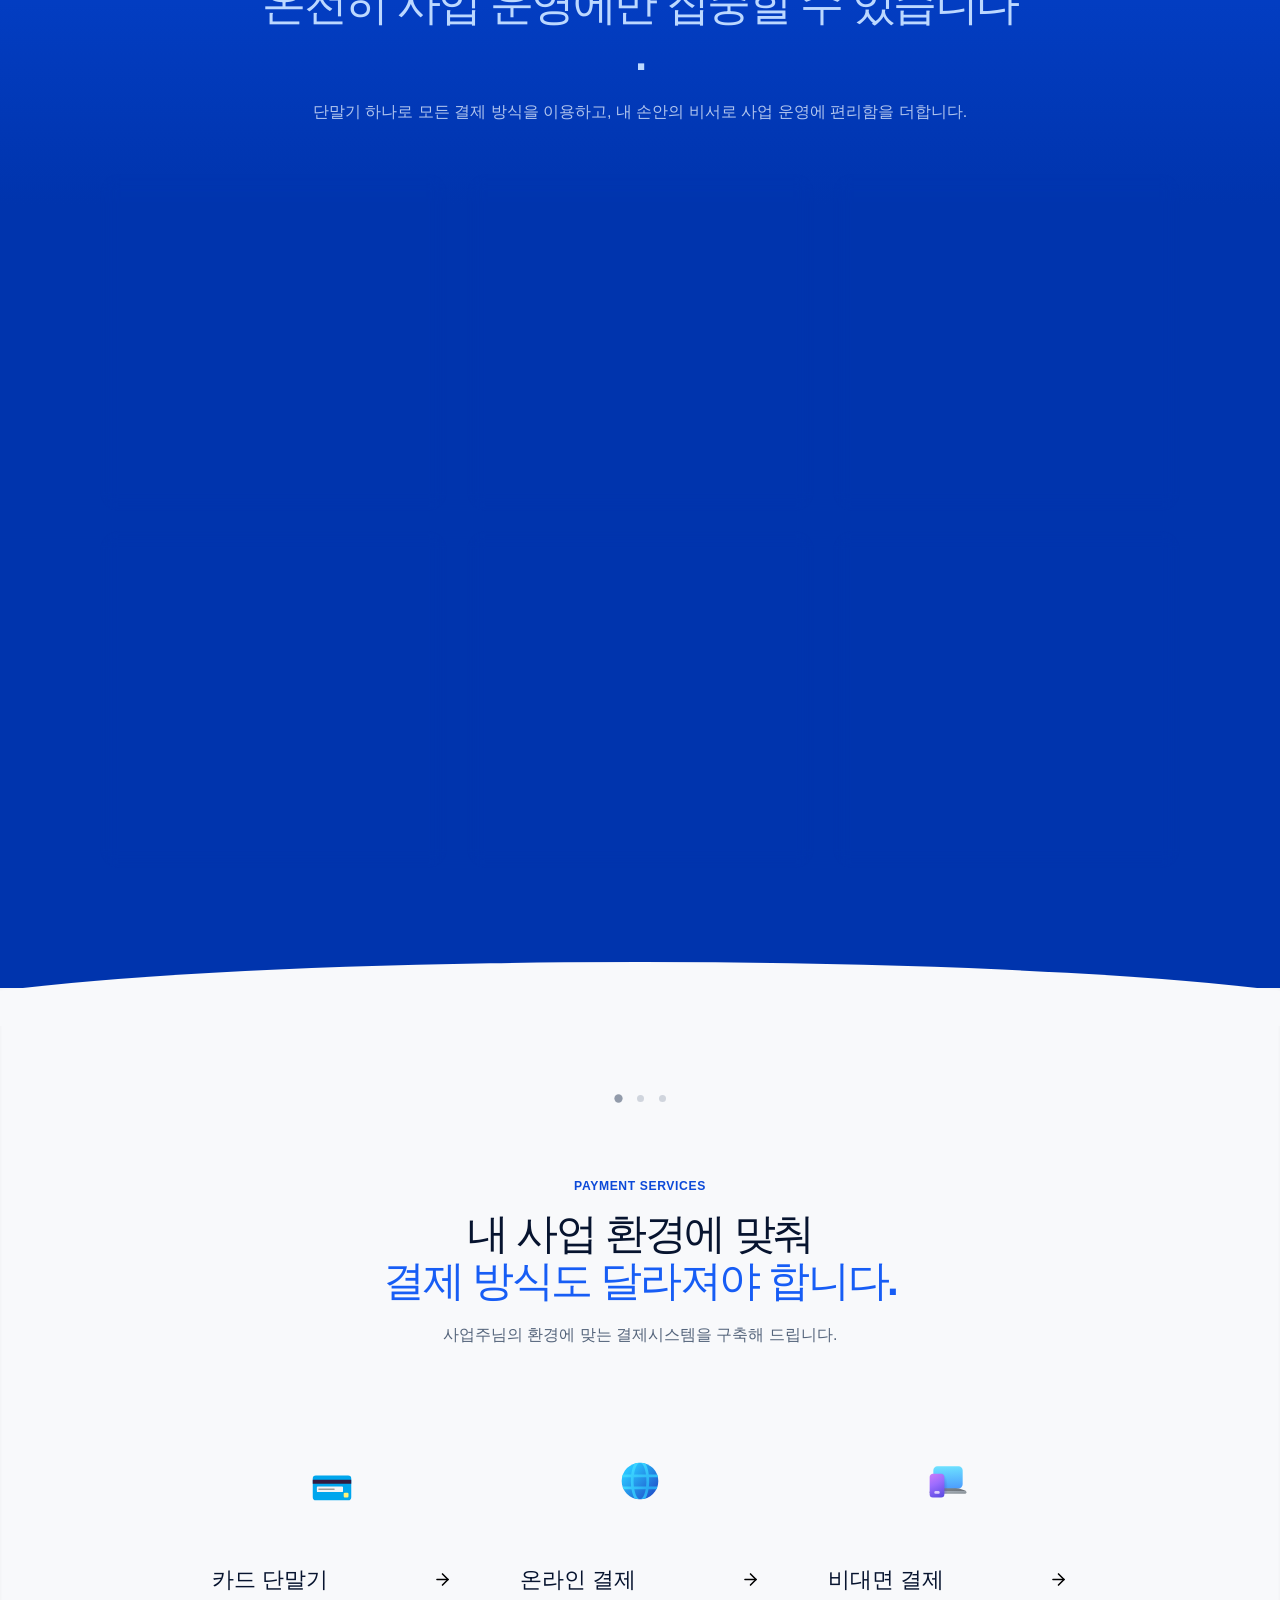
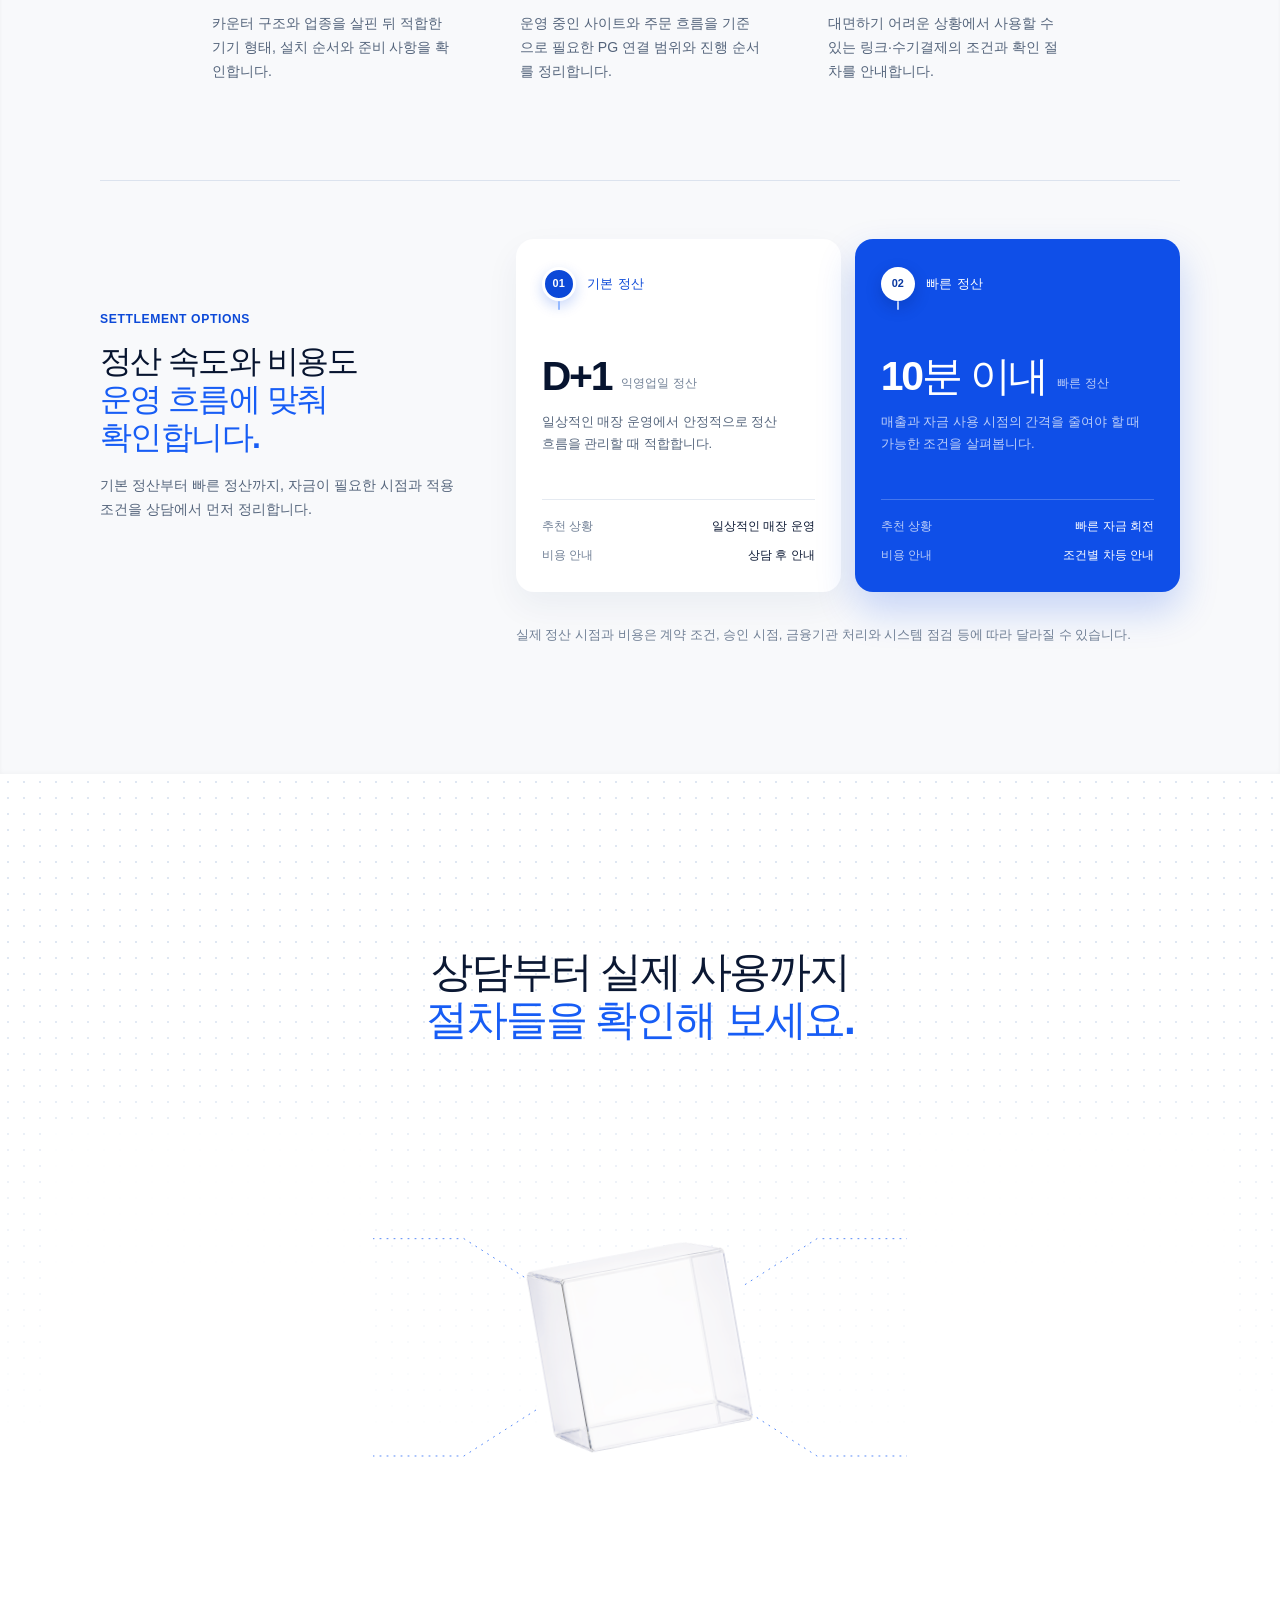
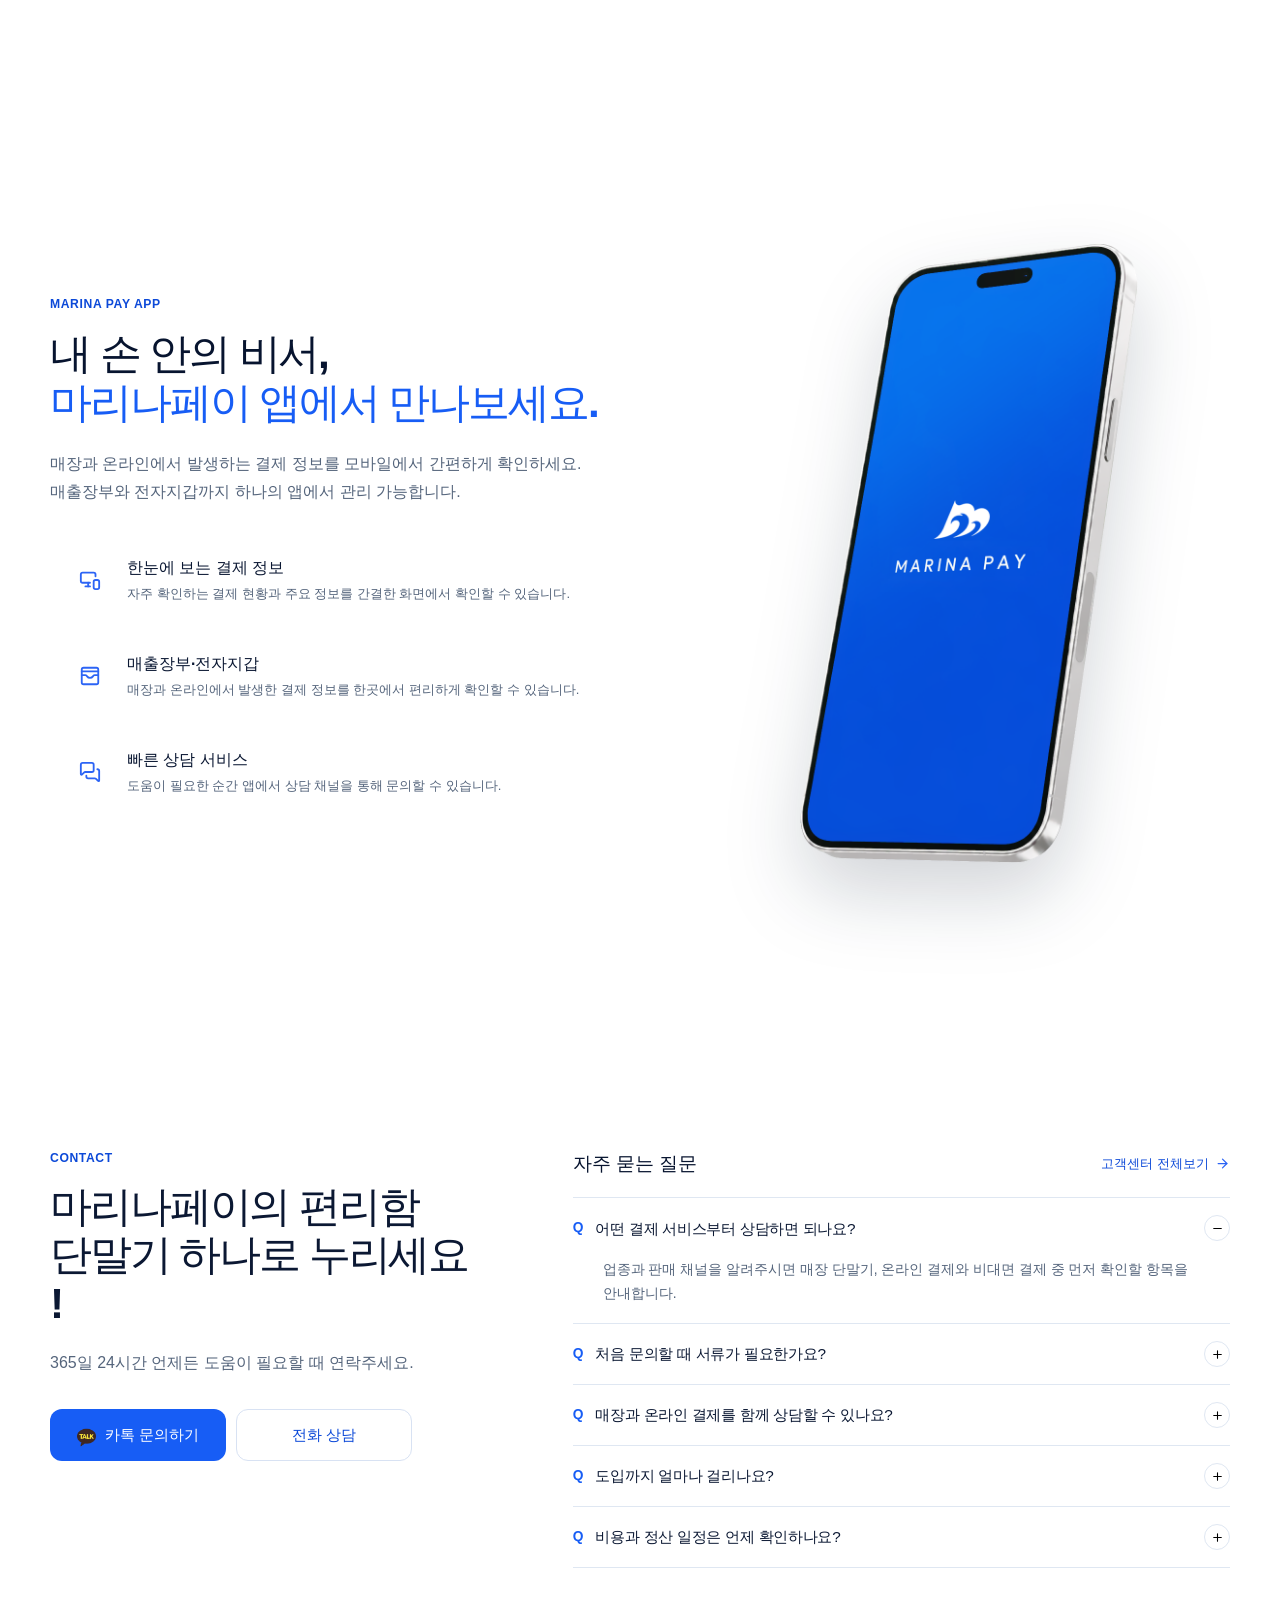
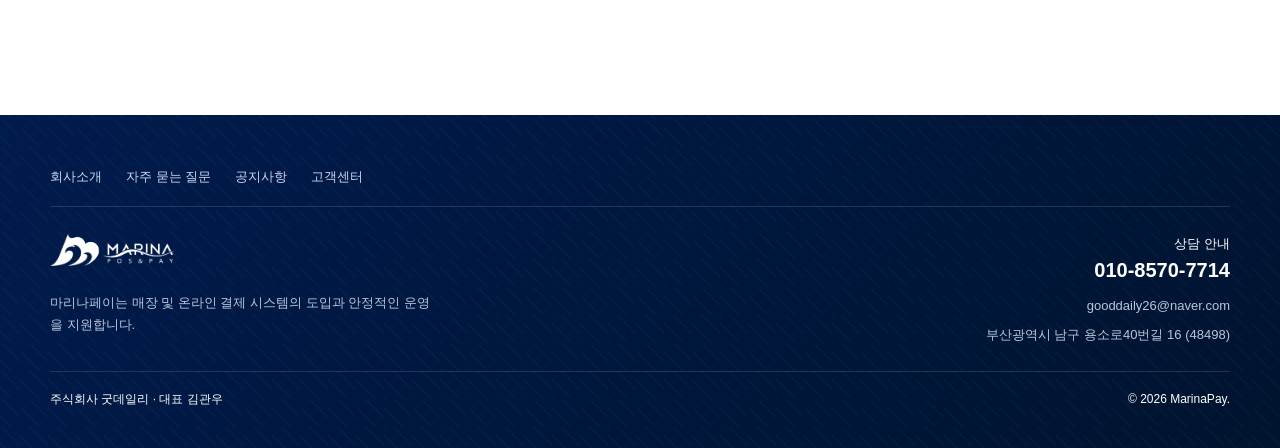
==== commit 3b2ed9e5: "도메인을 마리나페이.com 퓨니코드로 전환, SEO 메타 정리, 404/CNAME 추가 Co-Authored-By: Claude Fable 5 <noreply@anthropic.c" ====
--- a/templates/index.html
+++ b/templates/index.html
@@ -7,7 +7,7 @@
   <meta name="description" content="매장 단말기부터 온라인·비대면 결제까지, 마리나페이가 사업 형태에 필요한 솔루션을 함께 살펴드립니다.">
   <meta name="robots" content="index, follow, max-image-preview:large">
   <meta name="theme-color" content="#175df5">
-  <link rel="canonical" href="https://www.marinapay.co.kr/">
+  <link rel="canonical" href="https://www.xn--910b45oncq08d8jo.com/">
   <link rel="icon" href="/static/images/brand/favicon.ico" sizes="any">
   <link rel="alternate icon" href="/static/images/brand/favicon.ico" sizes="any">
   <link rel="manifest" href="/site.webmanifest">
@@ -16,13 +16,13 @@
   <meta property="og:site_name" content="마리나페이">
   <meta property="og:title" content="마리나페이 | 매장·온라인 카드 단말기부터 사업운영 솔루션까지">
   <meta property="og:description" content="매장 단말기부터 온라인·비대면 결제까지, 사업에 필요한 결제 환경을 준비하세요.">
-  <meta property="og:url" content="https://www.marinapay.co.kr/">
-  <meta property="og:image" content="https://www.marinapay.co.kr/static/images/common/og-marinapay.png">
+  <meta property="og:url" content="https://www.xn--910b45oncq08d8jo.com/">
+  <meta property="og:image" content="https://www.xn--910b45oncq08d8jo.com/static/images/common/og-marinapay.png">
   <meta property="og:image:alt" content="마리나페이 결제 서비스 안내">
   <meta name="twitter:card" content="summary_large_image">
   <meta name="twitter:title" content="마리나페이 | 매장·온라인 카드 단말기부터 사업운영 솔루션까지">
   <meta name="twitter:description" content="매장 단말기부터 온라인·비대면 결제까지, 사업에 필요한 결제 환경을 준비하세요.">
-  <meta name="twitter:image" content="https://www.marinapay.co.kr/static/images/common/og-marinapay.png">
+  <meta name="twitter:image" content="https://www.xn--910b45oncq08d8jo.com/static/images/common/og-marinapay.png">
   <link rel="stylesheet" href="/static/css/fonts.css">
   <link rel="stylesheet" href="/static/css/style.css">
   <link rel="stylesheet" href="/static/css/animations.css">
@@ -32,7 +32,7 @@
     "@type": "Organization",
     "name": "주식회사 굿데일리",
     "alternateName": "MarinaPay",
-    "url": "https://www.marinapay.co.kr/",
+    "url": "https://www.xn--910b45oncq08d8jo.com/",
     "email": "gooddaily26@naver.com",
     "telephone": "010-8570-7714",
     "address": {
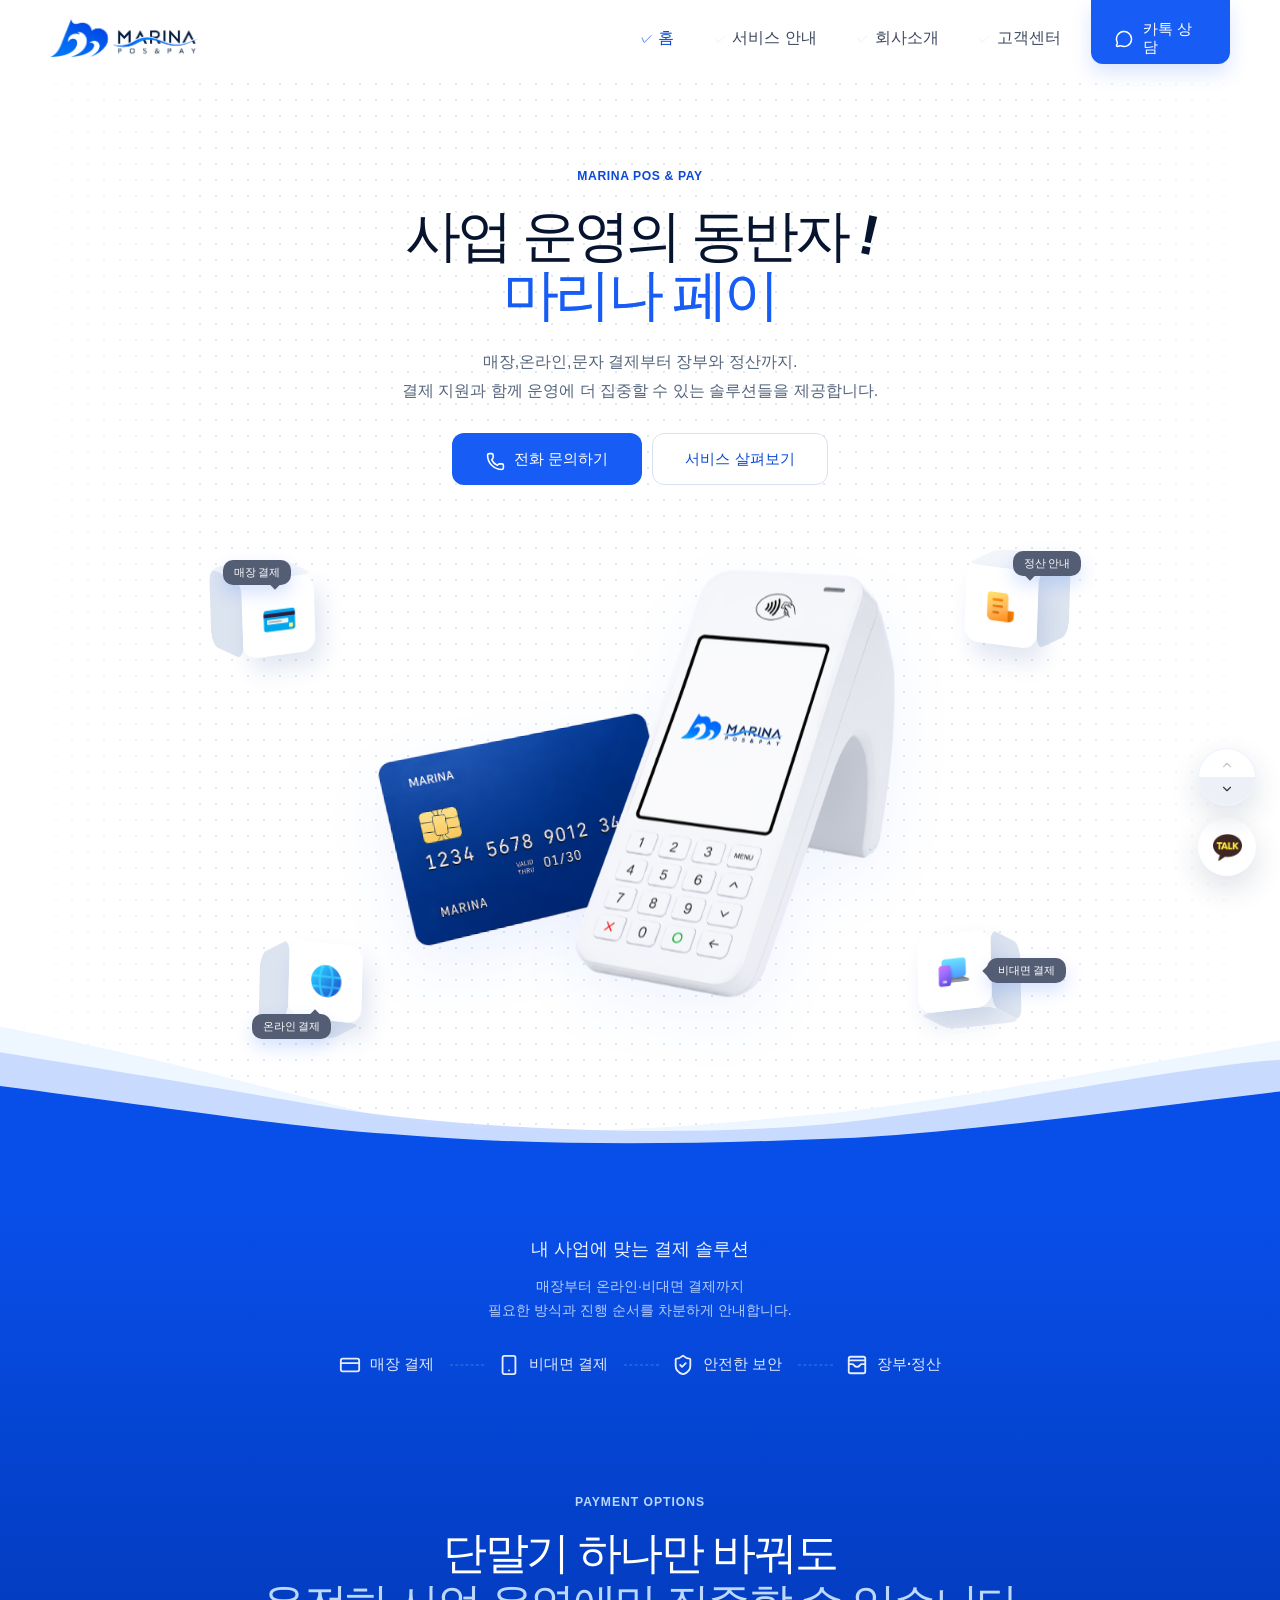
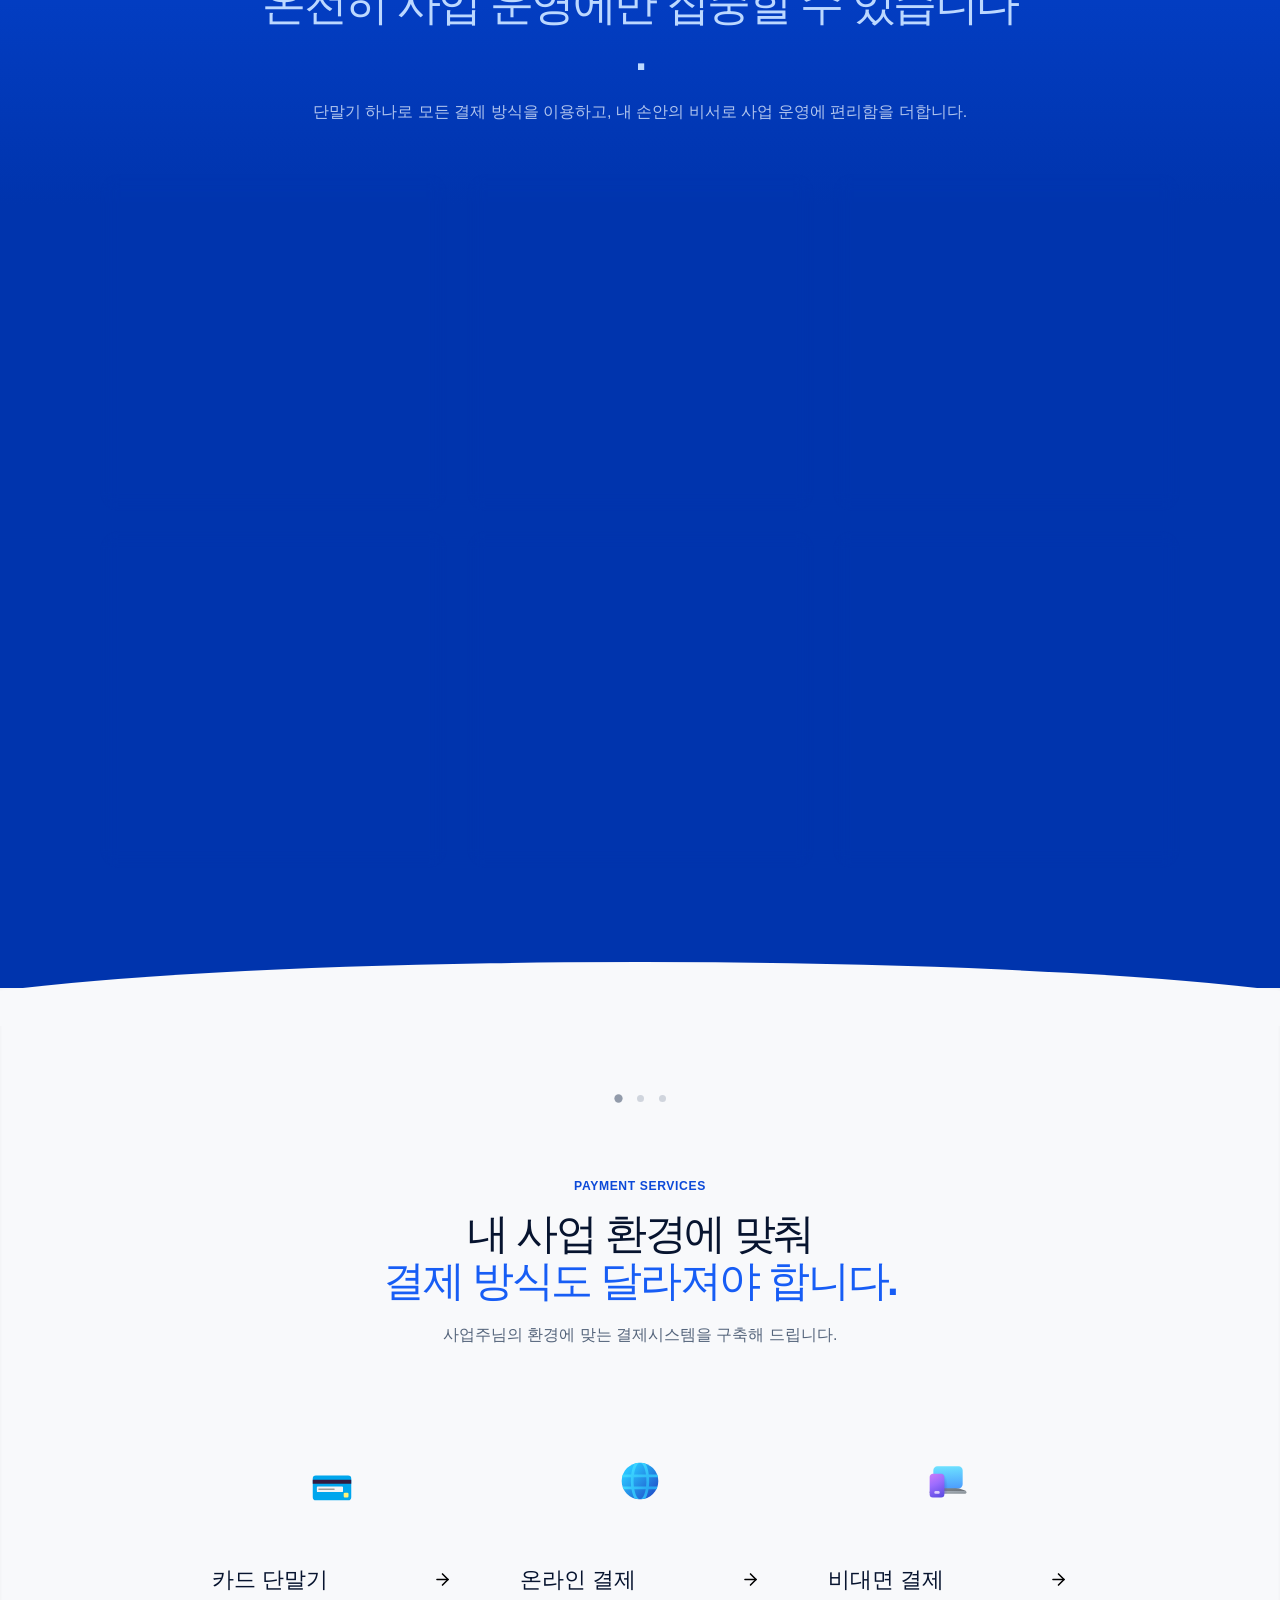
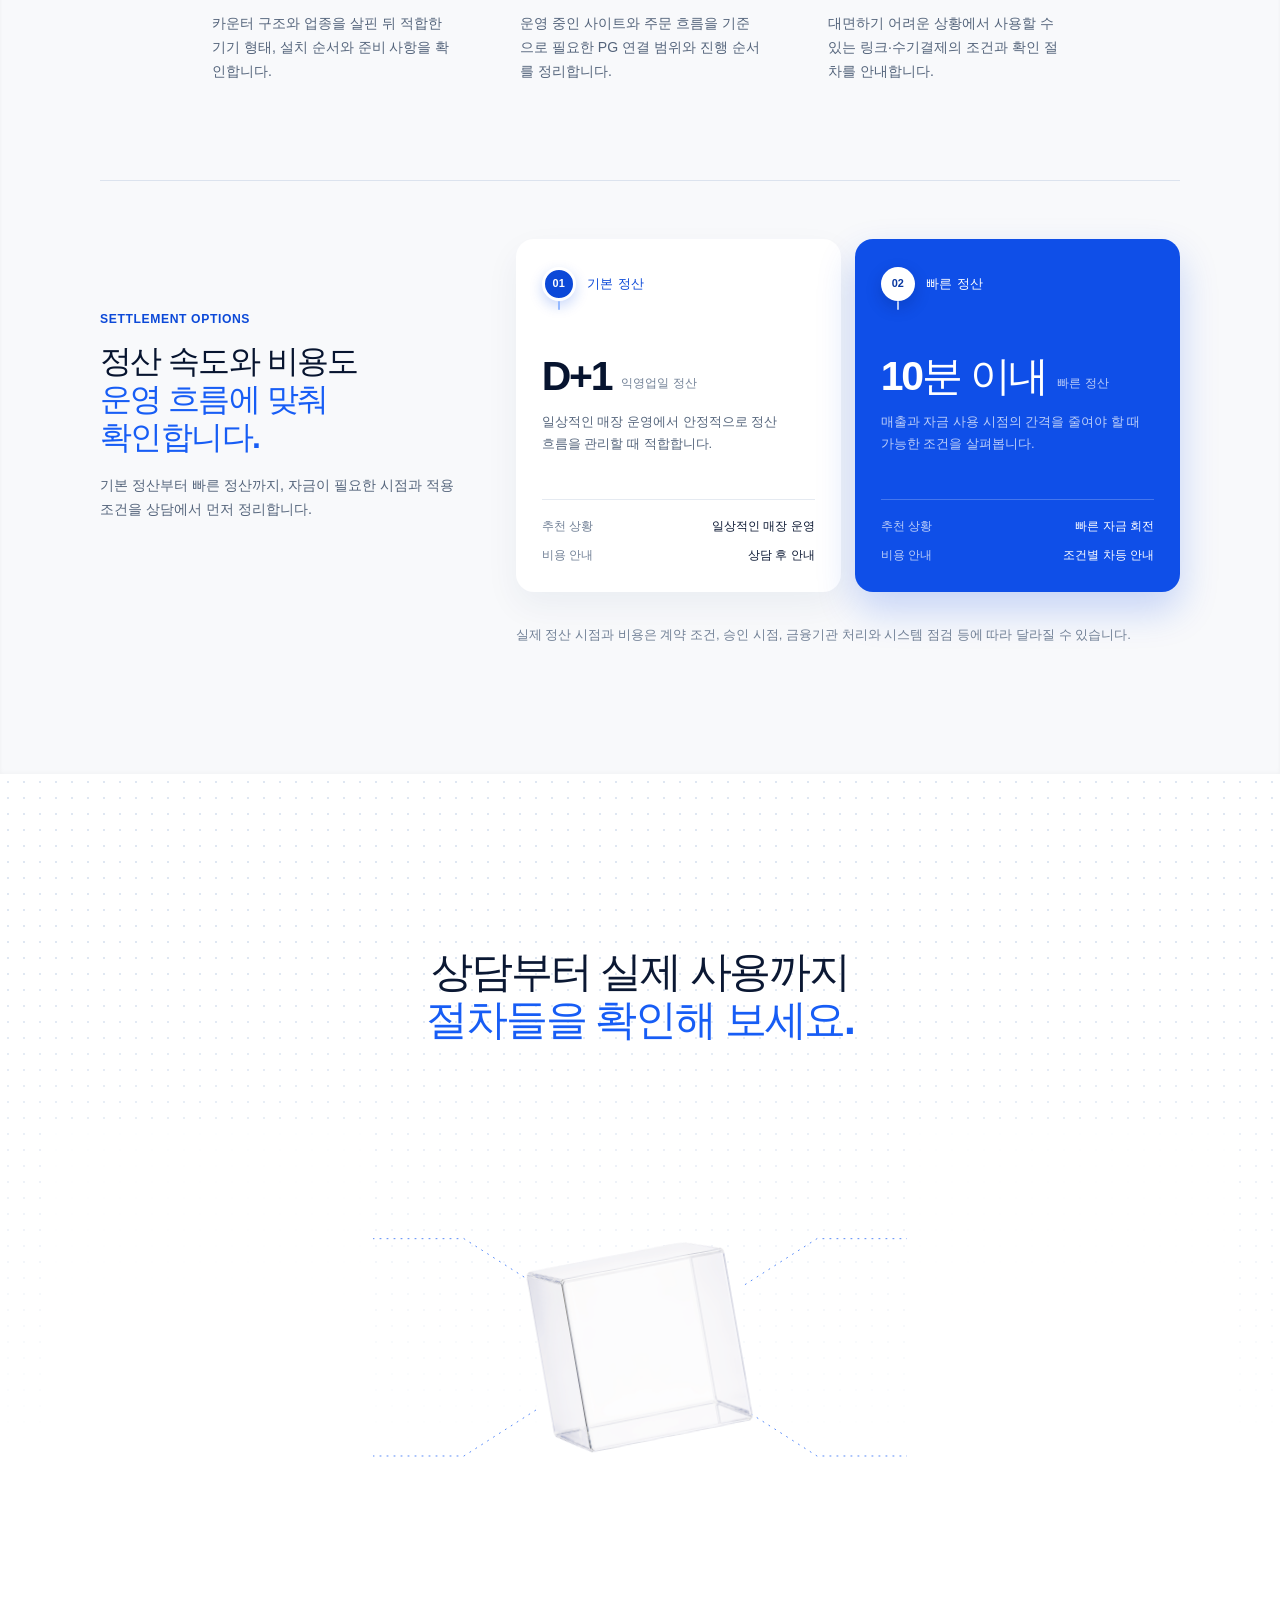
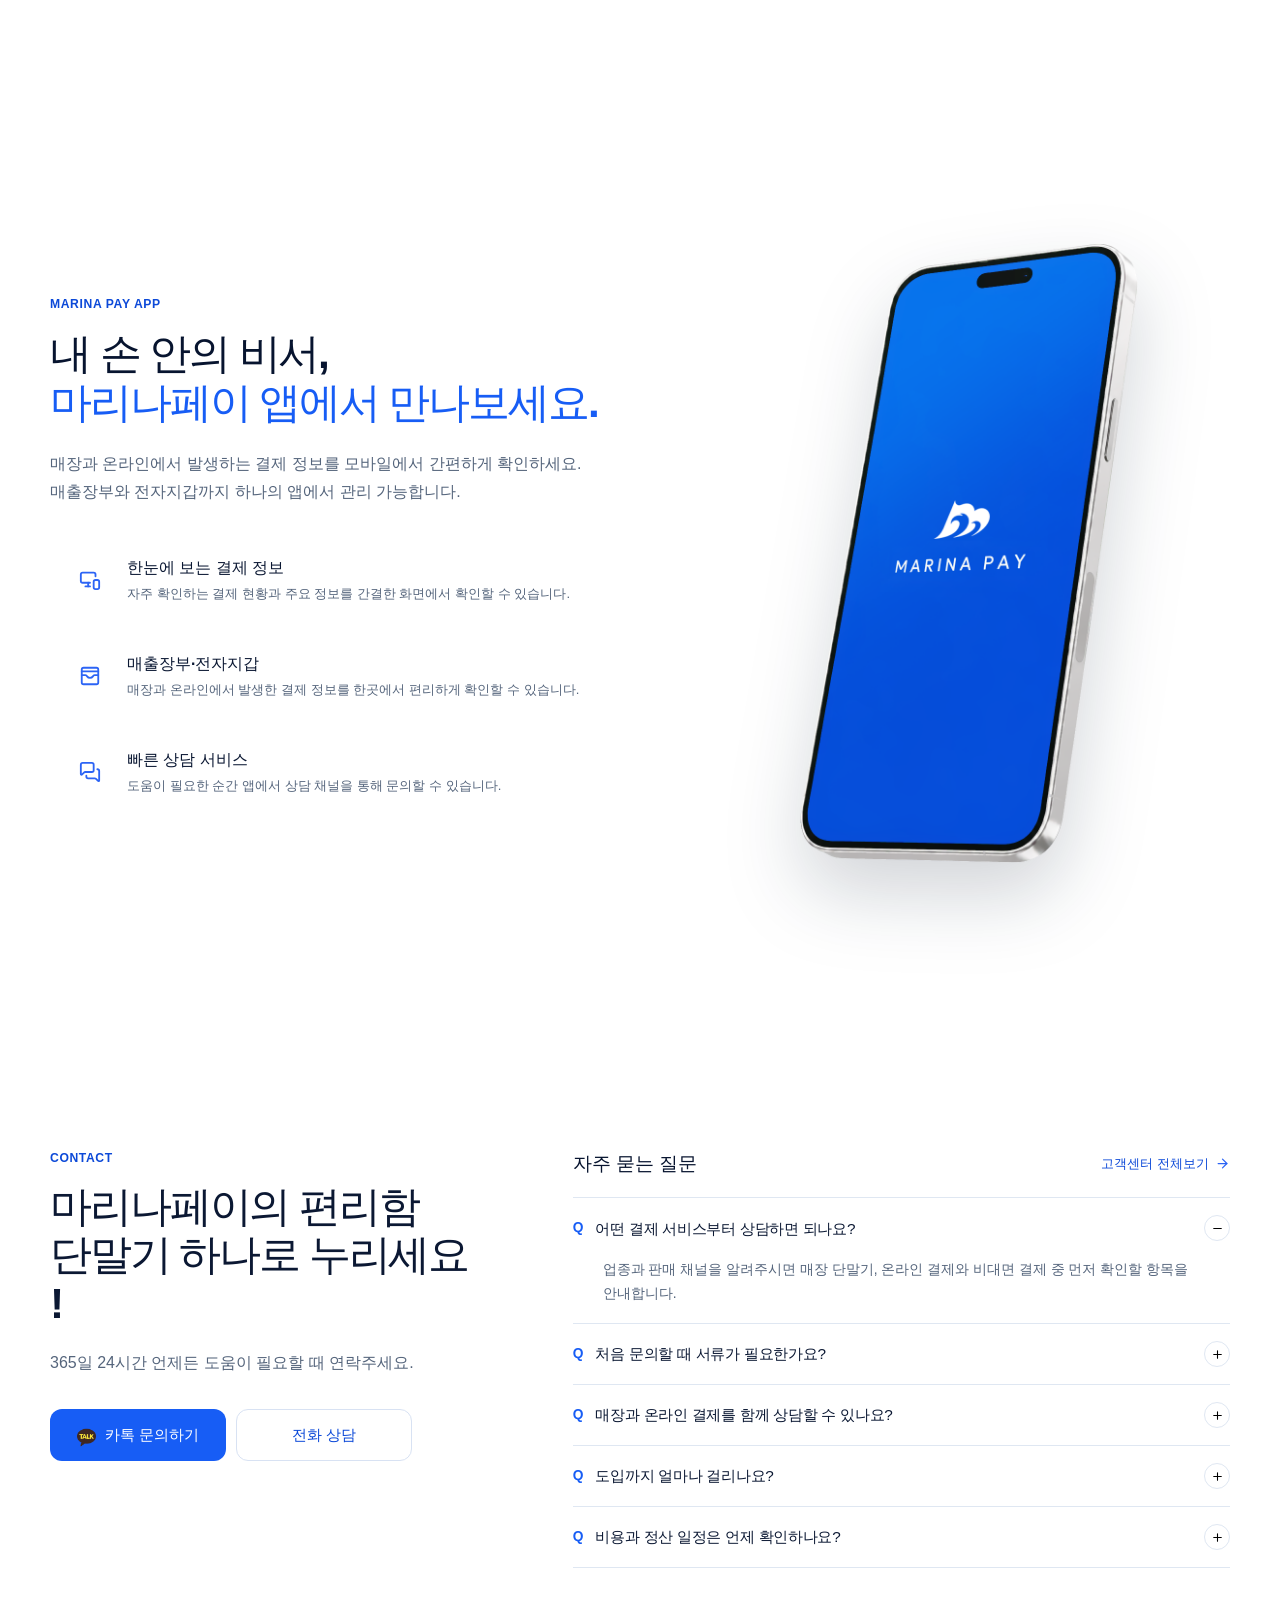
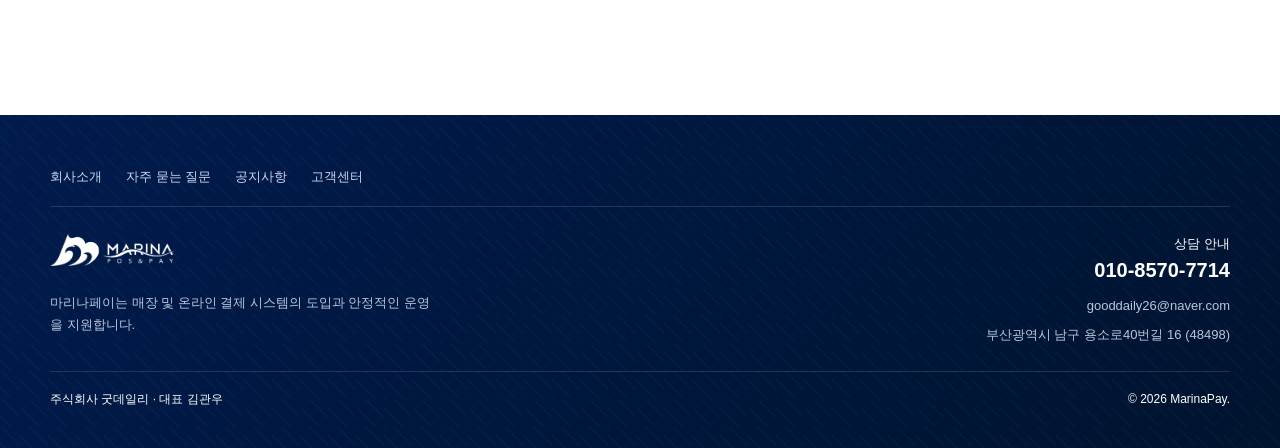
==== commit 2cbc68bb: "메인 히어로 버튼을 카톡 문의에서 전화 문의로 변경 Co-Authored-By: Claude Fable 5 <noreply@anthropic.com>" ====
--- a/templates/index.html
+++ b/templates/index.html
@@ -76,7 +76,7 @@
           <h1 id="homeHeroTitle">사업 운영의 동반자 <span class="p-home__hero-exclamation">!</span><br><strong class="p-home__hero-liquid-text" data-text="마리나 페이">마리나 페이</strong></h1>
           <p>매장,온라인,문자 결제부터 장부와 정산까지.<br>결제 지원과 함께 운영에 더 집중할 수 있는 솔루션들을 제공합니다. </p>
           <div class="p-home__hero-actions">
-            <a class="c-button c-button--primary" href="https://open.kakao.com/o/s7h54Yyi" target="_blank" rel="noopener noreferrer"><img class="p-home__hero-kakao-icon" src="/static/images/common/kakaotalk.png" alt="">카톡 문의하기</a>
+            <a class="c-button c-button--primary" href="tel:010-8570-7714"><svg class="p-home__hero-kakao-icon" xmlns="http://www.w3.org/2000/svg" viewBox="0 0 24 24" fill="none" stroke="currentColor" stroke-width="2" stroke-linecap="round" stroke-linejoin="round" aria-hidden="true"><path d="M13.832 16.568a1 1 0 0 0 1.213-.303l.355-.465A2 2 0 0 1 17 15h3a2 2 0 0 1 2 2v3a2 2 0 0 1-2 2A18 18 0 0 1 2 4a2 2 0 0 1 2-2h3a2 2 0 0 1 2 2v3a2 2 0 0 1-.8 1.6l-.468.351a1 1 0 0 0-.292 1.233 14 14 0 0 0 6.392 6.384"/></svg>전화 문의하기</a>
             <a class="c-button c-button--secondary" href="#services">서비스 살펴보기</a>
           </div>
         </div>
